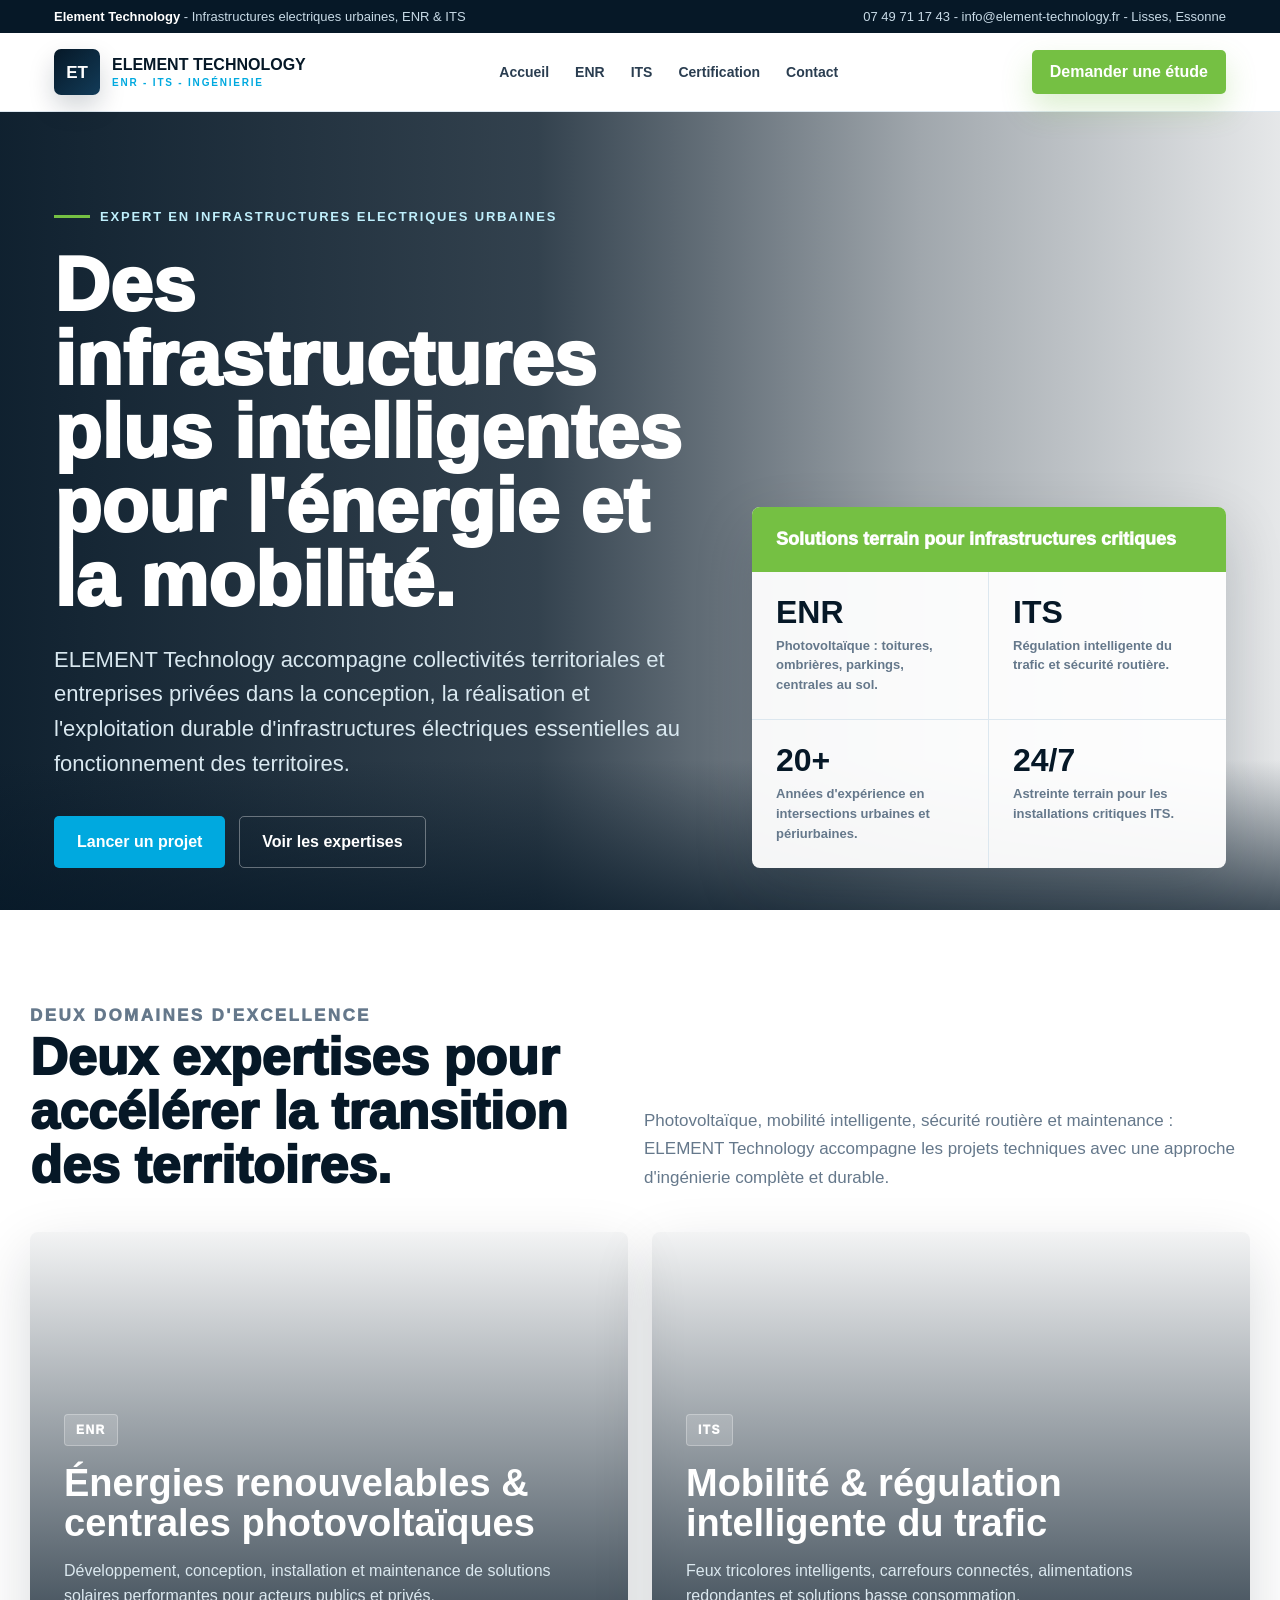
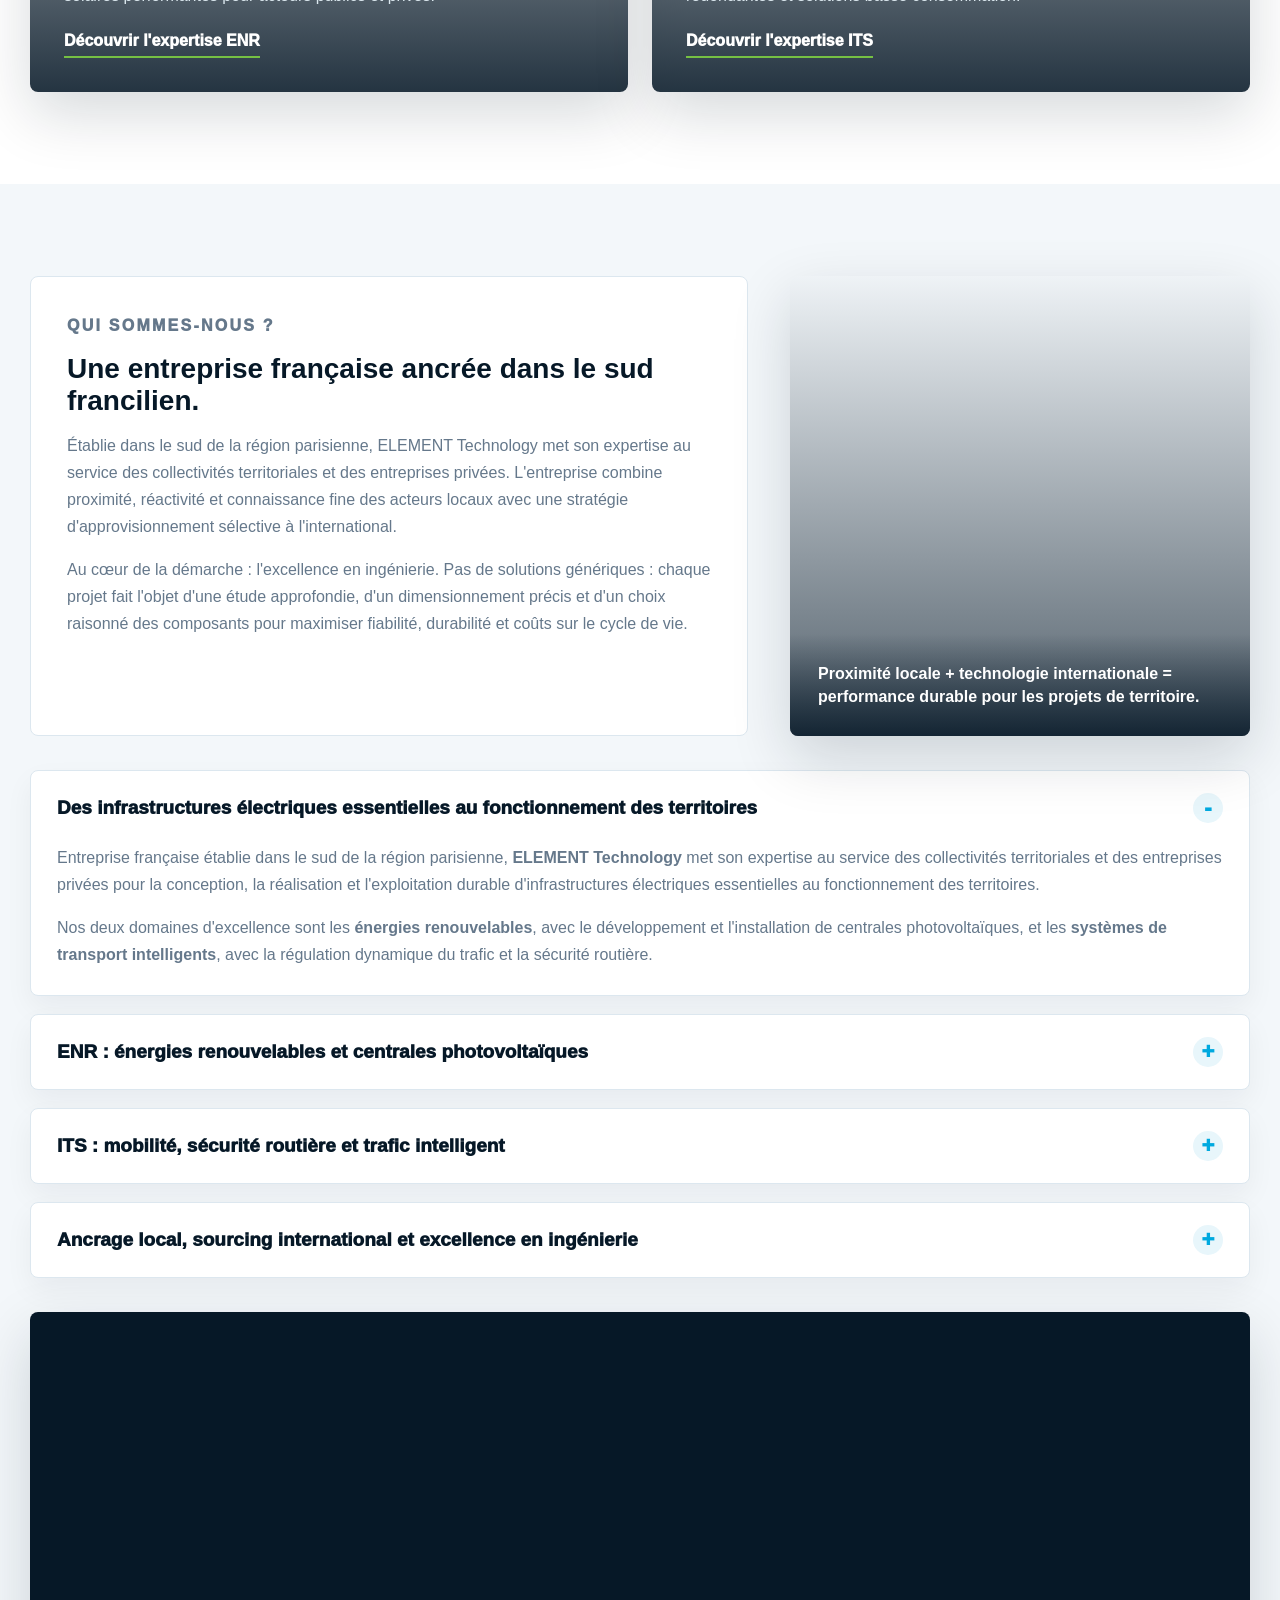
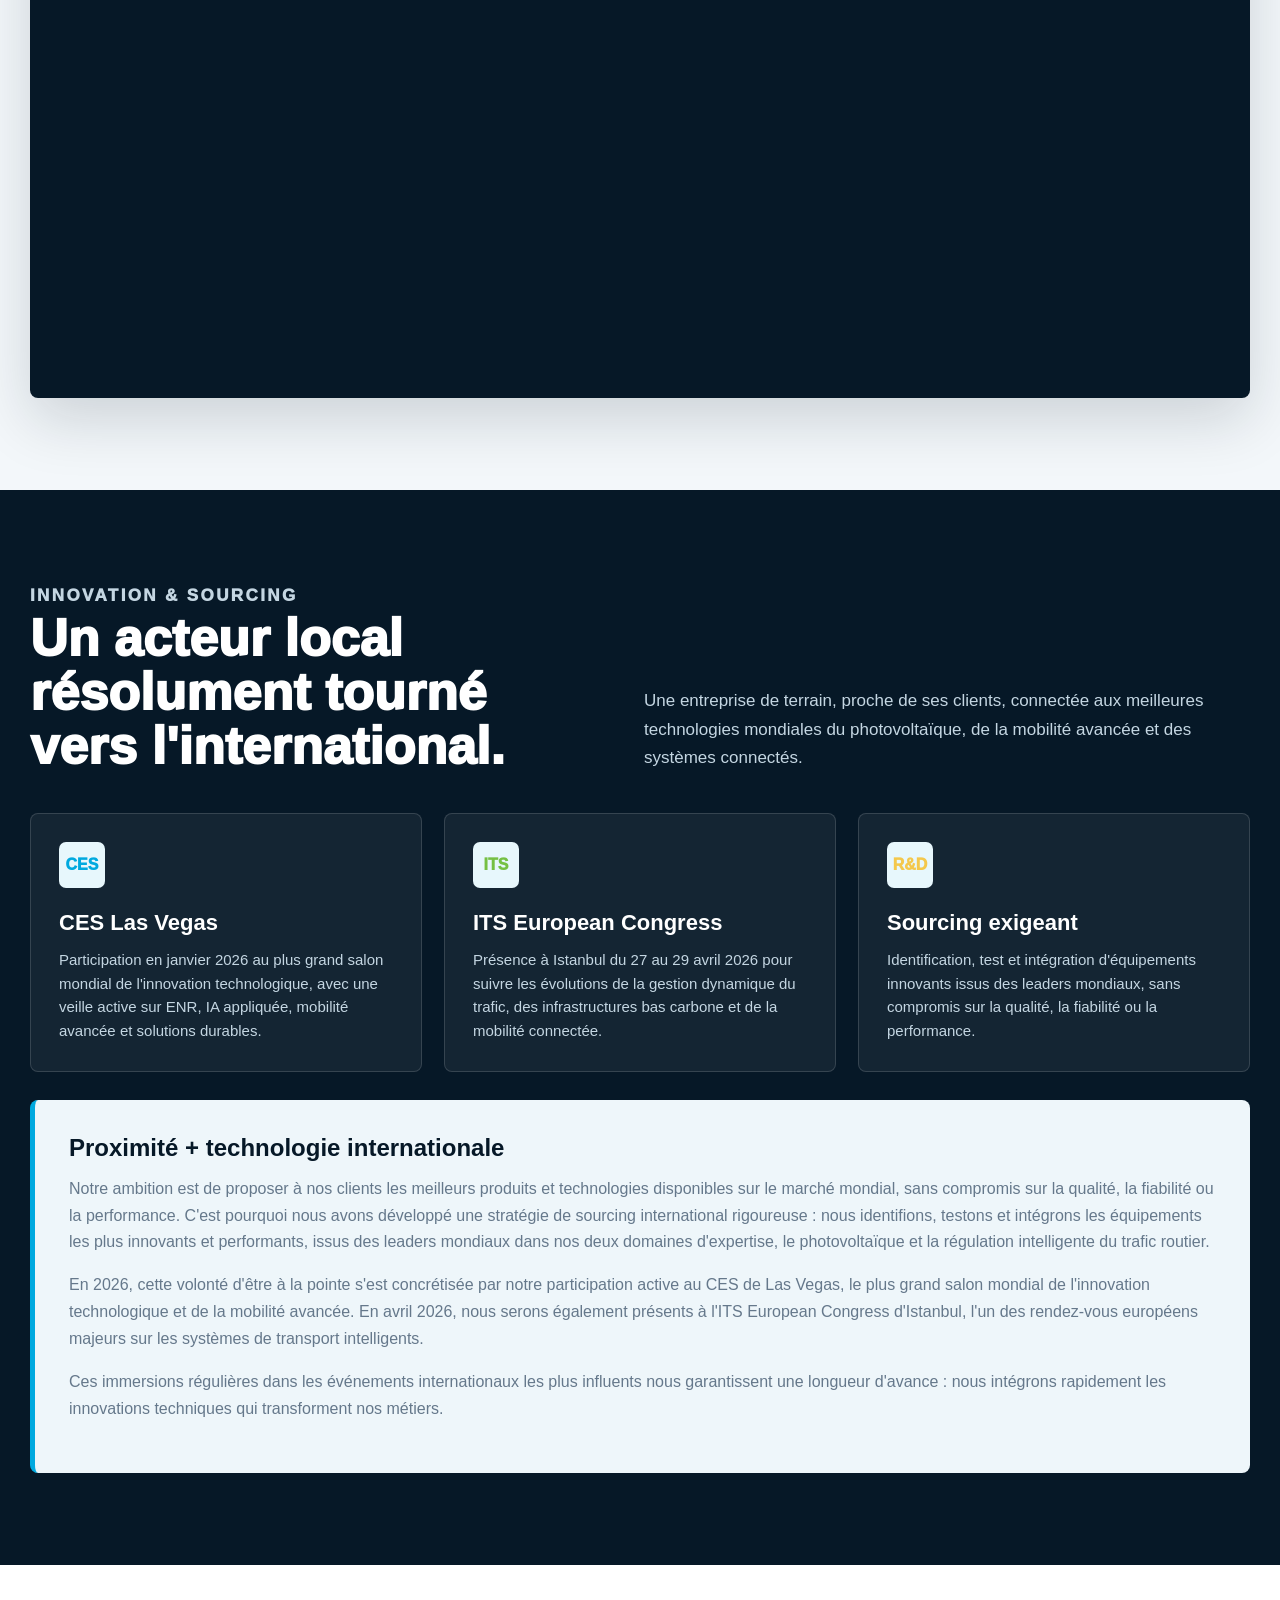
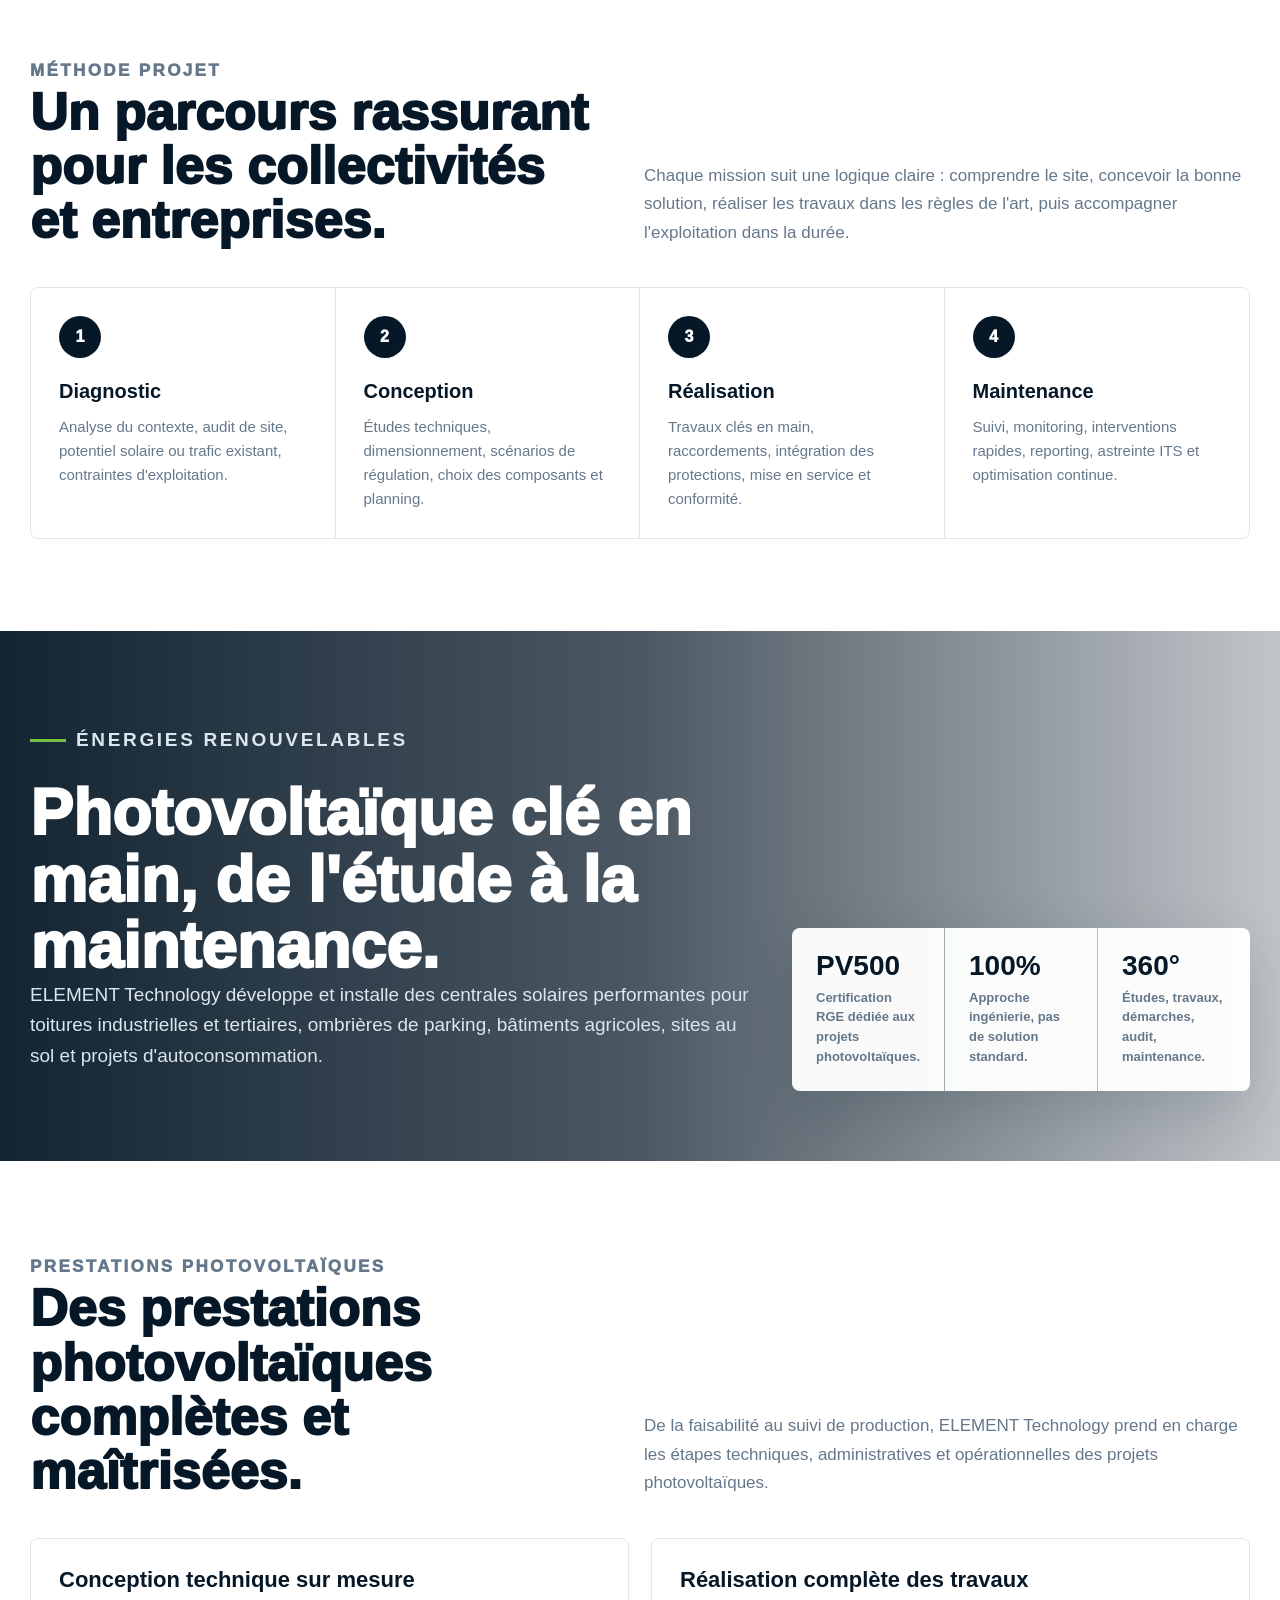
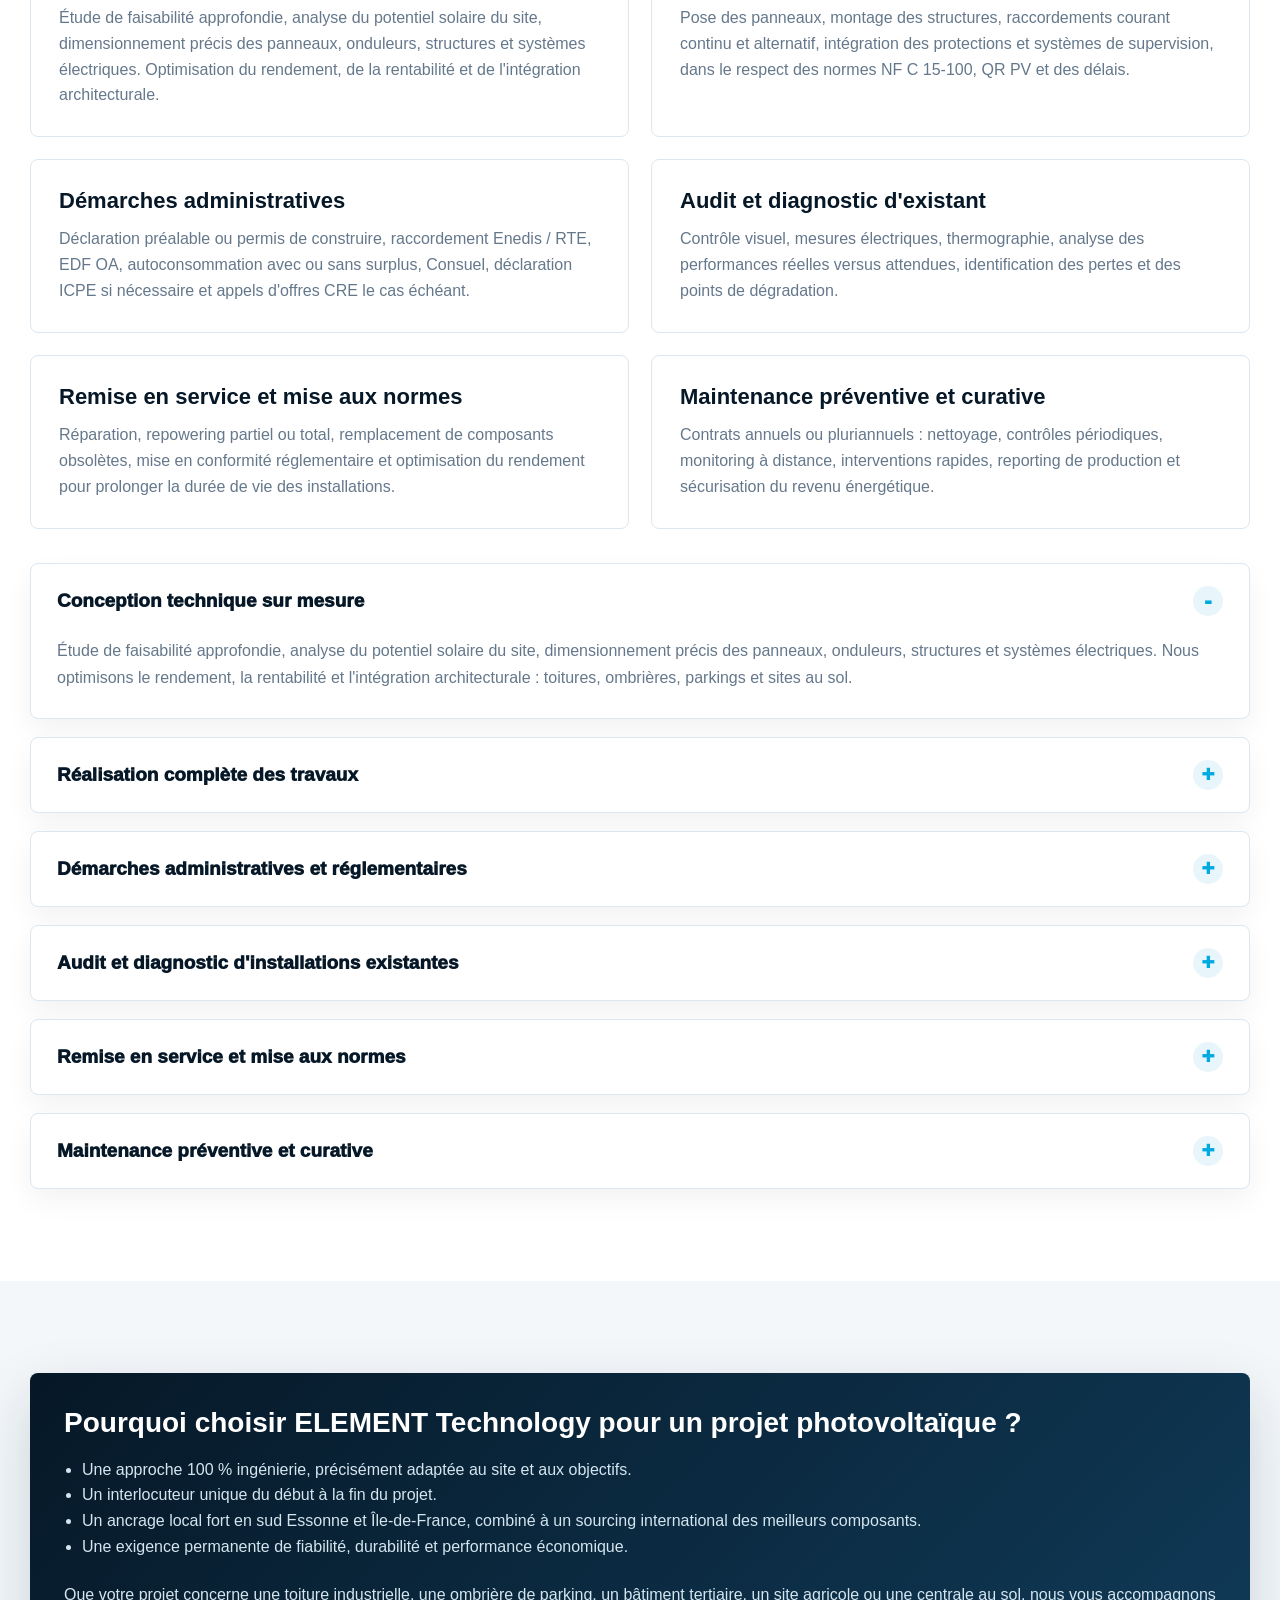
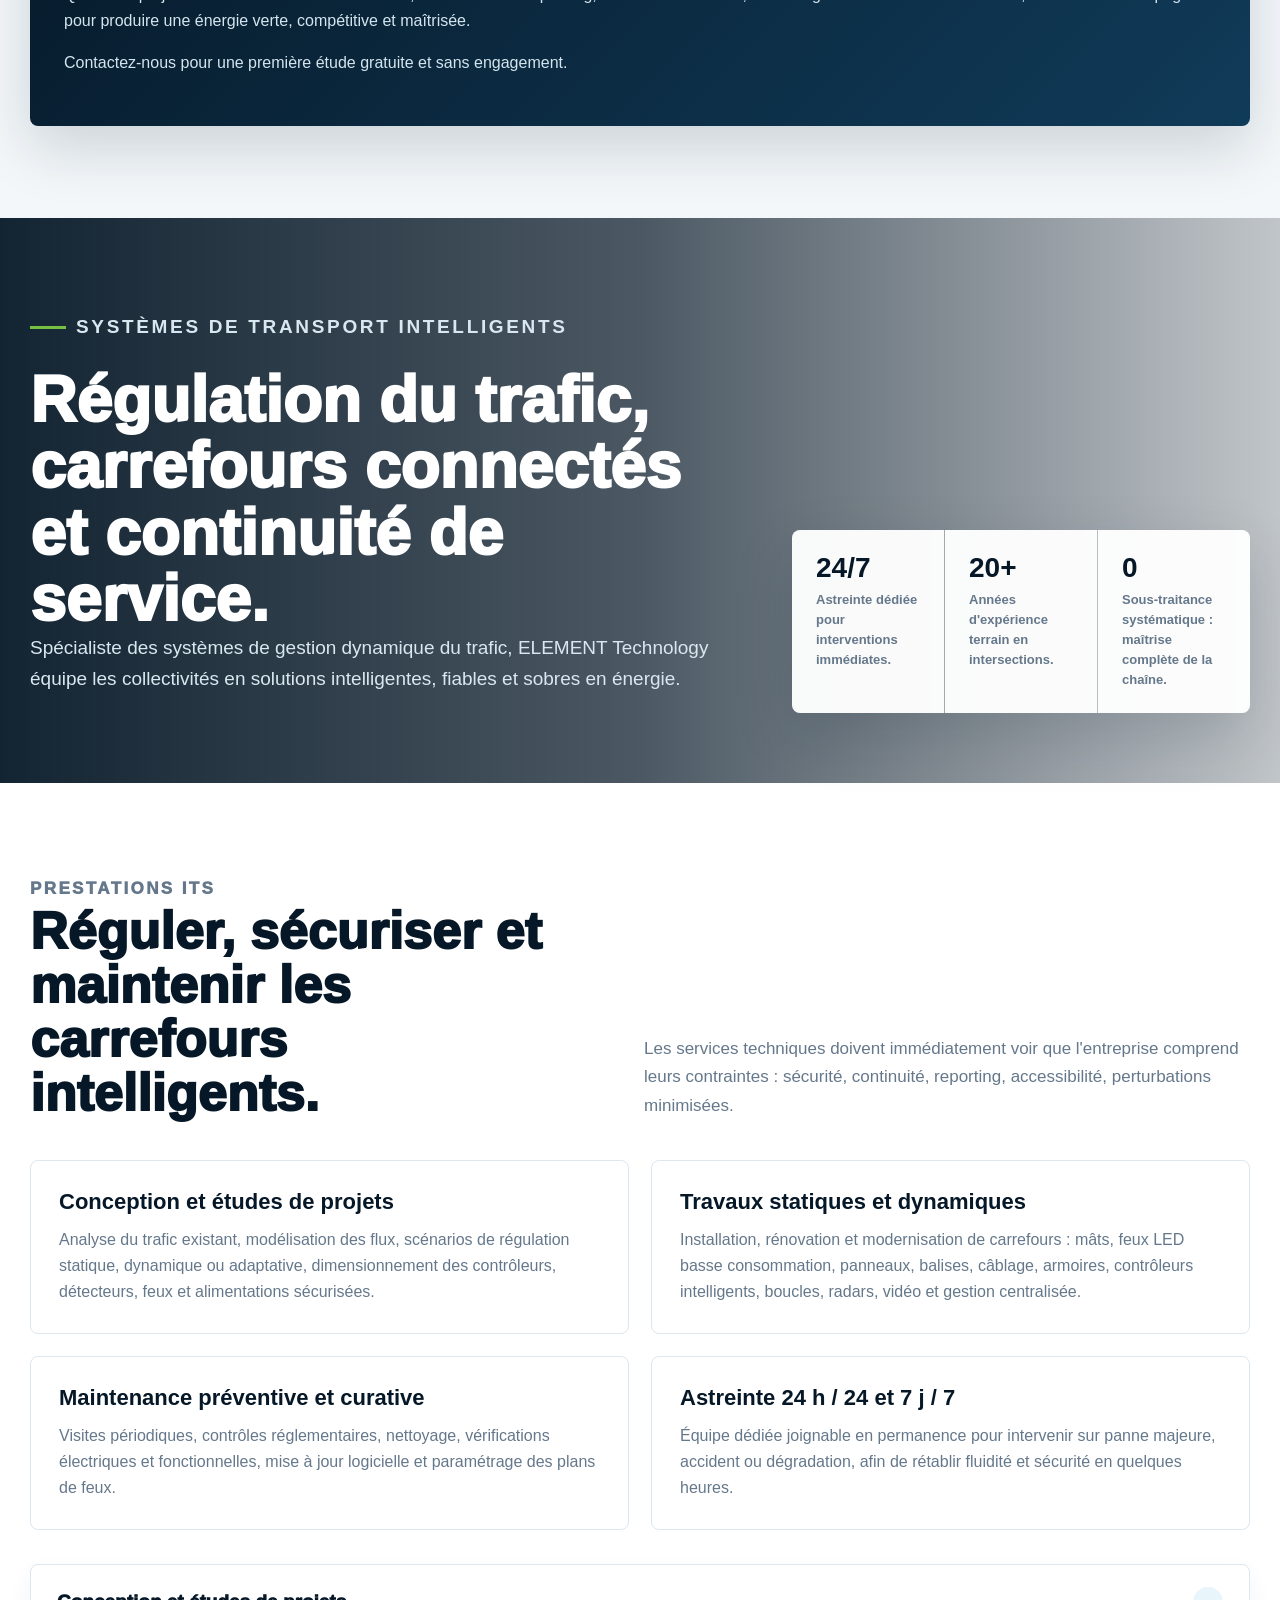
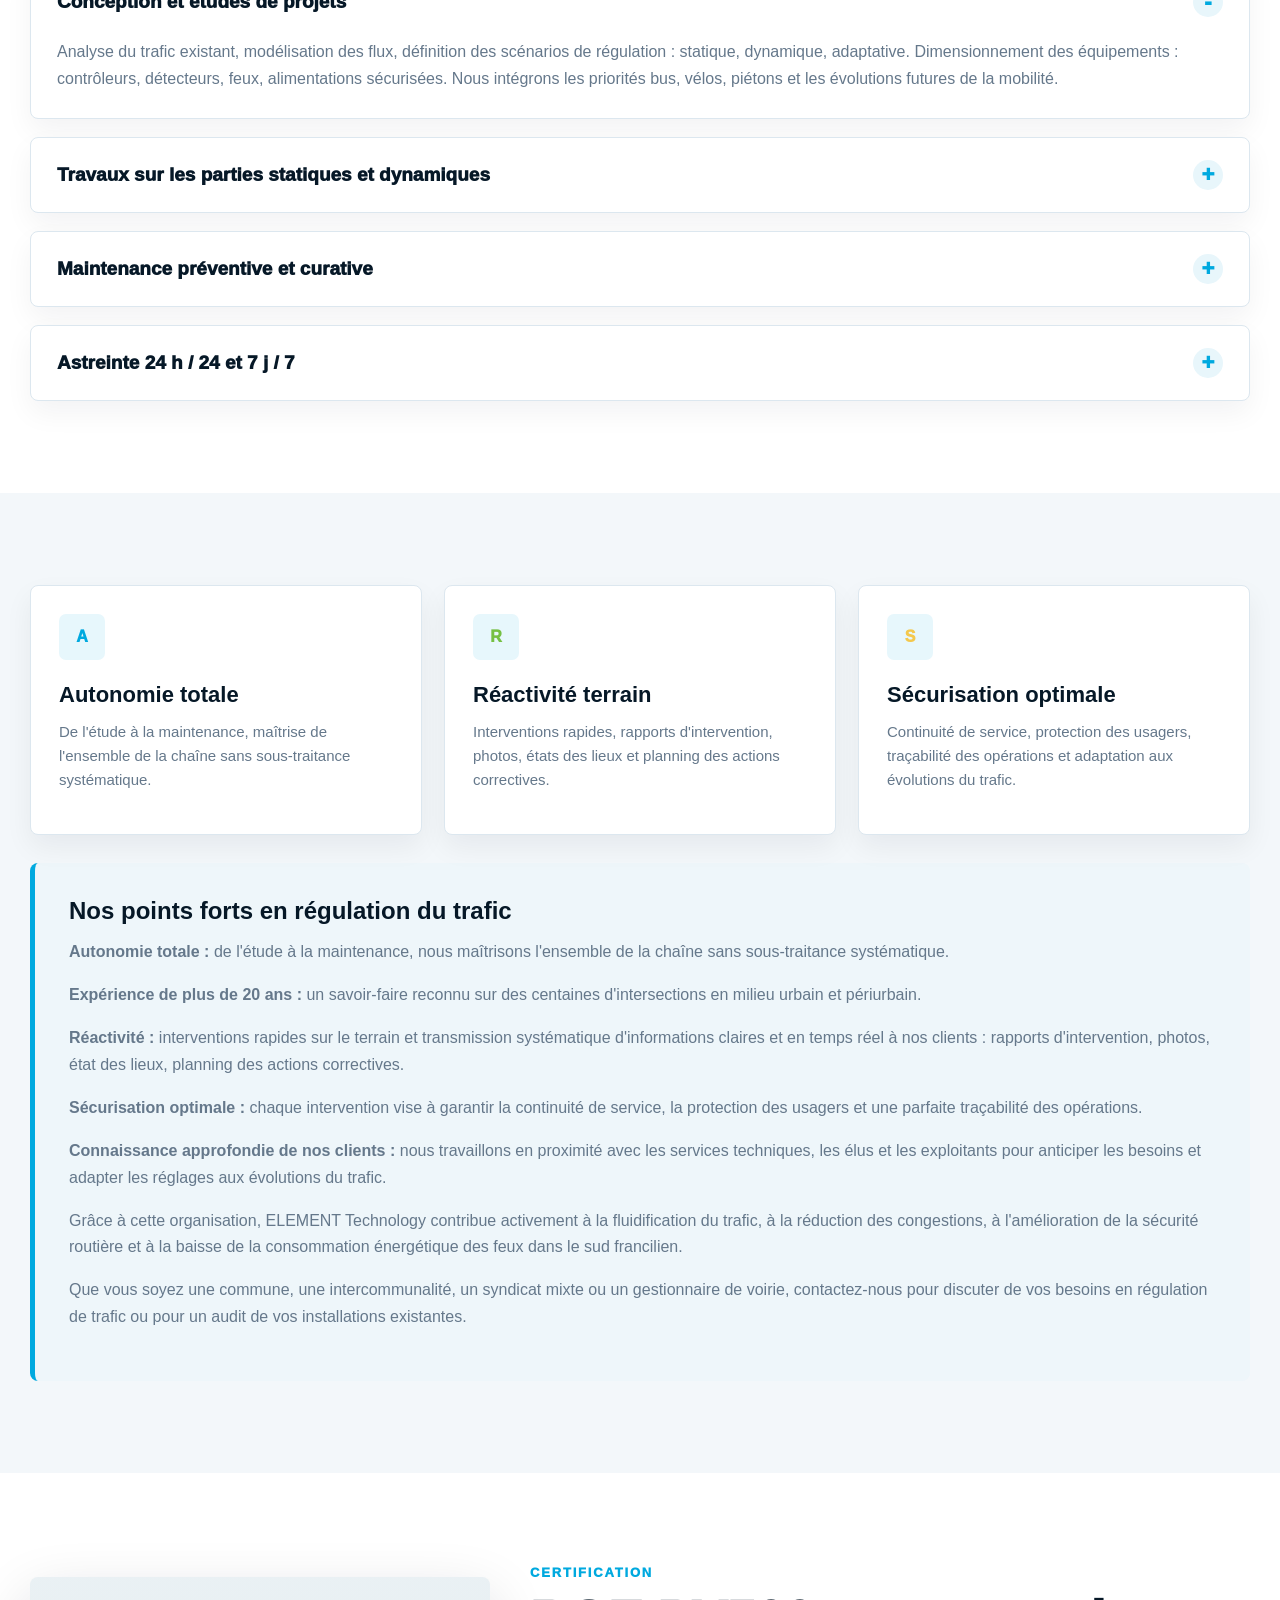
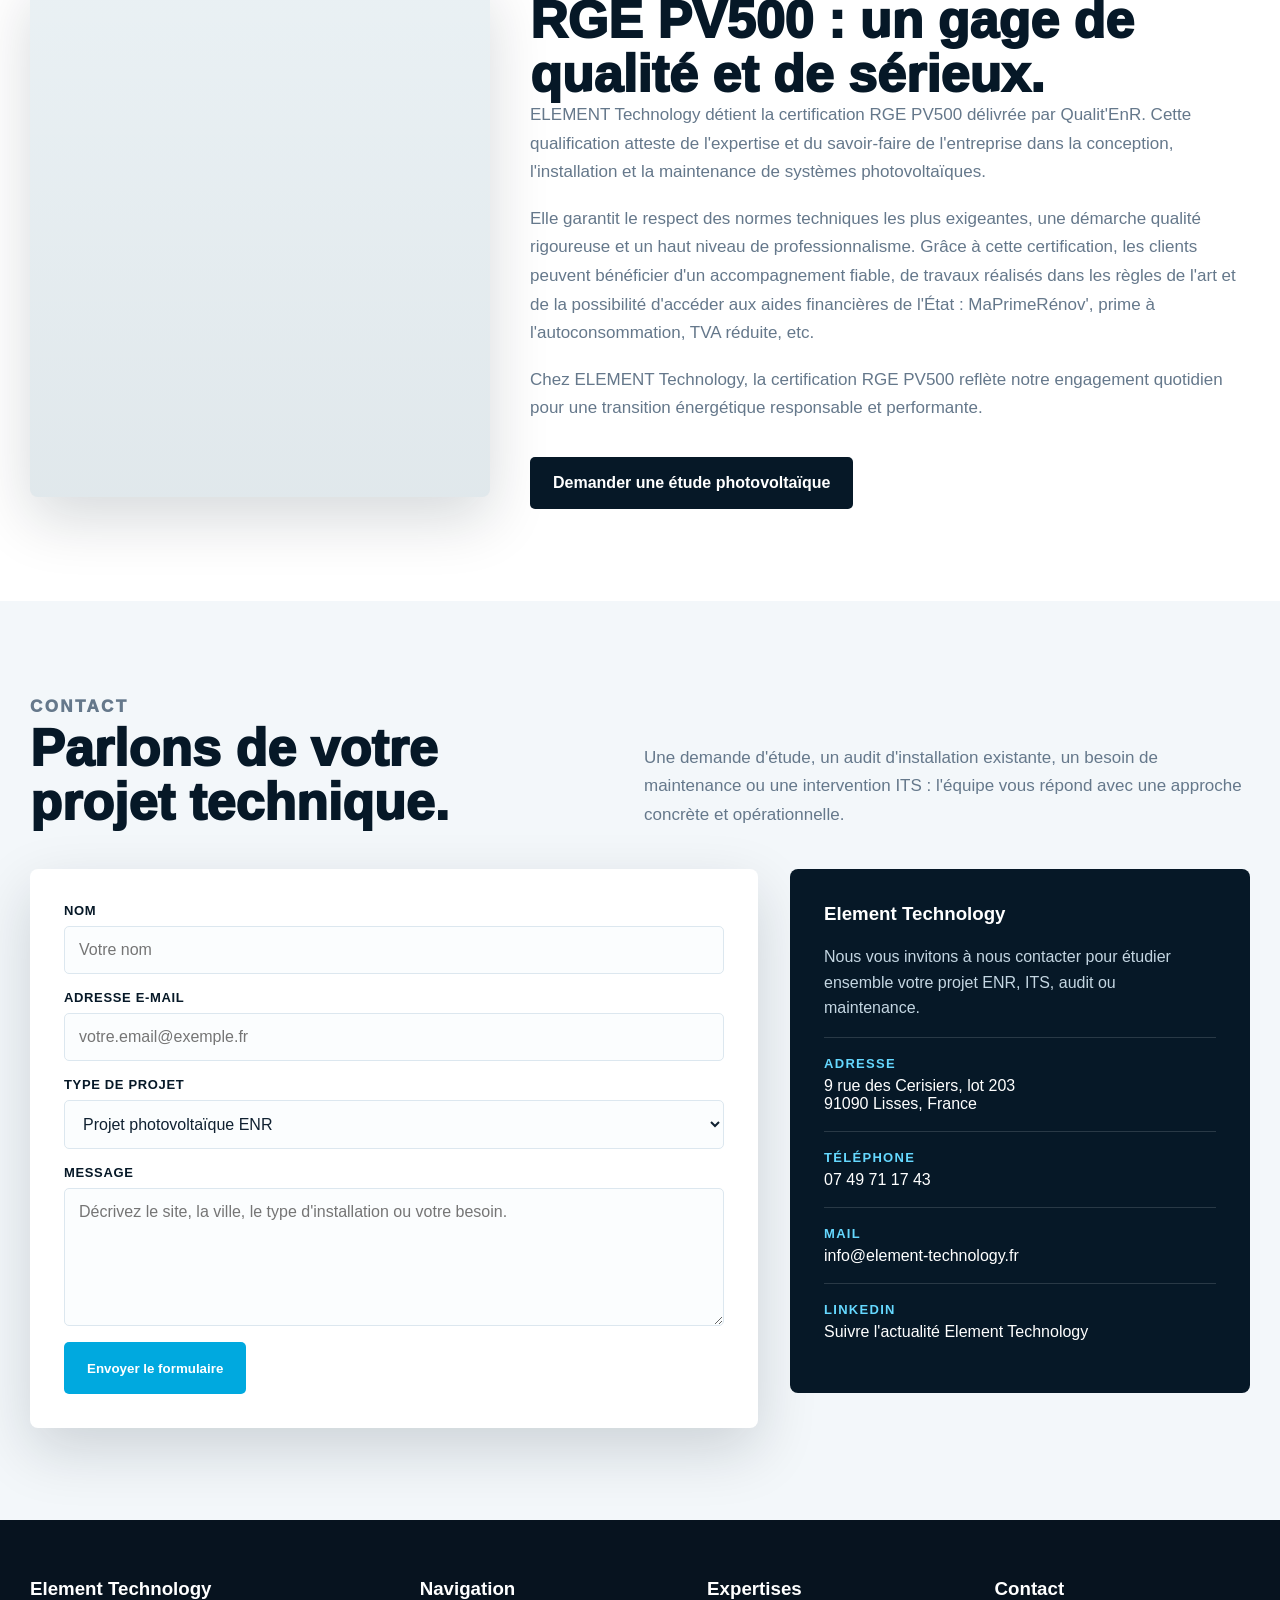
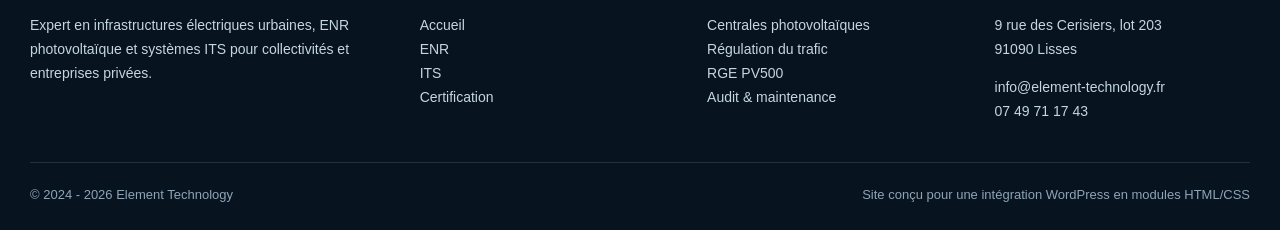
==== index.html @ 2fbf9928 "Add files via upload" ====
<!doctype html>
<html lang="fr">
<head>
  <meta charset="utf-8">
  <meta name="viewport" content="width=device-width, initial-scale=1">
  <title>Element Technology - Proposition site complet</title>
  <style>
    :root {
      --navy: #061827;
      --navy-2: #092336;
      --ink: #102131;
      --muted: #65788b;
      --line: #dce7ef;
      --soft: #f3f7fa;
      --white: #ffffff;
      --cyan: #00a9df;
      --cyan-2: #65d8ff;
      --green: #75c043;
      --yellow: #f4c84c;
      --danger: #f05a43;
      --radius: 8px;
      --shadow: 0 22px 60px rgba(6, 24, 39, .16);
    }

    * { box-sizing: border-box; }

    body {
      margin: 0;
      color: var(--ink);
      background: var(--white);
      font-family: Inter, Arial, Helvetica, sans-serif;
      letter-spacing: 0;
    }

    a { color: inherit; text-decoration: none; }
    img { max-width: 100%; display: block; }

    .topbar {
      background: var(--navy);
      color: #c8dae6;
      font-size: 13px;
    }

    .topbar-inner {
      max-width: 1220px;
      margin: 0 auto;
      padding: 9px 24px;
      display: flex;
      align-items: center;
      justify-content: space-between;
      gap: 18px;
    }

    .topbar strong { color: var(--white); }

    .header {
      position: sticky;
      top: 0;
      z-index: 30;
      background: rgba(255,255,255,.95);
      border-bottom: 1px solid rgba(220,231,239,.92);
      backdrop-filter: blur(18px);
    }

    .nav {
      max-width: 1220px;
      height: 78px;
      margin: 0 auto;
      padding: 0 24px;
      display: flex;
      align-items: center;
      justify-content: space-between;
      gap: 24px;
    }

    .brand {
      display: flex;
      align-items: center;
      gap: 12px;
      min-width: 250px;
      color: var(--navy);
      font-weight: 900;
      text-transform: uppercase;
      line-height: 1;
    }

    .brand-mark {
      width: 46px;
      height: 46px;
      display: grid;
      place-items: center;
      border-radius: 7px;
      background: linear-gradient(135deg, var(--navy), #123b58);
      color: var(--white);
      font-size: 17px;
      box-shadow: 0 12px 26px rgba(6, 24, 39, .18);
    }

    .brand small {
      display: block;
      margin-top: 5px;
      color: var(--cyan);
      font-size: 10px;
      letter-spacing: .18em;
    }

    .menu {
      display: flex;
      align-items: center;
      gap: 6px;
      color: #2a3d50;
      font-size: 14px;
      font-weight: 800;
    }

    .menu a {
      padding: 12px 10px;
      border-radius: 5px;
    }

    .menu a:hover { background: #edf5f9; color: var(--navy); }

    .cta {
      min-height: 44px;
      display: inline-flex;
      align-items: center;
      justify-content: center;
      padding: 0 18px;
      border-radius: 5px;
      background: var(--green);
      color: var(--white);
      font-weight: 900;
      box-shadow: 0 14px 30px rgba(117, 192, 67, .25);
    }

    .hero {
      position: relative;
      min-height: 770px;
      color: var(--white);
      background:
        linear-gradient(90deg, rgba(6,24,39,.96) 0%, rgba(6,24,39,.82) 42%, rgba(6,24,39,.38) 72%, rgba(6,24,39,.1) 100%),
        url("https://primary.jwwb.nl/public/j/b/v/temp-urunlhipozzevqphbqnt/dji_20260421093853_0143_d-standard.jpg?enable-io=true&enable=upscale&fit=bounds&width=1920") center / cover;
      overflow: hidden;
    }

    .hero::after {
      content: "";
      position: absolute;
      inset: auto 0 0 0;
      height: 150px;
      background: linear-gradient(0deg, rgba(6,24,39,.74), transparent);
      pointer-events: none;
    }

    .hero-inner {
      position: relative;
      z-index: 2;
      max-width: 1220px;
      min-height: 770px;
      margin: 0 auto;
      padding: 92px 24px 42px;
      display: grid;
      grid-template-columns: minmax(0, 650px) minmax(320px, 1fr);
      gap: 48px;
      align-items: end;
    }

    .eyebrow {
      display: inline-flex;
      align-items: center;
      gap: 10px;
      margin: 0 0 24px;
      color: #bfeffc;
      font-size: 13px;
      font-weight: 900;
      letter-spacing: .14em;
      text-transform: uppercase;
    }

    .eyebrow::before {
      content: "";
      width: 36px;
      height: 3px;
      background: var(--green);
    }

    h1, h2, h3, p { margin-top: 0; }

    h1 {
      margin-bottom: 26px;
      max-width: 780px;
      font-size: clamp(44px, 6vw, 80px);
      line-height: .96;
      font-weight: 950;
    }

    .hero-lead {
      max-width: 630px;
      color: #d9e8f0;
      font-size: clamp(18px, 2vw, 22px);
      line-height: 1.58;
    }

    .hero-actions {
      display: flex;
      flex-wrap: wrap;
      gap: 14px;
      margin-top: 34px;
    }

    .btn {
      min-height: 52px;
      display: inline-flex;
      align-items: center;
      justify-content: center;
      padding: 0 22px;
      border: 1px solid transparent;
      border-radius: 5px;
      font-weight: 900;
      cursor: pointer;
    }

    .btn-primary { background: var(--cyan); color: var(--white); }
    .btn-light { background: var(--white); color: var(--navy); }
    .btn-outline { border-color: rgba(255,255,255,.35); color: var(--white); }
    .btn-dark { background: var(--navy); color: var(--white); }

    .hero-panel {
      align-self: end;
      background: rgba(255,255,255,.95);
      color: var(--ink);
      border-radius: var(--radius);
      box-shadow: var(--shadow);
      overflow: hidden;
    }

    .panel-head {
      padding: 22px 24px;
      background: var(--green);
      color: var(--white);
      font-size: 18px;
      font-weight: 950;
    }

    .metric-grid {
      display: grid;
      grid-template-columns: 1fr 1fr;
    }

    .metric {
      padding: 24px;
      min-height: 120px;
      border-right: 1px solid var(--line);
      border-bottom: 1px solid var(--line);
    }

    .metric:nth-child(2n) { border-right: 0; }
    .metric:nth-last-child(-n+2) { border-bottom: 0; }

    .metric strong {
      display: block;
      margin-bottom: 8px;
      color: var(--navy);
      font-size: 32px;
      line-height: 1;
    }

    .metric span {
      color: var(--muted);
      font-size: 13px;
      font-weight: 800;
      line-height: 1.45;
    }

    .section {
      padding: 92px 24px;
    }

    .section.alt { background: var(--soft); }
    .section.dark { background: var(--navy); color: var(--white); }

    .wrap {
      max-width: 1220px;
      margin: 0 auto;
    }

    .section-title {
      display: grid;
      grid-template-columns: minmax(0, 560px) minmax(300px, 1fr);
      gap: 54px;
      align-items: end;
      margin-bottom: 40px;
    }

    .kicker {
      margin: 0 0 13px;
      color: var(--cyan);
      font-size: 13px;
      font-weight: 950;
      letter-spacing: .14em;
      text-transform: uppercase;
    }

    h2 {
      margin-bottom: 0;
      color: var(--navy);
      font-size: clamp(32px, 4.2vw, 52px);
      line-height: 1.04;
      font-weight: 950;
    }

    .dark h2,
    .dark h3 { color: var(--white); }

    .section-title p,
    .text-lg {
      margin: 0;
      color: var(--muted);
      font-size: 17px;
      line-height: 1.68;
    }

    .dark .section-title p,
    .dark .text-lg { color: #c4d6e2; }

    .split {
      display: grid;
      grid-template-columns: minmax(0, 1fr) minmax(320px, 460px);
      gap: 42px;
      align-items: stretch;
    }

    .story {
      padding: 36px;
      border: 1px solid var(--line);
      border-radius: var(--radius);
      background: var(--white);
    }

    .story h3 {
      color: var(--navy);
      font-size: 28px;
      margin-bottom: 16px;
    }

    .story p {
      color: var(--muted);
      line-height: 1.68;
      font-size: 16px;
    }

    .image-stack {
      position: relative;
      min-height: 460px;
      overflow: hidden;
      border-radius: var(--radius);
      box-shadow: var(--shadow);
      background:
        linear-gradient(180deg, rgba(6,24,39,.02), rgba(6,24,39,.68)),
        url("https://primary.jwwb.nl/public/j/b/v/temp-urunlhipozzevqphbqnt/20260520_144708-standard.jpg?enable-io=true&enable=upscale&fit=bounds&width=1200") center / cover;
    }

    .image-caption {
      position: absolute;
      inset: auto 0 0 0;
      padding: 28px;
      color: var(--white);
      background: linear-gradient(0deg, rgba(6,24,39,.82), transparent);
      font-weight: 850;
      line-height: 1.45;
    }

    .cards {
      display: grid;
      grid-template-columns: repeat(3, 1fr);
      gap: 22px;
    }

    .card {
      min-height: 250px;
      padding: 28px;
      border: 1px solid var(--line);
      border-radius: var(--radius);
      background: var(--white);
      box-shadow: 0 12px 28px rgba(6,24,39,.06);
    }

    .dark .card {
      border-color: rgba(255,255,255,.14);
      background: rgba(255,255,255,.06);
      box-shadow: none;
    }

    .card-icon {
      width: 46px;
      height: 46px;
      display: grid;
      place-items: center;
      margin-bottom: 22px;
      border-radius: 7px;
      background: #e7f7fc;
      color: var(--cyan);
      font-weight: 950;
    }

    .green { color: var(--green); }
    .yellow { color: var(--yellow); }

    .card h3 {
      margin-bottom: 12px;
      color: var(--navy);
      font-size: 22px;
    }

    .dark .card h3 { color: var(--white); }

    .card p,
    .card li {
      margin: 0;
      color: var(--muted);
      line-height: 1.58;
      font-size: 15px;
    }

    .dark .card p,
    .dark .card li { color: #c4d6e2; }

    .card ul {
      margin: 0;
      padding-left: 18px;
    }

    .feature-grid {
      display: grid;
      grid-template-columns: repeat(2, 1fr);
      gap: 24px;
    }

    .feature {
      position: relative;
      min-height: 460px;
      overflow: hidden;
      border-radius: var(--radius);
      color: var(--white);
      background: var(--navy);
      box-shadow: var(--shadow);
    }

    .feature.enr {
      background:
        linear-gradient(180deg, rgba(6,24,39,.05), rgba(6,24,39,.88)),
        url("https://primary.jwwb.nl/public/j/b/v/temp-urunlhipozzevqphbqnt/conception-high.jpg?enable-io=true&enable=upscale&fit=bounds&width=1200") center / cover;
    }

    .feature.its {
      background:
        linear-gradient(180deg, rgba(6,24,39,.05), rgba(6,24,39,.88)),
        url("https://primary.jwwb.nl/public/j/b/v/temp-urunlhipozzevqphbqnt/20251013_220309-high-3vq6yb.jpg?enable-io=true&enable=upscale&fit=bounds&width=1200") center / cover;
    }

    .feature-content {
      position: absolute;
      inset: auto 0 0 0;
      padding: 34px;
    }

    .tag {
      display: inline-flex;
      align-items: center;
      min-height: 32px;
      margin-bottom: 18px;
      padding: 0 11px;
      border: 1px solid rgba(255,255,255,.28);
      border-radius: 4px;
      background: rgba(255,255,255,.16);
      font-size: 12px;
      font-weight: 950;
      letter-spacing: .12em;
      text-transform: uppercase;
    }

    .feature h3 {
      margin-bottom: 14px;
      color: var(--white);
      font-size: clamp(28px, 3vw, 38px);
      line-height: 1.05;
    }

    .feature p {
      max-width: 520px;
      margin-bottom: 24px;
      color: #dbe8ef;
      line-height: 1.58;
    }

    .link {
      display: inline-flex;
      align-items: center;
      gap: 10px;
      color: var(--white);
      font-weight: 950;
      border-bottom: 2px solid var(--green);
      padding-bottom: 6px;
    }

    .steps {
      display: grid;
      grid-template-columns: repeat(4, 1fr);
      border: 1px solid var(--line);
      border-radius: var(--radius);
      overflow: hidden;
      background: var(--white);
    }

    .step {
      min-height: 230px;
      padding: 28px;
      border-right: 1px solid var(--line);
    }

    .step:last-child { border-right: 0; }

    .num {
      width: 42px;
      height: 42px;
      display: grid;
      place-items: center;
      margin-bottom: 22px;
      border-radius: 50%;
      background: var(--navy);
      color: var(--white);
      font-weight: 950;
    }

    .step h3 {
      margin-bottom: 12px;
      color: var(--navy);
      font-size: 20px;
    }

    .step p {
      margin: 0;
      color: var(--muted);
      line-height: 1.58;
      font-size: 15px;
    }

    .page-hero {
      padding: 94px 24px 70px;
      color: var(--white);
      background:
        linear-gradient(90deg, rgba(6,24,39,.95), rgba(6,24,39,.72), rgba(6,24,39,.25)),
        var(--image) center / cover;
    }

    .page-hero .wrap {
      display: grid;
      grid-template-columns: minmax(0, 720px) minmax(280px, 1fr);
      gap: 42px;
      align-items: end;
    }

    .page-hero h2 {
      color: var(--white);
      font-size: clamp(42px, 5vw, 70px);
    }

    .page-hero p {
      color: #d9e8f0;
      font-size: 19px;
      line-height: 1.62;
    }

    .stat-strip {
      display: grid;
      grid-template-columns: repeat(3, 1fr);
      gap: 1px;
      overflow: hidden;
      border-radius: var(--radius);
      background: rgba(255,255,255,.25);
      box-shadow: var(--shadow);
    }

    .stat {
      padding: 24px;
      background: rgba(255,255,255,.95);
      color: var(--navy);
    }

    .stat strong {
      display: block;
      margin-bottom: 8px;
      font-size: 28px;
      line-height: 1;
    }

    .stat span {
      color: var(--muted);
      font-size: 13px;
      font-weight: 800;
      line-height: 1.45;
    }

    .service-list {
      display: grid;
      grid-template-columns: repeat(2, 1fr);
      gap: 22px;
    }

    .service-item {
      padding: 28px;
      border: 1px solid var(--line);
      border-radius: var(--radius);
      background: var(--white);
    }

    .service-item h3 {
      margin-bottom: 12px;
      color: var(--navy);
      font-size: 22px;
    }

    .service-item p {
      margin: 0;
      color: var(--muted);
      line-height: 1.62;
    }

    .highlight {
      padding: 34px;
      border-radius: var(--radius);
      background: linear-gradient(135deg, var(--navy), #103b59);
      color: var(--white);
      box-shadow: var(--shadow);
    }

    .highlight h3 {
      margin-bottom: 18px;
      color: var(--white);
      font-size: 28px;
    }

    .highlight p,
    .highlight li {
      color: #d4e5ef;
      line-height: 1.62;
    }

    .highlight ul {
      margin: 0;
      padding-left: 18px;
    }

    .client-copy {
      display: grid;
      gap: 18px;
      margin-top: 34px;
    }

    details.accordion {
      border: 1px solid var(--line);
      border-radius: var(--radius);
      background: var(--white);
      box-shadow: 0 12px 28px rgba(6,24,39,.05);
      overflow: hidden;
    }

    details.accordion summary {
      list-style: none;
      cursor: pointer;
      padding: 22px 26px;
      color: var(--navy);
      font-size: 19px;
      font-weight: 950;
      display: flex;
      align-items: center;
      justify-content: space-between;
      gap: 18px;
    }

    details.accordion summary::-webkit-details-marker { display: none; }

    details.accordion summary::after {
      content: "+";
      width: 30px;
      height: 30px;
      flex: 0 0 30px;
      display: grid;
      place-items: center;
      border-radius: 50%;
      background: #e8f6fb;
      color: var(--cyan);
      font-size: 22px;
      line-height: 1;
    }

    details.accordion[open] summary::after { content: "-"; }

    .accordion-body {
      padding: 0 26px 26px;
      color: var(--muted);
      line-height: 1.68;
      font-size: 16px;
    }

    .accordion-body p:last-child,
    .accordion-body ul:last-child { margin-bottom: 0; }

    .accordion-body ul { padding-left: 20px; }

    .copy-band {
      margin-top: 28px;
      padding: 34px;
      border-radius: var(--radius);
      background: #eef6fa;
      border-left: 5px solid var(--cyan);
    }

    .copy-band h3 {
      color: var(--navy);
      font-size: 24px;
      margin-bottom: 14px;
    }

    .copy-band p {
      color: var(--muted);
      line-height: 1.68;
    }

    .video-frame {
      margin-top: 34px;
      overflow: hidden;
      border-radius: var(--radius);
      background: var(--navy);
      box-shadow: var(--shadow);
      aspect-ratio: 16 / 9;
    }

    .video-frame iframe {
      width: 100%;
      height: 100%;
      border: 0;
      display: block;
    }

    .cert {
      display: grid;
      grid-template-columns: minmax(280px, 460px) minmax(0, 1fr);
      gap: 40px;
      align-items: center;
    }

    .cert-image {
      min-height: 520px;
      border-radius: var(--radius);
      background:
        linear-gradient(180deg, rgba(6,24,39,.02), rgba(6,24,39,.06)),
        url("https://primary.jwwb.nl/public/j/b/v/temp-urunlhipozzevqphbqnt/certif-pv500-rge-high.jpg?enable-io=true&width=900") center / contain no-repeat,
        #eef5f8;
      box-shadow: var(--shadow);
    }

    .contact-grid {
      display: grid;
      grid-template-columns: minmax(0, 1fr) minmax(320px, 460px);
      gap: 32px;
      align-items: start;
    }

    .form {
      padding: 34px;
      border-radius: var(--radius);
      background: var(--white);
      box-shadow: var(--shadow);
    }

    .field {
      display: grid;
      gap: 8px;
      margin-bottom: 16px;
    }

    label {
      color: var(--navy);
      font-size: 13px;
      font-weight: 900;
      letter-spacing: .05em;
      text-transform: uppercase;
    }

    input, textarea, select {
      width: 100%;
      border: 1px solid var(--line);
      border-radius: 5px;
      padding: 14px 14px;
      color: var(--ink);
      background: #fbfdfe;
      font: inherit;
    }

    textarea {
      min-height: 138px;
      resize: vertical;
    }

    .contact-panel {
      padding: 34px;
      border-radius: var(--radius);
      background: var(--navy);
      color: var(--white);
    }

    .contact-panel h3 { color: var(--white); }
    .contact-panel p { color: #c4d6e2; line-height: 1.6; }

    .contact-line {
      padding: 18px 0;
      border-top: 1px solid rgba(255,255,255,.14);
    }

    .contact-line strong {
      display: block;
      margin-bottom: 6px;
      color: var(--cyan-2);
      font-size: 13px;
      letter-spacing: .1em;
      text-transform: uppercase;
    }

    .footer {
      padding: 58px 24px 28px;
      background: #07131f;
      color: #c4d6e2;
    }

    .footer-grid {
      display: grid;
      grid-template-columns: 1.4fr 1fr 1fr 1fr;
      gap: 32px;
      padding-bottom: 38px;
      border-bottom: 1px solid rgba(255,255,255,.12);
    }

    .footer h3 {
      color: var(--white);
      margin-bottom: 14px;
    }

    .footer p,
    .footer a {
      color: #c4d6e2;
      line-height: 1.7;
      font-size: 14px;
    }

    .footer a { display: block; }

    .copyright {
      display: flex;
      justify-content: space-between;
      gap: 20px;
      padding-top: 24px;
      color: #8fa4b5;
      font-size: 13px;
    }

    @media (max-width: 980px) {
      .topbar { display: none; }
      .menu { display: none; }
      .brand { min-width: 0; }
      .hero-inner,
      .section-title,
      .split,
      .page-hero .wrap,
      .cert,
      .contact-grid {
        grid-template-columns: 1fr;
      }
      .hero-inner { min-height: auto; padding-top: 72px; }
      .hero { min-height: auto; }
      .hero-panel { max-width: 560px; }
      .cards,
      .steps,
      .stat-strip,
      .footer-grid {
        grid-template-columns: repeat(2, 1fr);
      }
      .feature-grid,
      .service-list {
        grid-template-columns: 1fr;
      }
      .step:nth-child(2) { border-right: 0; }
      .step:nth-child(-n+2) { border-bottom: 1px solid var(--line); }
    }

    @media (max-width: 640px) {
      .nav { height: 68px; padding: 0 16px; }
      .brand span:last-child { font-size: 14px; }
      h1 { font-size: 43px; }
      .hero-inner,
      .section,
      .page-hero {
        padding-left: 16px;
        padding-right: 16px;
      }
      .metric-grid,
      .cards,
      .steps,
      .stat-strip,
      .footer-grid {
        grid-template-columns: 1fr;
      }
      .metric,
      .step {
        border-right: 0;
        border-bottom: 1px solid var(--line);
      }
      .metric:last-child,
      .step:last-child {
        border-bottom: 0;
      }
      .section { padding-top: 64px; padding-bottom: 64px; }
      .feature { min-height: 420px; }
      .feature-content,
      .story,
      .highlight,
      .form,
      .contact-panel {
        padding: 24px;
      }
      .copyright { flex-direction: column; }
    }
  </style>
</head>
<body>
  <div class="topbar">
    <div class="topbar-inner">
      <span><strong>Element Technology</strong> - Infrastructures electriques urbaines, ENR & ITS</span>
      <span>07 49 71 17 43 - info@element-technology.fr - Lisses, Essonne</span>
    </div>
  </div>

  <header class="header">
    <nav class="nav" aria-label="Navigation principale">
      <a class="brand" href="#accueil">
        <span class="brand-mark">ET</span>
        <span>Element Technology<small>ENR - ITS - Ingénierie</small></span>
      </a>
      <div class="menu">
        <a href="#accueil">Accueil</a>
        <a href="#enr">ENR</a>
        <a href="#its">ITS</a>
        <a href="#certification">Certification</a>
        <a href="#contact">Contact</a>
      </div>
      <a class="cta" href="#contact">Demander une étude</a>
    </nav>
  </header>

  <main id="accueil">
    <section class="hero">
      <div class="hero-inner">
        <div>
          <p class="eyebrow">Expert en infrastructures electriques urbaines</p>
          <h1>Des infrastructures plus intelligentes pour l'énergie et la mobilité.</h1>
          <p class="hero-lead">ELEMENT Technology accompagne collectivités territoriales et entreprises privées dans la conception, la réalisation et l'exploitation durable d'infrastructures électriques essentielles au fonctionnement des territoires.</p>
          <div class="hero-actions">
            <a class="btn btn-primary" href="#contact">Lancer un projet</a>
            <a class="btn btn-outline" href="#expertises">Voir les expertises</a>
          </div>
        </div>

        <aside class="hero-panel" aria-label="Synthèse Element Technology">
          <div class="panel-head">Solutions terrain pour infrastructures critiques</div>
          <div class="metric-grid">
            <div class="metric"><strong>ENR</strong><span>Photovoltaïque : toitures, ombrières, parkings, centrales au sol.</span></div>
            <div class="metric"><strong>ITS</strong><span>Régulation intelligente du trafic et sécurité routière.</span></div>
            <div class="metric"><strong>20+</strong><span>Années d'expérience en intersections urbaines et périurbaines.</span></div>
            <div class="metric"><strong>24/7</strong><span>Astreinte terrain pour les installations critiques ITS.</span></div>
          </div>
        </aside>
      </div>
    </section>

    <section class="section" id="expertises">
      <div class="wrap">
        <div class="section-title">
          <div>
            <p class="kicker">Deux domaines d'excellence</p>
            <h2>Deux expertises pour accélérer la transition des territoires.</h2>
          </div>
          <p>Photovoltaïque, mobilité intelligente, sécurité routière et maintenance : ELEMENT Technology accompagne les projets techniques avec une approche d'ingénierie complète et durable.</p>
        </div>

        <div class="feature-grid">
          <article class="feature enr">
            <div class="feature-content">
              <span class="tag">ENR</span>
              <h3>Énergies renouvelables & centrales photovoltaïques</h3>
              <p>Développement, conception, installation et maintenance de solutions solaires performantes pour acteurs publics et privés.</p>
              <a class="link" href="#enr">Découvrir l'expertise ENR</a>
            </div>
          </article>
          <article class="feature its">
            <div class="feature-content">
              <span class="tag">ITS</span>
              <h3>Mobilité & régulation intelligente du trafic</h3>
              <p>Feux tricolores intelligents, carrefours connectés, alimentations redondantes et solutions basse consommation.</p>
              <a class="link" href="#its">Découvrir l'expertise ITS</a>
            </div>
          </article>
        </div>
      </div>
    </section>

    <section class="section alt">
      <div class="wrap">
        <div class="split">
          <div class="story">
            <p class="kicker">Qui sommes-nous ?</p>
            <h3>Une entreprise française ancrée dans le sud francilien.</h3>
            <p>Établie dans le sud de la région parisienne, ELEMENT Technology met son expertise au service des collectivités territoriales et des entreprises privées. L'entreprise combine proximité, réactivité et connaissance fine des acteurs locaux avec une stratégie d'approvisionnement sélective à l'international.</p>
            <p>Au cœur de la démarche : l'excellence en ingénierie. Pas de solutions génériques : chaque projet fait l'objet d'une étude approfondie, d'un dimensionnement précis et d'un choix raisonné des composants pour maximiser fiabilité, durabilité et coûts sur le cycle de vie.</p>
          </div>
          <div class="image-stack">
            <div class="image-caption">Proximité locale + technologie internationale = performance durable pour les projets de territoire.</div>
          </div>
        </div>

        <div class="client-copy">
          <details class="accordion" open>
            <summary>Des infrastructures électriques essentielles au fonctionnement des territoires</summary>
            <div class="accordion-body">
              <p>Entreprise française établie dans le sud de la région parisienne, <strong>ELEMENT Technology</strong> met son expertise au service des collectivités territoriales et des entreprises privées pour la conception, la réalisation et l'exploitation durable d'infrastructures électriques essentielles au fonctionnement des territoires.</p>
              <p>Nos deux domaines d'excellence sont les <strong>énergies renouvelables</strong>, avec le développement et l'installation de centrales photovoltaïques, et les <strong>systèmes de transport intelligents</strong>, avec la régulation dynamique du trafic et la sécurité routière.</p>
            </div>
          </details>
          <details class="accordion">
            <summary>ENR : énergies renouvelables et centrales photovoltaïques</summary>
            <div class="accordion-body">
              <p>Nous développons et installons des installations solaires performantes : toitures industrielles et tertiaires, ombrières de parking, centrales au sol, pour les acteurs publics et privés. De l'analyse de potentiel à la mise en service complète, en passant par les études technico-économiques, les démarches administratives et le raccordement réseau, nous garantissons des projets optimisés, rentables et conformes aux exigences réglementaires actuelles.</p>
            </div>
          </details>
          <details class="accordion">
            <summary>ITS : mobilité, sécurité routière et trafic intelligent</summary>
            <div class="accordion-body">
              <p>Spécialiste des systèmes de gestion dynamique du trafic, nous équipons les collectivités en feux tricolores intelligents, carrefours connectés, alimentations redondantes et solutions basse consommation. Nos installations contribuent à fluidifier les flux, renforcer la sécurité des usagers et réduire l'impact environnemental des infrastructures routières.</p>
            </div>
          </details>
          <details class="accordion">
            <summary>Ancrage local, sourcing international et excellence en ingénierie</summary>
            <div class="accordion-body">
              <p>Forts d'un ancrage territorial solide dans le sud francilien, nous combinons proximité, réactivité et connaissance fine des acteurs locaux avec une stratégie d'approvisionnement sélective à l'international. Cette double compétence nous permet de sélectionner et d'intégrer les technologies et matériels les plus performants et les plus fiables du marché.</p>
              <p>Au cœur de notre démarche : <strong>l'excellence en ingénierie</strong>. Nous refusons les solutions génériques. Chaque projet fait l'objet d'une étude approfondie, d'un dimensionnement précis et d'un choix raisonné des composants, afin d'assurer une fiabilité maximale, une durabilité prolongée et une optimisation des coûts sur l'ensemble du cycle de vie.</p>
              <p><strong>ELEMENT Technology</strong> s'engage aux côtés de ses clients pour concevoir et réaliser des infrastructures électriques modernes, performantes et alignées sur les défis de la transition énergétique et de la mobilité durable.</p>
            </div>
          </details>
        </div>

        <div class="video-frame" aria-label="Vidéo de présentation Element Technology">
          <iframe src="https://player.vimeo.com/video/1180954702" title="Présentation Element Technology" allow="autoplay; fullscreen; picture-in-picture" allowfullscreen></iframe>
        </div>
      </div>
    </section>

    <section class="section dark">
      <div class="wrap">
        <div class="section-title">
          <div>
            <p class="kicker">Innovation & sourcing</p>
            <h2>Un acteur local résolument tourné vers l'international.</h2>
          </div>
          <p>Une entreprise de terrain, proche de ses clients, connectée aux meilleures technologies mondiales du photovoltaïque, de la mobilité avancée et des systèmes connectés.</p>
        </div>

        <div class="cards">
          <article class="card">
            <div class="card-icon">CES</div>
            <h3>CES Las Vegas</h3>
            <p>Participation en janvier 2026 au plus grand salon mondial de l'innovation technologique, avec une veille active sur ENR, IA appliquée, mobilité avancée et solutions durables.</p>
          </article>
          <article class="card">
            <div class="card-icon green">ITS</div>
            <h3>ITS European Congress</h3>
            <p>Présence à Istanbul du 27 au 29 avril 2026 pour suivre les évolutions de la gestion dynamique du trafic, des infrastructures bas carbone et de la mobilité connectée.</p>
          </article>
          <article class="card">
            <div class="card-icon yellow">R&D</div>
            <h3>Sourcing exigeant</h3>
            <p>Identification, test et intégration d'équipements innovants issus des leaders mondiaux, sans compromis sur la qualité, la fiabilité ou la performance.</p>
          </article>
        </div>

        <div class="copy-band">
          <h3>Proximité + technologie internationale</h3>
          <p>Notre ambition est de proposer à nos clients les meilleurs produits et technologies disponibles sur le marché mondial, sans compromis sur la qualité, la fiabilité ou la performance. C'est pourquoi nous avons développé une stratégie de sourcing international rigoureuse : nous identifions, testons et intégrons les équipements les plus innovants et performants, issus des leaders mondiaux dans nos deux domaines d'expertise, le photovoltaïque et la régulation intelligente du trafic routier.</p>
          <p>En 2026, cette volonté d'être à la pointe s'est concrétisée par notre participation active au CES de Las Vegas, le plus grand salon mondial de l'innovation technologique et de la mobilité avancée. En avril 2026, nous serons également présents à l'ITS European Congress d'Istanbul, l'un des rendez-vous européens majeurs sur les systèmes de transport intelligents.</p>
          <p>Ces immersions régulières dans les événements internationaux les plus influents nous garantissent une longueur d'avance : nous intégrons rapidement les innovations techniques qui transforment nos métiers.</p>
        </div>
      </div>
    </section>

    <section class="section">
      <div class="wrap">
        <div class="section-title">
          <div>
            <p class="kicker">Méthode projet</p>
            <h2>Un parcours rassurant pour les collectivités et entreprises.</h2>
          </div>
          <p>Chaque mission suit une logique claire : comprendre le site, concevoir la bonne solution, réaliser les travaux dans les règles de l'art, puis accompagner l'exploitation dans la durée.</p>
        </div>
        <div class="steps">
          <div class="step">
            <div class="num">1</div>
            <h3>Diagnostic</h3>
            <p>Analyse du contexte, audit de site, potentiel solaire ou trafic existant, contraintes d'exploitation.</p>
          </div>
          <div class="step">
            <div class="num">2</div>
            <h3>Conception</h3>
            <p>Études techniques, dimensionnement, scénarios de régulation, choix des composants et planning.</p>
          </div>
          <div class="step">
            <div class="num">3</div>
            <h3>Réalisation</h3>
            <p>Travaux clés en main, raccordements, intégration des protections, mise en service et conformité.</p>
          </div>
          <div class="step">
            <div class="num">4</div>
            <h3>Maintenance</h3>
            <p>Suivi, monitoring, interventions rapides, reporting, astreinte ITS et optimisation continue.</p>
          </div>
        </div>
      </div>
    </section>

    <section class="page-hero" id="enr" style="--image:url('https://primary.jwwb.nl/public/j/b/v/temp-urunlhipozzevqphbqnt/20260219_135713-high-viba9b.jpg?enable-io=true&enable=upscale&fit=bounds&width=1600')">
      <div class="wrap">
        <div>
          <p class="eyebrow">Énergies renouvelables</p>
          <h2>Photovoltaïque clé en main, de l'étude à la maintenance.</h2>
          <p>ELEMENT Technology développe et installe des centrales solaires performantes pour toitures industrielles et tertiaires, ombrières de parking, bâtiments agricoles, sites au sol et projets d'autoconsommation.</p>
        </div>
        <div class="stat-strip">
          <div class="stat"><strong>PV500</strong><span>Certification RGE dédiée aux projets photovoltaïques.</span></div>
          <div class="stat"><strong>100%</strong><span>Approche ingénierie, pas de solution standard.</span></div>
          <div class="stat"><strong>360°</strong><span>Études, travaux, démarches, audit, maintenance.</span></div>
        </div>
      </div>
    </section>

    <section class="section">
      <div class="wrap">
        <div class="section-title">
          <div>
            <p class="kicker">Prestations photovoltaïques</p>
            <h2>Des prestations photovoltaïques complètes et maîtrisées.</h2>
          </div>
          <p>De la faisabilité au suivi de production, ELEMENT Technology prend en charge les étapes techniques, administratives et opérationnelles des projets photovoltaïques.</p>
        </div>
        <div class="service-list">
          <article class="service-item">
            <h3>Conception technique sur mesure</h3>
            <p>Étude de faisabilité approfondie, analyse du potentiel solaire du site, dimensionnement précis des panneaux, onduleurs, structures et systèmes électriques. Optimisation du rendement, de la rentabilité et de l'intégration architecturale.</p>
          </article>
          <article class="service-item">
            <h3>Réalisation complète des travaux</h3>
            <p>Pose des panneaux, montage des structures, raccordements courant continu et alternatif, intégration des protections et systèmes de supervision, dans le respect des normes NF C 15-100, QR PV et des délais.</p>
          </article>
          <article class="service-item">
            <h3>Démarches administratives</h3>
            <p>Déclaration préalable ou permis de construire, raccordement Enedis / RTE, EDF OA, autoconsommation avec ou sans surplus, Consuel, déclaration ICPE si nécessaire et appels d'offres CRE le cas échéant.</p>
          </article>
          <article class="service-item">
            <h3>Audit et diagnostic d'existant</h3>
            <p>Contrôle visuel, mesures électriques, thermographie, analyse des performances réelles versus attendues, identification des pertes et des points de dégradation.</p>
          </article>
          <article class="service-item">
            <h3>Remise en service et mise aux normes</h3>
            <p>Réparation, repowering partiel ou total, remplacement de composants obsolètes, mise en conformité réglementaire et optimisation du rendement pour prolonger la durée de vie des installations.</p>
          </article>
          <article class="service-item">
            <h3>Maintenance préventive et curative</h3>
            <p>Contrats annuels ou pluriannuels : nettoyage, contrôles périodiques, monitoring à distance, interventions rapides, reporting de production et sécurisation du revenu énergétique.</p>
          </article>
        </div>

        <div class="client-copy">
          <details class="accordion" open>
            <summary>Conception technique sur mesure</summary>
            <div class="accordion-body">
              <p>Étude de faisabilité approfondie, analyse du potentiel solaire du site, dimensionnement précis des panneaux, onduleurs, structures et systèmes électriques. Nous optimisons le rendement, la rentabilité et l'intégration architecturale : toitures, ombrières, parkings et sites au sol.</p>
            </div>
          </details>
          <details class="accordion">
            <summary>Réalisation complète des travaux</summary>
            <div class="accordion-body">
              <p>Exécution des installations clés en main : pose des panneaux, montage des structures, raccordements électriques en courant continu et alternatif, intégration des protections et des systèmes de supervision. Nos équipes qualifiées garantissent une mise en œuvre conforme aux normes en vigueur, notamment NF C 15-100 et QR PV, dans le respect des délais.</p>
            </div>
          </details>
          <details class="accordion">
            <summary>Démarches administratives et réglementaires</summary>
            <div class="accordion-body">
              <p>Nous prenons en charge l'ensemble des formalités pour libérer nos clients de cette charge : déclaration préalable ou permis de construire, demande de raccordement Enedis / RTE, demande de raccordement à EDF OA ou autoconsommation avec ou sans surplus, obtention du Consuel, déclaration ICPE si nécessaire, participation aux appels d'offres CRE le cas échéant.</p>
            </div>
          </details>
          <details class="accordion">
            <summary>Audit et diagnostic d'installations existantes</summary>
            <div class="accordion-body">
              <p>Évaluation technique et économique des centrales en exploitation : contrôle visuel, mesures électriques, thermographie, analyse des performances réelles par rapport aux performances attendues, identification des pertes et des points de dégradation.</p>
            </div>
          </details>
          <details class="accordion">
            <summary>Remise en service et mise aux normes</summary>
            <div class="accordion-body">
              <p>Réparation, repowering partiel ou total, remplacement de composants obsolètes : onduleurs, câbles, panneaux. Mise en conformité avec les évolutions réglementaires et normatives actuelles, optimisation pour améliorer le rendement et prolonger la durée de vie.</p>
            </div>
          </details>
          <details class="accordion">
            <summary>Maintenance préventive et curative</summary>
            <div class="accordion-body">
              <p>Contrats de maintenance annuels ou pluriannuels adaptés : nettoyage des panneaux, contrôles périodiques, monitoring à distance, interventions rapides en cas de panne, garanties prolongées, reporting de production et d'incidents. Objectif : maximiser la disponibilité et sécuriser votre revenu énergétique sur le long terme.</p>
            </div>
          </details>
        </div>
      </div>
    </section>

    <section class="section alt">
      <div class="wrap">
        <div class="highlight">
          <h3>Pourquoi choisir ELEMENT Technology pour un projet photovoltaïque ?</h3>
          <ul>
            <li>Une approche 100 % ingénierie, précisément adaptée au site et aux objectifs.</li>
            <li>Un interlocuteur unique du début à la fin du projet.</li>
            <li>Un ancrage local fort en sud Essonne et Île-de-France, combiné à un sourcing international des meilleurs composants.</li>
            <li>Une exigence permanente de fiabilité, durabilité et performance économique.</li>
          </ul>
          <p style="margin-top:22px;">Que votre projet concerne une toiture industrielle, une ombrière de parking, un bâtiment tertiaire, un site agricole ou une centrale au sol, nous vous accompagnons pour produire une énergie verte, compétitive et maîtrisée.</p>
          <p>Contactez-nous pour une première étude gratuite et sans engagement.</p>
        </div>
      </div>
    </section>

    <section class="page-hero" id="its" style="--image:url('https://primary.jwwb.nl/public/j/b/v/temp-urunlhipozzevqphbqnt/20260114_204621-high-vrc0d3.jpg?enable-io=true&enable=upscale&fit=bounds&width=1600')">
      <div class="wrap">
        <div>
          <p class="eyebrow">Systèmes de transport intelligents</p>
          <h2>Régulation du trafic, carrefours connectés et continuité de service.</h2>
          <p>Spécialiste des systèmes de gestion dynamique du trafic, ELEMENT Technology équipe les collectivités en solutions intelligentes, fiables et sobres en énergie.</p>
        </div>
        <div class="stat-strip">
          <div class="stat"><strong>24/7</strong><span>Astreinte dédiée pour interventions immédiates.</span></div>
          <div class="stat"><strong>20+</strong><span>Années d'expérience terrain en intersections.</span></div>
          <div class="stat"><strong>0</strong><span>Sous-traitance systématique : maîtrise complète de la chaîne.</span></div>
        </div>
      </div>
    </section>

    <section class="section">
      <div class="wrap">
        <div class="section-title">
          <div>
            <p class="kicker">Prestations ITS</p>
            <h2>Réguler, sécuriser et maintenir les carrefours intelligents.</h2>
          </div>
          <p>Les services techniques doivent immédiatement voir que l'entreprise comprend leurs contraintes : sécurité, continuité, reporting, accessibilité, perturbations minimisées.</p>
        </div>
        <div class="service-list">
          <article class="service-item">
            <h3>Conception et études de projets</h3>
            <p>Analyse du trafic existant, modélisation des flux, scénarios de régulation statique, dynamique ou adaptative, dimensionnement des contrôleurs, détecteurs, feux et alimentations sécurisées.</p>
          </article>
          <article class="service-item">
            <h3>Travaux statiques et dynamiques</h3>
            <p>Installation, rénovation et modernisation de carrefours : mâts, feux LED basse consommation, panneaux, balises, câblage, armoires, contrôleurs intelligents, boucles, radars, vidéo et gestion centralisée.</p>
          </article>
          <article class="service-item">
            <h3>Maintenance préventive et curative</h3>
            <p>Visites périodiques, contrôles réglementaires, nettoyage, vérifications électriques et fonctionnelles, mise à jour logicielle et paramétrage des plans de feux.</p>
          </article>
          <article class="service-item">
            <h3>Astreinte 24 h / 24 et 7 j / 7</h3>
            <p>Équipe dédiée joignable en permanence pour intervenir sur panne majeure, accident ou dégradation, afin de rétablir fluidité et sécurité en quelques heures.</p>
          </article>
        </div>

        <div class="client-copy">
          <details class="accordion" open>
            <summary>Conception et études de projets</summary>
            <div class="accordion-body">
              <p>Analyse du trafic existant, modélisation des flux, définition des scénarios de régulation : statique, dynamique, adaptative. Dimensionnement des équipements : contrôleurs, détecteurs, feux, alimentations sécurisées. Nous intégrons les priorités bus, vélos, piétons et les évolutions futures de la mobilité.</p>
            </div>
          </details>
          <details class="accordion">
            <summary>Travaux sur les parties statiques et dynamiques</summary>
            <div class="accordion-body">
              <p>Installation, rénovation et modernisation complète des carrefours.</p>
              <ul>
                <li>Équipements statiques : mâts, feux LED basse consommation, panneaux, balises, câblage, armoires de commande.</li>
                <li>Équipements dynamiques : contrôleurs intelligents, détecteurs par boucles, radar ou vidéo, systèmes de gestion centralisée, synchronisation multi-carrefours, priorisation TC.</li>
              </ul>
              <p>Nous réalisons les travaux dans le respect des normes IISR, NF et accessibilité PMR, avec une minimisation maximale des perturbations.</p>
            </div>
          </details>
          <details class="accordion">
            <summary>Maintenance préventive et curative</summary>
            <div class="accordion-body">
              <p>Contrats d'entretien annuels ou pluriannuels incluant les visites périodiques, les contrôles réglementaires, le nettoyage, les vérifications électriques et fonctionnelles, les interventions rapides en cas de panne ou dysfonctionnement, la mise à jour logicielle et le paramétrage des plans de feux.</p>
            </div>
          </details>
          <details class="accordion">
            <summary>Astreinte 24 h / 24 et 7 j / 7</summary>
            <div class="accordion-body">
              <p>Une équipe dédiée est joignable en permanence pour une intervention immédiate sur alerte : panne majeure, accident, dégradation. Notre réactivité terrain permet de rétablir la fluidité et la sécurité en quelques heures.</p>
            </div>
          </details>
        </div>
      </div>
    </section>

    <section class="section alt">
      <div class="wrap">
        <div class="cards">
          <article class="card">
            <div class="card-icon">A</div>
            <h3>Autonomie totale</h3>
            <p>De l'étude à la maintenance, maîtrise de l'ensemble de la chaîne sans sous-traitance systématique.</p>
          </article>
          <article class="card">
            <div class="card-icon green">R</div>
            <h3>Réactivité terrain</h3>
            <p>Interventions rapides, rapports d'intervention, photos, états des lieux et planning des actions correctives.</p>
          </article>
          <article class="card">
            <div class="card-icon yellow">S</div>
            <h3>Sécurisation optimale</h3>
            <p>Continuité de service, protection des usagers, traçabilité des opérations et adaptation aux évolutions du trafic.</p>
          </article>
        </div>

        <div class="copy-band">
          <h3>Nos points forts en régulation du trafic</h3>
          <p><strong>Autonomie totale :</strong> de l'étude à la maintenance, nous maîtrisons l'ensemble de la chaîne sans sous-traitance systématique.</p>
          <p><strong>Expérience de plus de 20 ans :</strong> un savoir-faire reconnu sur des centaines d'intersections en milieu urbain et périurbain.</p>
          <p><strong>Réactivité :</strong> interventions rapides sur le terrain et transmission systématique d'informations claires et en temps réel à nos clients : rapports d'intervention, photos, état des lieux, planning des actions correctives.</p>
          <p><strong>Sécurisation optimale :</strong> chaque intervention vise à garantir la continuité de service, la protection des usagers et une parfaite traçabilité des opérations.</p>
          <p><strong>Connaissance approfondie de nos clients :</strong> nous travaillons en proximité avec les services techniques, les élus et les exploitants pour anticiper les besoins et adapter les réglages aux évolutions du trafic.</p>
          <p>Grâce à cette organisation, ELEMENT Technology contribue activement à la fluidification du trafic, à la réduction des congestions, à l'amélioration de la sécurité routière et à la baisse de la consommation énergétique des feux dans le sud francilien.</p>
          <p>Que vous soyez une commune, une intercommunalité, un syndicat mixte ou un gestionnaire de voirie, contactez-nous pour discuter de vos besoins en régulation de trafic ou pour un audit de vos installations existantes.</p>
        </div>
      </div>
    </section>

    <section class="section" id="certification">
      <div class="wrap">
        <div class="cert">
          <div class="cert-image" aria-label="Certification RGE PV500"></div>
          <div>
            <p class="kicker">Certification</p>
            <h2>RGE PV500 : un gage de qualité et de sérieux.</h2>
            <p class="text-lg">ELEMENT Technology détient la certification RGE PV500 délivrée par Qualit'EnR. Cette qualification atteste de l'expertise et du savoir-faire de l'entreprise dans la conception, l'installation et la maintenance de systèmes photovoltaïques.</p>
            <p class="text-lg" style="margin-top:18px;">Elle garantit le respect des normes techniques les plus exigeantes, une démarche qualité rigoureuse et un haut niveau de professionnalisme. Grâce à cette certification, les clients peuvent bénéficier d'un accompagnement fiable, de travaux réalisés dans les règles de l'art et de la possibilité d'accéder aux aides financières de l'État : MaPrimeRénov', prime à l'autoconsommation, TVA réduite, etc.</p>
            <p class="text-lg" style="margin-top:18px;">Chez ELEMENT Technology, la certification RGE PV500 reflète notre engagement quotidien pour une transition énergétique responsable et performante.</p>
            <div class="hero-actions">
              <a class="btn btn-dark" href="#contact">Demander une étude photovoltaïque</a>
            </div>
          </div>
        </div>
      </div>
    </section>

    <section class="section alt" id="contact">
      <div class="wrap">
        <div class="section-title">
          <div>
            <p class="kicker">Contact</p>
            <h2>Parlons de votre projet technique.</h2>
          </div>
          <p>Une demande d'étude, un audit d'installation existante, un besoin de maintenance ou une intervention ITS : l'équipe vous répond avec une approche concrète et opérationnelle.</p>
        </div>
        <div class="contact-grid">
          <form class="form">
            <div class="field">
              <label for="name">Nom</label>
              <input id="name" type="text" placeholder="Votre nom">
            </div>
            <div class="field">
              <label for="email">Adresse e-mail</label>
              <input id="email" type="email" placeholder="votre.email@exemple.fr">
            </div>
            <div class="field">
              <label for="project">Type de projet</label>
              <select id="project">
                <option>Projet photovoltaïque ENR</option>
                <option>Projet ITS / régulation trafic</option>
                <option>Maintenance ou audit existant</option>
                <option>Autre demande</option>
              </select>
            </div>
            <div class="field">
              <label for="message">Message</label>
              <textarea id="message" placeholder="Décrivez le site, la ville, le type d'installation ou votre besoin."></textarea>
            </div>
            <button class="btn btn-primary" type="button">Envoyer le formulaire</button>
          </form>

          <aside class="contact-panel">
            <h3>Element Technology</h3>
            <p>Nous vous invitons à nous contacter pour étudier ensemble votre projet ENR, ITS, audit ou maintenance.</p>
            <div class="contact-line">
              <strong>Adresse</strong>
              <span>9 rue des Cerisiers, lot 203<br>91090 Lisses, France</span>
            </div>
            <div class="contact-line">
              <strong>Téléphone</strong>
              <a href="tel:+33749711743">07 49 71 17 43</a>
            </div>
            <div class="contact-line">
              <strong>Mail</strong>
              <a href="mailto:info@element-technology.fr">info@element-technology.fr</a>
            </div>
            <div class="contact-line">
              <strong>LinkedIn</strong>
              <a href="https://linkedin.com/in/c%C3%A9dric-mercier-743018381/" target="_blank" rel="noopener">Suivre l'actualité Element Technology</a>
            </div>
          </aside>
        </div>
      </div>
    </section>
  </main>

  <footer class="footer">
    <div class="wrap">
      <div class="footer-grid">
        <div>
          <h3>Element Technology</h3>
          <p>Expert en infrastructures électriques urbaines, ENR photovoltaïque et systèmes ITS pour collectivités et entreprises privées.</p>
        </div>
        <div>
          <h3>Navigation</h3>
          <a href="#accueil">Accueil</a>
          <a href="#enr">ENR</a>
          <a href="#its">ITS</a>
          <a href="#certification">Certification</a>
        </div>
        <div>
          <h3>Expertises</h3>
          <a href="#enr">Centrales photovoltaïques</a>
          <a href="#its">Régulation du trafic</a>
          <a href="#certification">RGE PV500</a>
          <a href="#contact">Audit & maintenance</a>
        </div>
        <div>
          <h3>Contact</h3>
          <p>9 rue des Cerisiers, lot 203<br>91090 Lisses</p>
          <a href="mailto:info@element-technology.fr">info@element-technology.fr</a>
          <a href="tel:+33749711743">07 49 71 17 43</a>
        </div>
      </div>
      <div class="copyright">
        <span>© 2024 - 2026 Element Technology</span>
        <span>Site conçu pour une intégration WordPress en modules HTML/CSS</span>
      </div>
    </div>
  </footer>
</body>
</html>
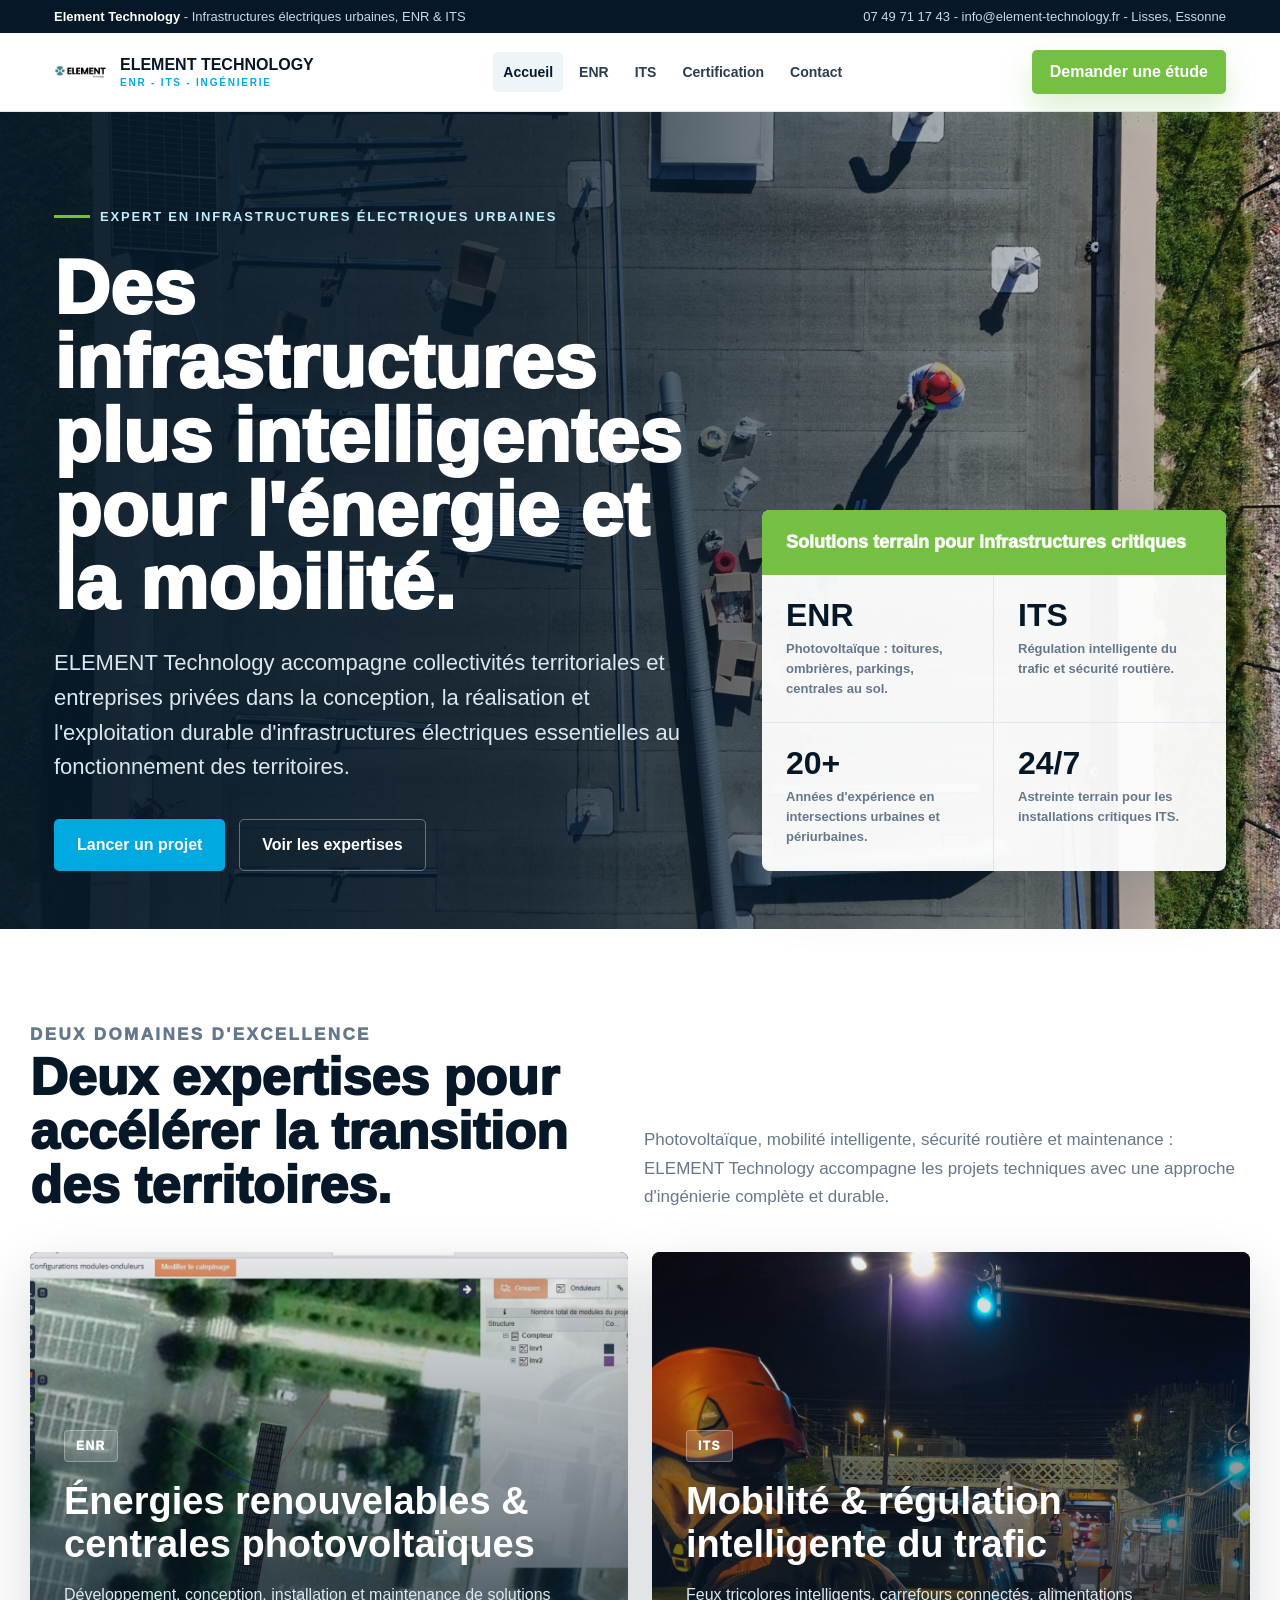
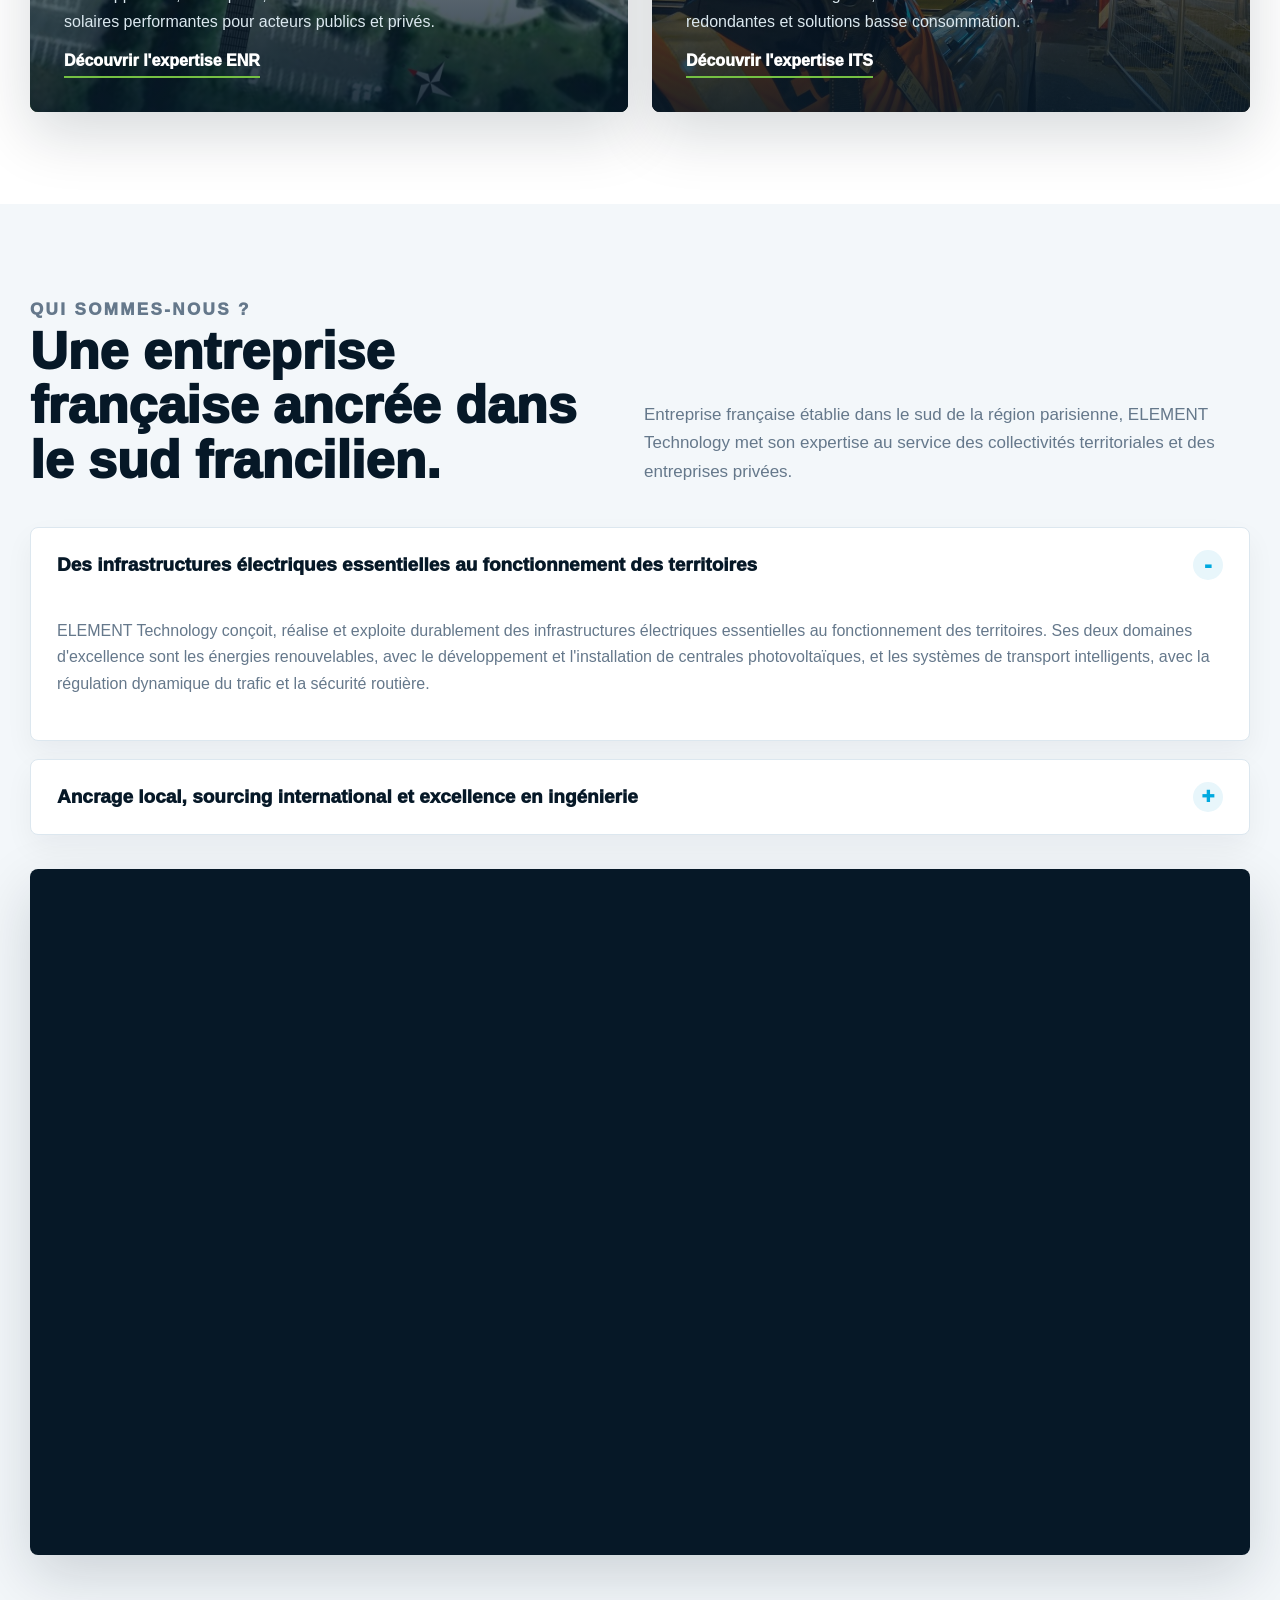
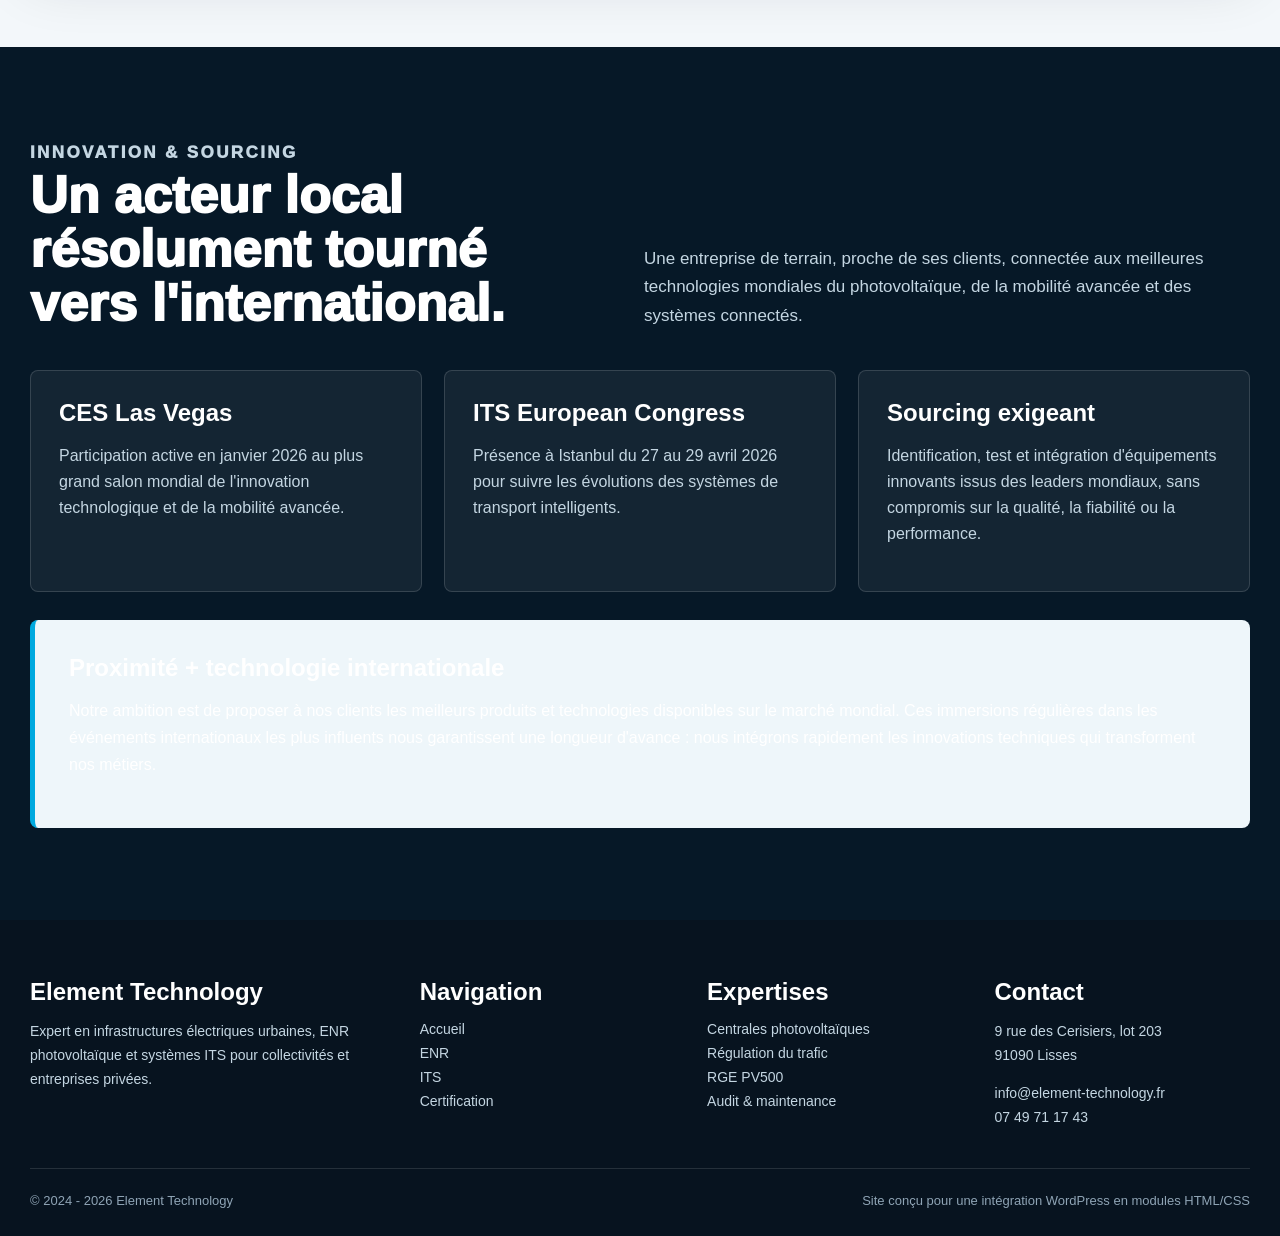
==== commit b13c2998: "Add files via upload" ====
--- a/index.html
+++ b/index.html
@@ -3,974 +3,44 @@
 <head>
   <meta charset="utf-8">
   <meta name="viewport" content="width=device-width, initial-scale=1">
-  <title>Element Technology - Proposition site complet</title>
-  <style>
-    :root {
-      --navy: #061827;
-      --navy-2: #092336;
-      --ink: #102131;
-      --muted: #65788b;
-      --line: #dce7ef;
-      --soft: #f3f7fa;
-      --white: #ffffff;
-      --cyan: #00a9df;
-      --cyan-2: #65d8ff;
-      --green: #75c043;
-      --yellow: #f4c84c;
-      --danger: #f05a43;
-      --radius: 8px;
-      --shadow: 0 22px 60px rgba(6, 24, 39, .16);
-    }
-
-    * { box-sizing: border-box; }
-
-    body {
-      margin: 0;
-      color: var(--ink);
-      background: var(--white);
-      font-family: Inter, Arial, Helvetica, sans-serif;
-      letter-spacing: 0;
-    }
-
-    a { color: inherit; text-decoration: none; }
-    img { max-width: 100%; display: block; }
-
-    .topbar {
-      background: var(--navy);
-      color: #c8dae6;
-      font-size: 13px;
-    }
-
-    .topbar-inner {
-      max-width: 1220px;
-      margin: 0 auto;
-      padding: 9px 24px;
-      display: flex;
-      align-items: center;
-      justify-content: space-between;
-      gap: 18px;
-    }
-
-    .topbar strong { color: var(--white); }
-
-    .header {
-      position: sticky;
-      top: 0;
-      z-index: 30;
-      background: rgba(255,255,255,.95);
-      border-bottom: 1px solid rgba(220,231,239,.92);
-      backdrop-filter: blur(18px);
-    }
-
-    .nav {
-      max-width: 1220px;
-      height: 78px;
-      margin: 0 auto;
-      padding: 0 24px;
-      display: flex;
-      align-items: center;
-      justify-content: space-between;
-      gap: 24px;
-    }
-
-    .brand {
-      display: flex;
-      align-items: center;
-      gap: 12px;
-      min-width: 250px;
-      color: var(--navy);
-      font-weight: 900;
-      text-transform: uppercase;
-      line-height: 1;
-    }
-
-    .brand-mark {
-      width: 46px;
-      height: 46px;
-      display: grid;
-      place-items: center;
-      border-radius: 7px;
-      background: linear-gradient(135deg, var(--navy), #123b58);
-      color: var(--white);
-      font-size: 17px;
-      box-shadow: 0 12px 26px rgba(6, 24, 39, .18);
-    }
-
-    .brand small {
-      display: block;
-      margin-top: 5px;
-      color: var(--cyan);
-      font-size: 10px;
-      letter-spacing: .18em;
-    }
-
-    .menu {
-      display: flex;
-      align-items: center;
-      gap: 6px;
-      color: #2a3d50;
-      font-size: 14px;
-      font-weight: 800;
-    }
-
-    .menu a {
-      padding: 12px 10px;
-      border-radius: 5px;
-    }
-
-    .menu a:hover { background: #edf5f9; color: var(--navy); }
-
-    .cta {
-      min-height: 44px;
-      display: inline-flex;
-      align-items: center;
-      justify-content: center;
-      padding: 0 18px;
-      border-radius: 5px;
-      background: var(--green);
-      color: var(--white);
-      font-weight: 900;
-      box-shadow: 0 14px 30px rgba(117, 192, 67, .25);
-    }
-
-    .hero {
-      position: relative;
-      min-height: 770px;
-      color: var(--white);
-      background:
-        linear-gradient(90deg, rgba(6,24,39,.96) 0%, rgba(6,24,39,.82) 42%, rgba(6,24,39,.38) 72%, rgba(6,24,39,.1) 100%),
-        url("https://primary.jwwb.nl/public/j/b/v/temp-urunlhipozzevqphbqnt/dji_20260421093853_0143_d-standard.jpg?enable-io=true&enable=upscale&fit=bounds&width=1920") center / cover;
-      overflow: hidden;
-    }
-
-    .hero::after {
-      content: "";
-      position: absolute;
-      inset: auto 0 0 0;
-      height: 150px;
-      background: linear-gradient(0deg, rgba(6,24,39,.74), transparent);
-      pointer-events: none;
-    }
-
-    .hero-inner {
-      position: relative;
-      z-index: 2;
-      max-width: 1220px;
-      min-height: 770px;
-      margin: 0 auto;
-      padding: 92px 24px 42px;
-      display: grid;
-      grid-template-columns: minmax(0, 650px) minmax(320px, 1fr);
-      gap: 48px;
-      align-items: end;
-    }
-
-    .eyebrow {
-      display: inline-flex;
-      align-items: center;
-      gap: 10px;
-      margin: 0 0 24px;
-      color: #bfeffc;
-      font-size: 13px;
-      font-weight: 900;
-      letter-spacing: .14em;
-      text-transform: uppercase;
-    }
-
-    .eyebrow::before {
-      content: "";
-      width: 36px;
-      height: 3px;
-      background: var(--green);
-    }
-
-    h1, h2, h3, p { margin-top: 0; }
-
-    h1 {
-      margin-bottom: 26px;
-      max-width: 780px;
-      font-size: clamp(44px, 6vw, 80px);
-      line-height: .96;
-      font-weight: 950;
-    }
-
-    .hero-lead {
-      max-width: 630px;
-      color: #d9e8f0;
-      font-size: clamp(18px, 2vw, 22px);
-      line-height: 1.58;
-    }
-
-    .hero-actions {
-      display: flex;
-      flex-wrap: wrap;
-      gap: 14px;
-      margin-top: 34px;
-    }
-
-    .btn {
-      min-height: 52px;
-      display: inline-flex;
-      align-items: center;
-      justify-content: center;
-      padding: 0 22px;
-      border: 1px solid transparent;
-      border-radius: 5px;
-      font-weight: 900;
-      cursor: pointer;
-    }
-
-    .btn-primary { background: var(--cyan); color: var(--white); }
-    .btn-light { background: var(--white); color: var(--navy); }
-    .btn-outline { border-color: rgba(255,255,255,.35); color: var(--white); }
-    .btn-dark { background: var(--navy); color: var(--white); }
-
-    .hero-panel {
-      align-self: end;
-      background: rgba(255,255,255,.95);
-      color: var(--ink);
-      border-radius: var(--radius);
-      box-shadow: var(--shadow);
-      overflow: hidden;
-    }
-
-    .panel-head {
-      padding: 22px 24px;
-      background: var(--green);
-      color: var(--white);
-      font-size: 18px;
-      font-weight: 950;
-    }
-
-    .metric-grid {
-      display: grid;
-      grid-template-columns: 1fr 1fr;
-    }
-
-    .metric {
-      padding: 24px;
-      min-height: 120px;
-      border-right: 1px solid var(--line);
-      border-bottom: 1px solid var(--line);
-    }
-
-    .metric:nth-child(2n) { border-right: 0; }
-    .metric:nth-last-child(-n+2) { border-bottom: 0; }
-
-    .metric strong {
-      display: block;
-      margin-bottom: 8px;
-      color: var(--navy);
-      font-size: 32px;
-      line-height: 1;
-    }
-
-    .metric span {
-      color: var(--muted);
-      font-size: 13px;
-      font-weight: 800;
-      line-height: 1.45;
-    }
-
-    .section {
-      padding: 92px 24px;
-    }
-
-    .section.alt { background: var(--soft); }
-    .section.dark { background: var(--navy); color: var(--white); }
-
-    .wrap {
-      max-width: 1220px;
-      margin: 0 auto;
-    }
-
-    .section-title {
-      display: grid;
-      grid-template-columns: minmax(0, 560px) minmax(300px, 1fr);
-      gap: 54px;
-      align-items: end;
-      margin-bottom: 40px;
-    }
-
-    .kicker {
-      margin: 0 0 13px;
-      color: var(--cyan);
-      font-size: 13px;
-      font-weight: 950;
-      letter-spacing: .14em;
-      text-transform: uppercase;
-    }
-
-    h2 {
-      margin-bottom: 0;
-      color: var(--navy);
-      font-size: clamp(32px, 4.2vw, 52px);
-      line-height: 1.04;
-      font-weight: 950;
-    }
-
-    .dark h2,
-    .dark h3 { color: var(--white); }
-
-    .section-title p,
-    .text-lg {
-      margin: 0;
-      color: var(--muted);
-      font-size: 17px;
-      line-height: 1.68;
-    }
-
-    .dark .section-title p,
-    .dark .text-lg { color: #c4d6e2; }
-
-    .split {
-      display: grid;
-      grid-template-columns: minmax(0, 1fr) minmax(320px, 460px);
-      gap: 42px;
-      align-items: stretch;
-    }
-
-    .story {
-      padding: 36px;
-      border: 1px solid var(--line);
-      border-radius: var(--radius);
-      background: var(--white);
-    }
-
-    .story h3 {
-      color: var(--navy);
-      font-size: 28px;
-      margin-bottom: 16px;
-    }
-
-    .story p {
-      color: var(--muted);
-      line-height: 1.68;
-      font-size: 16px;
-    }
-
-    .image-stack {
-      position: relative;
-      min-height: 460px;
-      overflow: hidden;
-      border-radius: var(--radius);
-      box-shadow: var(--shadow);
-      background:
-        linear-gradient(180deg, rgba(6,24,39,.02), rgba(6,24,39,.68)),
-        url("https://primary.jwwb.nl/public/j/b/v/temp-urunlhipozzevqphbqnt/20260520_144708-standard.jpg?enable-io=true&enable=upscale&fit=bounds&width=1200") center / cover;
-    }
-
-    .image-caption {
-      position: absolute;
-      inset: auto 0 0 0;
-      padding: 28px;
-      color: var(--white);
-      background: linear-gradient(0deg, rgba(6,24,39,.82), transparent);
-      font-weight: 850;
-      line-height: 1.45;
-    }
-
-    .cards {
-      display: grid;
-      grid-template-columns: repeat(3, 1fr);
-      gap: 22px;
-    }
-
-    .card {
-      min-height: 250px;
-      padding: 28px;
-      border: 1px solid var(--line);
-      border-radius: var(--radius);
-      background: var(--white);
-      box-shadow: 0 12px 28px rgba(6,24,39,.06);
-    }
-
-    .dark .card {
-      border-color: rgba(255,255,255,.14);
-      background: rgba(255,255,255,.06);
-      box-shadow: none;
-    }
-
-    .card-icon {
-      width: 46px;
-      height: 46px;
-      display: grid;
-      place-items: center;
-      margin-bottom: 22px;
-      border-radius: 7px;
-      background: #e7f7fc;
-      color: var(--cyan);
-      font-weight: 950;
-    }
-
-    .green { color: var(--green); }
-    .yellow { color: var(--yellow); }
-
-    .card h3 {
-      margin-bottom: 12px;
-      color: var(--navy);
-      font-size: 22px;
-    }
-
-    .dark .card h3 { color: var(--white); }
-
-    .card p,
-    .card li {
-      margin: 0;
-      color: var(--muted);
-      line-height: 1.58;
-      font-size: 15px;
-    }
-
-    .dark .card p,
-    .dark .card li { color: #c4d6e2; }
-
-    .card ul {
-      margin: 0;
-      padding-left: 18px;
-    }
-
-    .feature-grid {
-      display: grid;
-      grid-template-columns: repeat(2, 1fr);
-      gap: 24px;
-    }
-
-    .feature {
-      position: relative;
-      min-height: 460px;
-      overflow: hidden;
-      border-radius: var(--radius);
-      color: var(--white);
-      background: var(--navy);
-      box-shadow: var(--shadow);
-    }
-
-    .feature.enr {
-      background:
-        linear-gradient(180deg, rgba(6,24,39,.05), rgba(6,24,39,.88)),
-        url("https://primary.jwwb.nl/public/j/b/v/temp-urunlhipozzevqphbqnt/conception-high.jpg?enable-io=true&enable=upscale&fit=bounds&width=1200") center / cover;
-    }
-
-    .feature.its {
-      background:
-        linear-gradient(180deg, rgba(6,24,39,.05), rgba(6,24,39,.88)),
-        url("https://primary.jwwb.nl/public/j/b/v/temp-urunlhipozzevqphbqnt/20251013_220309-high-3vq6yb.jpg?enable-io=true&enable=upscale&fit=bounds&width=1200") center / cover;
-    }
-
-    .feature-content {
-      position: absolute;
-      inset: auto 0 0 0;
-      padding: 34px;
-    }
-
-    .tag {
-      display: inline-flex;
-      align-items: center;
-      min-height: 32px;
-      margin-bottom: 18px;
-      padding: 0 11px;
-      border: 1px solid rgba(255,255,255,.28);
-      border-radius: 4px;
-      background: rgba(255,255,255,.16);
-      font-size: 12px;
-      font-weight: 950;
-      letter-spacing: .12em;
-      text-transform: uppercase;
-    }
-
-    .feature h3 {
-      margin-bottom: 14px;
-      color: var(--white);
-      font-size: clamp(28px, 3vw, 38px);
-      line-height: 1.05;
-    }
-
-    .feature p {
-      max-width: 520px;
-      margin-bottom: 24px;
-      color: #dbe8ef;
-      line-height: 1.58;
-    }
-
-    .link {
-      display: inline-flex;
-      align-items: center;
-      gap: 10px;
-      color: var(--white);
-      font-weight: 950;
-      border-bottom: 2px solid var(--green);
-      padding-bottom: 6px;
-    }
-
-    .steps {
-      display: grid;
-      grid-template-columns: repeat(4, 1fr);
-      border: 1px solid var(--line);
-      border-radius: var(--radius);
-      overflow: hidden;
-      background: var(--white);
-    }
-
-    .step {
-      min-height: 230px;
-      padding: 28px;
-      border-right: 1px solid var(--line);
-    }
-
-    .step:last-child { border-right: 0; }
-
-    .num {
-      width: 42px;
-      height: 42px;
-      display: grid;
-      place-items: center;
-      margin-bottom: 22px;
-      border-radius: 50%;
-      background: var(--navy);
-      color: var(--white);
-      font-weight: 950;
-    }
-
-    .step h3 {
-      margin-bottom: 12px;
-      color: var(--navy);
-      font-size: 20px;
-    }
-
-    .step p {
-      margin: 0;
-      color: var(--muted);
-      line-height: 1.58;
-      font-size: 15px;
-    }
-
-    .page-hero {
-      padding: 94px 24px 70px;
-      color: var(--white);
-      background:
-        linear-gradient(90deg, rgba(6,24,39,.95), rgba(6,24,39,.72), rgba(6,24,39,.25)),
-        var(--image) center / cover;
-    }
-
-    .page-hero .wrap {
-      display: grid;
-      grid-template-columns: minmax(0, 720px) minmax(280px, 1fr);
-      gap: 42px;
-      align-items: end;
-    }
-
-    .page-hero h2 {
-      color: var(--white);
-      font-size: clamp(42px, 5vw, 70px);
-    }
-
-    .page-hero p {
-      color: #d9e8f0;
-      font-size: 19px;
-      line-height: 1.62;
-    }
-
-    .stat-strip {
-      display: grid;
-      grid-template-columns: repeat(3, 1fr);
-      gap: 1px;
-      overflow: hidden;
-      border-radius: var(--radius);
-      background: rgba(255,255,255,.25);
-      box-shadow: var(--shadow);
-    }
-
-    .stat {
-      padding: 24px;
-      background: rgba(255,255,255,.95);
-      color: var(--navy);
-    }
-
-    .stat strong {
-      display: block;
-      margin-bottom: 8px;
-      font-size: 28px;
-      line-height: 1;
-    }
-
-    .stat span {
-      color: var(--muted);
-      font-size: 13px;
-      font-weight: 800;
-      line-height: 1.45;
-    }
-
-    .service-list {
-      display: grid;
-      grid-template-columns: repeat(2, 1fr);
-      gap: 22px;
-    }
-
-    .service-item {
-      padding: 28px;
-      border: 1px solid var(--line);
-      border-radius: var(--radius);
-      background: var(--white);
-    }
-
-    .service-item h3 {
-      margin-bottom: 12px;
-      color: var(--navy);
-      font-size: 22px;
-    }
-
-    .service-item p {
-      margin: 0;
-      color: var(--muted);
-      line-height: 1.62;
-    }
-
-    .highlight {
-      padding: 34px;
-      border-radius: var(--radius);
-      background: linear-gradient(135deg, var(--navy), #103b59);
-      color: var(--white);
-      box-shadow: var(--shadow);
-    }
-
-    .highlight h3 {
-      margin-bottom: 18px;
-      color: var(--white);
-      font-size: 28px;
-    }
-
-    .highlight p,
-    .highlight li {
-      color: #d4e5ef;
-      line-height: 1.62;
-    }
-
-    .highlight ul {
-      margin: 0;
-      padding-left: 18px;
-    }
-
-    .client-copy {
-      display: grid;
-      gap: 18px;
-      margin-top: 34px;
-    }
-
-    details.accordion {
-      border: 1px solid var(--line);
-      border-radius: var(--radius);
-      background: var(--white);
-      box-shadow: 0 12px 28px rgba(6,24,39,.05);
-      overflow: hidden;
-    }
-
-    details.accordion summary {
-      list-style: none;
-      cursor: pointer;
-      padding: 22px 26px;
-      color: var(--navy);
-      font-size: 19px;
-      font-weight: 950;
-      display: flex;
-      align-items: center;
-      justify-content: space-between;
-      gap: 18px;
-    }
-
-    details.accordion summary::-webkit-details-marker { display: none; }
-
-    details.accordion summary::after {
-      content: "+";
-      width: 30px;
-      height: 30px;
-      flex: 0 0 30px;
-      display: grid;
-      place-items: center;
-      border-radius: 50%;
-      background: #e8f6fb;
-      color: var(--cyan);
-      font-size: 22px;
-      line-height: 1;
-    }
-
-    details.accordion[open] summary::after { content: "-"; }
-
-    .accordion-body {
-      padding: 0 26px 26px;
-      color: var(--muted);
-      line-height: 1.68;
-      font-size: 16px;
-    }
-
-    .accordion-body p:last-child,
-    .accordion-body ul:last-child { margin-bottom: 0; }
-
-    .accordion-body ul { padding-left: 20px; }
-
-    .copy-band {
-      margin-top: 28px;
-      padding: 34px;
-      border-radius: var(--radius);
-      background: #eef6fa;
-      border-left: 5px solid var(--cyan);
-    }
-
-    .copy-band h3 {
-      color: var(--navy);
-      font-size: 24px;
-      margin-bottom: 14px;
-    }
-
-    .copy-band p {
-      color: var(--muted);
-      line-height: 1.68;
-    }
-
-    .video-frame {
-      margin-top: 34px;
-      overflow: hidden;
-      border-radius: var(--radius);
-      background: var(--navy);
-      box-shadow: var(--shadow);
-      aspect-ratio: 16 / 9;
-    }
-
-    .video-frame iframe {
-      width: 100%;
-      height: 100%;
-      border: 0;
-      display: block;
-    }
-
-    .cert {
-      display: grid;
-      grid-template-columns: minmax(280px, 460px) minmax(0, 1fr);
-      gap: 40px;
-      align-items: center;
-    }
-
-    .cert-image {
-      min-height: 520px;
-      border-radius: var(--radius);
-      background:
-        linear-gradient(180deg, rgba(6,24,39,.02), rgba(6,24,39,.06)),
-        url("https://primary.jwwb.nl/public/j/b/v/temp-urunlhipozzevqphbqnt/certif-pv500-rge-high.jpg?enable-io=true&width=900") center / contain no-repeat,
-        #eef5f8;
-      box-shadow: var(--shadow);
-    }
-
-    .contact-grid {
-      display: grid;
-      grid-template-columns: minmax(0, 1fr) minmax(320px, 460px);
-      gap: 32px;
-      align-items: start;
-    }
-
-    .form {
-      padding: 34px;
-      border-radius: var(--radius);
-      background: var(--white);
-      box-shadow: var(--shadow);
-    }
-
-    .field {
-      display: grid;
-      gap: 8px;
-      margin-bottom: 16px;
-    }
-
-    label {
-      color: var(--navy);
-      font-size: 13px;
-      font-weight: 900;
-      letter-spacing: .05em;
-      text-transform: uppercase;
-    }
-
-    input, textarea, select {
-      width: 100%;
-      border: 1px solid var(--line);
-      border-radius: 5px;
-      padding: 14px 14px;
-      color: var(--ink);
-      background: #fbfdfe;
-      font: inherit;
-    }
-
-    textarea {
-      min-height: 138px;
-      resize: vertical;
-    }
-
-    .contact-panel {
-      padding: 34px;
-      border-radius: var(--radius);
-      background: var(--navy);
-      color: var(--white);
-    }
-
-    .contact-panel h3 { color: var(--white); }
-    .contact-panel p { color: #c4d6e2; line-height: 1.6; }
-
-    .contact-line {
-      padding: 18px 0;
-      border-top: 1px solid rgba(255,255,255,.14);
-    }
-
-    .contact-line strong {
-      display: block;
-      margin-bottom: 6px;
-      color: var(--cyan-2);
-      font-size: 13px;
-      letter-spacing: .1em;
-      text-transform: uppercase;
-    }
-
-    .footer {
-      padding: 58px 24px 28px;
-      background: #07131f;
-      color: #c4d6e2;
-    }
-
-    .footer-grid {
-      display: grid;
-      grid-template-columns: 1.4fr 1fr 1fr 1fr;
-      gap: 32px;
-      padding-bottom: 38px;
-      border-bottom: 1px solid rgba(255,255,255,.12);
-    }
-
-    .footer h3 {
-      color: var(--white);
-      margin-bottom: 14px;
-    }
-
-    .footer p,
-    .footer a {
-      color: #c4d6e2;
-      line-height: 1.7;
-      font-size: 14px;
-    }
-
-    .footer a { display: block; }
-
-    .copyright {
-      display: flex;
-      justify-content: space-between;
-      gap: 20px;
-      padding-top: 24px;
-      color: #8fa4b5;
-      font-size: 13px;
-    }
-
-    @media (max-width: 980px) {
-      .topbar { display: none; }
-      .menu { display: none; }
-      .brand { min-width: 0; }
-      .hero-inner,
-      .section-title,
-      .split,
-      .page-hero .wrap,
-      .cert,
-      .contact-grid {
-        grid-template-columns: 1fr;
-      }
-      .hero-inner { min-height: auto; padding-top: 72px; }
-      .hero { min-height: auto; }
-      .hero-panel { max-width: 560px; }
-      .cards,
-      .steps,
-      .stat-strip,
-      .footer-grid {
-        grid-template-columns: repeat(2, 1fr);
-      }
-      .feature-grid,
-      .service-list {
-        grid-template-columns: 1fr;
-      }
-      .step:nth-child(2) { border-right: 0; }
-      .step:nth-child(-n+2) { border-bottom: 1px solid var(--line); }
-    }
-
-    @media (max-width: 640px) {
-      .nav { height: 68px; padding: 0 16px; }
-      .brand span:last-child { font-size: 14px; }
-      h1 { font-size: 43px; }
-      .hero-inner,
-      .section,
-      .page-hero {
-        padding-left: 16px;
-        padding-right: 16px;
-      }
-      .metric-grid,
-      .cards,
-      .steps,
-      .stat-strip,
-      .footer-grid {
-        grid-template-columns: 1fr;
-      }
-      .metric,
-      .step {
-        border-right: 0;
-        border-bottom: 1px solid var(--line);
-      }
-      .metric:last-child,
-      .step:last-child {
-        border-bottom: 0;
-      }
-      .section { padding-top: 64px; padding-bottom: 64px; }
-      .feature { min-height: 420px; }
-      .feature-content,
-      .story,
-      .highlight,
-      .form,
-      .contact-panel {
-        padding: 24px;
-      }
-      .copyright { flex-direction: column; }
-    }
-  </style>
+  <title>Element Technology - Infrastructures électriques urbaines</title>
+  <link rel="icon" href="assets/favicon.png">
+  <link rel="stylesheet" href="styles.css">
 </head>
 <body>
   <div class="topbar">
     <div class="topbar-inner">
-      <span><strong>Element Technology</strong> - Infrastructures electriques urbaines, ENR & ITS</span>
+      <span><strong>Element Technology</strong> - Infrastructures électriques urbaines, ENR & ITS</span>
       <span>07 49 71 17 43 - info@element-technology.fr - Lisses, Essonne</span>
     </div>
   </div>
-
   <header class="header">
     <nav class="nav" aria-label="Navigation principale">
-      <a class="brand" href="#accueil">
-        <span class="brand-mark">ET</span>
-        <span>Element Technology<small>ENR - ITS - Ingénierie</small></span>
-      </a>
+      <a class="brand" href="index.html"><img src="assets/logo-element-technology.png" alt="Element Technology"><span>Element Technology<small>ENR - ITS - Ingénierie</small></span></a>
       <div class="menu">
-        <a href="#accueil">Accueil</a>
-        <a href="#enr">ENR</a>
-        <a href="#its">ITS</a>
-        <a href="#certification">Certification</a>
-        <a href="#contact">Contact</a>
+        <a class="active" href="index.html">Accueil</a>
+        <a href="enr.html">ENR</a>
+        <a href="its.html">ITS</a>
+        <a href="certification.html">Certification</a>
+        <a href="contact.html">Contact</a>
       </div>
-      <a class="cta" href="#contact">Demander une étude</a>
+      <a class="cta" href="contact.html">Demander une étude</a>
     </nav>
   </header>
 
-  <main id="accueil">
-    <section class="hero">
+  <main>
+    <section class="hero" style="--hero:url('assets/hero-drone.jpg')">
       <div class="hero-inner">
         <div>
-          <p class="eyebrow">Expert en infrastructures electriques urbaines</p>
+          <p class="eyebrow">Expert en infrastructures électriques urbaines</p>
           <h1>Des infrastructures plus intelligentes pour l'énergie et la mobilité.</h1>
           <p class="hero-lead">ELEMENT Technology accompagne collectivités territoriales et entreprises privées dans la conception, la réalisation et l'exploitation durable d'infrastructures électriques essentielles au fonctionnement des territoires.</p>
           <div class="hero-actions">
-            <a class="btn btn-primary" href="#contact">Lancer un projet</a>
-            <a class="btn btn-outline" href="#expertises">Voir les expertises</a>
+            <a class="btn btn-primary" href="contact.html">Lancer un projet</a>
+            <a class="btn btn-outline" href="enr.html">Voir les expertises</a>
           </div>
         </div>
-
-        <aside class="hero-panel" aria-label="Synthèse Element Technology">
+        <aside class="panel">
           <div class="panel-head">Solutions terrain pour infrastructures critiques</div>
           <div class="metric-grid">
             <div class="metric"><strong>ENR</strong><span>Photovoltaïque : toitures, ombrières, parkings, centrales au sol.</span></div>
@@ -982,7 +52,7 @@
       </div>
     </section>
 
-    <section class="section" id="expertises">
+    <section class="section">
       <div class="wrap">
         <div class="section-title">
           <div>
@@ -991,22 +61,23 @@
           </div>
           <p>Photovoltaïque, mobilité intelligente, sécurité routière et maintenance : ELEMENT Technology accompagne les projets techniques avec une approche d'ingénierie complète et durable.</p>
         </div>
-
         <div class="feature-grid">
-          <article class="feature enr">
+          <article class="feature">
+            <img src="assets/enr-conception.jpg" alt="Installation photovoltaïque">
             <div class="feature-content">
               <span class="tag">ENR</span>
               <h3>Énergies renouvelables & centrales photovoltaïques</h3>
               <p>Développement, conception, installation et maintenance de solutions solaires performantes pour acteurs publics et privés.</p>
-              <a class="link" href="#enr">Découvrir l'expertise ENR</a>
+              <a class="link" href="enr.html">Découvrir l'expertise ENR</a>
             </div>
           </article>
-          <article class="feature its">
+          <article class="feature">
+            <img src="assets/its-travaux.jpg" alt="Équipement de régulation du trafic">
             <div class="feature-content">
               <span class="tag">ITS</span>
               <h3>Mobilité & régulation intelligente du trafic</h3>
               <p>Feux tricolores intelligents, carrefours connectés, alimentations redondantes et solutions basse consommation.</p>
-              <a class="link" href="#its">Découvrir l'expertise ITS</a>
+              <a class="link" href="its.html">Découvrir l'expertise ITS</a>
             </div>
           </article>
         </div>
@@ -1015,49 +86,29 @@
 
     <section class="section alt">
       <div class="wrap">
-        <div class="split">
-          <div class="story">
+        <div class="section-title">
+          <div>
             <p class="kicker">Qui sommes-nous ?</p>
-            <h3>Une entreprise française ancrée dans le sud francilien.</h3>
-            <p>Établie dans le sud de la région parisienne, ELEMENT Technology met son expertise au service des collectivités territoriales et des entreprises privées. L'entreprise combine proximité, réactivité et connaissance fine des acteurs locaux avec une stratégie d'approvisionnement sélective à l'international.</p>
-            <p>Au cœur de la démarche : l'excellence en ingénierie. Pas de solutions génériques : chaque projet fait l'objet d'une étude approfondie, d'un dimensionnement précis et d'un choix raisonné des composants pour maximiser fiabilité, durabilité et coûts sur le cycle de vie.</p>
+            <h2>Une entreprise française ancrée dans le sud francilien.</h2>
           </div>
-          <div class="image-stack">
-            <div class="image-caption">Proximité locale + technologie internationale = performance durable pour les projets de territoire.</div>
-          </div>
+          <p>Entreprise française établie dans le sud de la région parisienne, ELEMENT Technology met son expertise au service des collectivités territoriales et des entreprises privées.</p>
         </div>
-
         <div class="client-copy">
           <details class="accordion" open>
             <summary>Des infrastructures électriques essentielles au fonctionnement des territoires</summary>
             <div class="accordion-body">
-              <p>Entreprise française établie dans le sud de la région parisienne, <strong>ELEMENT Technology</strong> met son expertise au service des collectivités territoriales et des entreprises privées pour la conception, la réalisation et l'exploitation durable d'infrastructures électriques essentielles au fonctionnement des territoires.</p>
-              <p>Nos deux domaines d'excellence sont les <strong>énergies renouvelables</strong>, avec le développement et l'installation de centrales photovoltaïques, et les <strong>systèmes de transport intelligents</strong>, avec la régulation dynamique du trafic et la sécurité routière.</p>
-            </div>
-          </details>
-          <details class="accordion">
-            <summary>ENR : énergies renouvelables et centrales photovoltaïques</summary>
-            <div class="accordion-body">
-              <p>Nous développons et installons des installations solaires performantes : toitures industrielles et tertiaires, ombrières de parking, centrales au sol, pour les acteurs publics et privés. De l'analyse de potentiel à la mise en service complète, en passant par les études technico-économiques, les démarches administratives et le raccordement réseau, nous garantissons des projets optimisés, rentables et conformes aux exigences réglementaires actuelles.</p>
-            </div>
-          </details>
-          <details class="accordion">
-            <summary>ITS : mobilité, sécurité routière et trafic intelligent</summary>
-            <div class="accordion-body">
-              <p>Spécialiste des systèmes de gestion dynamique du trafic, nous équipons les collectivités en feux tricolores intelligents, carrefours connectés, alimentations redondantes et solutions basse consommation. Nos installations contribuent à fluidifier les flux, renforcer la sécurité des usagers et réduire l'impact environnemental des infrastructures routières.</p>
+              <p>ELEMENT Technology conçoit, réalise et exploite durablement des infrastructures électriques essentielles au fonctionnement des territoires. Ses deux domaines d'excellence sont les énergies renouvelables, avec le développement et l'installation de centrales photovoltaïques, et les systèmes de transport intelligents, avec la régulation dynamique du trafic et la sécurité routière.</p>
             </div>
           </details>
           <details class="accordion">
             <summary>Ancrage local, sourcing international et excellence en ingénierie</summary>
             <div class="accordion-body">
               <p>Forts d'un ancrage territorial solide dans le sud francilien, nous combinons proximité, réactivité et connaissance fine des acteurs locaux avec une stratégie d'approvisionnement sélective à l'international. Cette double compétence nous permet de sélectionner et d'intégrer les technologies et matériels les plus performants et les plus fiables du marché.</p>
-              <p>Au cœur de notre démarche : <strong>l'excellence en ingénierie</strong>. Nous refusons les solutions génériques. Chaque projet fait l'objet d'une étude approfondie, d'un dimensionnement précis et d'un choix raisonné des composants, afin d'assurer une fiabilité maximale, une durabilité prolongée et une optimisation des coûts sur l'ensemble du cycle de vie.</p>
-              <p><strong>ELEMENT Technology</strong> s'engage aux côtés de ses clients pour concevoir et réaliser des infrastructures électriques modernes, performantes et alignées sur les défis de la transition énergétique et de la mobilité durable.</p>
+              <p>Au cœur de notre démarche : l'excellence en ingénierie. Nous refusons les solutions génériques. Chaque projet fait l'objet d'une étude approfondie, d'un dimensionnement précis et d'un choix raisonné des composants, afin d'assurer une fiabilité maximale, une durabilité prolongée et une optimisation des coûts sur l'ensemble du cycle de vie.</p>
             </div>
           </details>
         </div>
-
-        <div class="video-frame" aria-label="Vidéo de présentation Element Technology">
+        <div class="video-frame">
           <iframe src="https://player.vimeo.com/video/1180954702" title="Présentation Element Technology" allow="autoplay; fullscreen; picture-in-picture" allowfullscreen></iframe>
         </div>
       </div>
@@ -1072,359 +123,14 @@
           </div>
           <p>Une entreprise de terrain, proche de ses clients, connectée aux meilleures technologies mondiales du photovoltaïque, de la mobilité avancée et des systèmes connectés.</p>
         </div>
-
         <div class="cards">
-          <article class="card">
-            <div class="card-icon">CES</div>
-            <h3>CES Las Vegas</h3>
-            <p>Participation en janvier 2026 au plus grand salon mondial de l'innovation technologique, avec une veille active sur ENR, IA appliquée, mobilité avancée et solutions durables.</p>
-          </article>
-          <article class="card">
-            <div class="card-icon green">ITS</div>
-            <h3>ITS European Congress</h3>
-            <p>Présence à Istanbul du 27 au 29 avril 2026 pour suivre les évolutions de la gestion dynamique du trafic, des infrastructures bas carbone et de la mobilité connectée.</p>
-          </article>
-          <article class="card">
-            <div class="card-icon yellow">R&D</div>
-            <h3>Sourcing exigeant</h3>
-            <p>Identification, test et intégration d'équipements innovants issus des leaders mondiaux, sans compromis sur la qualité, la fiabilité ou la performance.</p>
-          </article>
+          <article class="card"><h3>CES Las Vegas</h3><p>Participation active en janvier 2026 au plus grand salon mondial de l'innovation technologique et de la mobilité avancée.</p></article>
+          <article class="card"><h3>ITS European Congress</h3><p>Présence à Istanbul du 27 au 29 avril 2026 pour suivre les évolutions des systèmes de transport intelligents.</p></article>
+          <article class="card"><h3>Sourcing exigeant</h3><p>Identification, test et intégration d'équipements innovants issus des leaders mondiaux, sans compromis sur la qualité, la fiabilité ou la performance.</p></article>
         </div>
-
         <div class="copy-band">
           <h3>Proximité + technologie internationale</h3>
-          <p>Notre ambition est de proposer à nos clients les meilleurs produits et technologies disponibles sur le marché mondial, sans compromis sur la qualité, la fiabilité ou la performance. C'est pourquoi nous avons développé une stratégie de sourcing international rigoureuse : nous identifions, testons et intégrons les équipements les plus innovants et performants, issus des leaders mondiaux dans nos deux domaines d'expertise, le photovoltaïque et la régulation intelligente du trafic routier.</p>
-          <p>En 2026, cette volonté d'être à la pointe s'est concrétisée par notre participation active au CES de Las Vegas, le plus grand salon mondial de l'innovation technologique et de la mobilité avancée. En avril 2026, nous serons également présents à l'ITS European Congress d'Istanbul, l'un des rendez-vous européens majeurs sur les systèmes de transport intelligents.</p>
-          <p>Ces immersions régulières dans les événements internationaux les plus influents nous garantissent une longueur d'avance : nous intégrons rapidement les innovations techniques qui transforment nos métiers.</p>
-        </div>
-      </div>
-    </section>
-
-    <section class="section">
-      <div class="wrap">
-        <div class="section-title">
-          <div>
-            <p class="kicker">Méthode projet</p>
-            <h2>Un parcours rassurant pour les collectivités et entreprises.</h2>
-          </div>
-          <p>Chaque mission suit une logique claire : comprendre le site, concevoir la bonne solution, réaliser les travaux dans les règles de l'art, puis accompagner l'exploitation dans la durée.</p>
-        </div>
-        <div class="steps">
-          <div class="step">
-            <div class="num">1</div>
-            <h3>Diagnostic</h3>
-            <p>Analyse du contexte, audit de site, potentiel solaire ou trafic existant, contraintes d'exploitation.</p>
-          </div>
-          <div class="step">
-            <div class="num">2</div>
-            <h3>Conception</h3>
-            <p>Études techniques, dimensionnement, scénarios de régulation, choix des composants et planning.</p>
-          </div>
-          <div class="step">
-            <div class="num">3</div>
-            <h3>Réalisation</h3>
-            <p>Travaux clés en main, raccordements, intégration des protections, mise en service et conformité.</p>
-          </div>
-          <div class="step">
-            <div class="num">4</div>
-            <h3>Maintenance</h3>
-            <p>Suivi, monitoring, interventions rapides, reporting, astreinte ITS et optimisation continue.</p>
-          </div>
-        </div>
-      </div>
-    </section>
-
-    <section class="page-hero" id="enr" style="--image:url('https://primary.jwwb.nl/public/j/b/v/temp-urunlhipozzevqphbqnt/20260219_135713-high-viba9b.jpg?enable-io=true&enable=upscale&fit=bounds&width=1600')">
-      <div class="wrap">
-        <div>
-          <p class="eyebrow">Énergies renouvelables</p>
-          <h2>Photovoltaïque clé en main, de l'étude à la maintenance.</h2>
-          <p>ELEMENT Technology développe et installe des centrales solaires performantes pour toitures industrielles et tertiaires, ombrières de parking, bâtiments agricoles, sites au sol et projets d'autoconsommation.</p>
-        </div>
-        <div class="stat-strip">
-          <div class="stat"><strong>PV500</strong><span>Certification RGE dédiée aux projets photovoltaïques.</span></div>
-          <div class="stat"><strong>100%</strong><span>Approche ingénierie, pas de solution standard.</span></div>
-          <div class="stat"><strong>360°</strong><span>Études, travaux, démarches, audit, maintenance.</span></div>
-        </div>
-      </div>
-    </section>
-
-    <section class="section">
-      <div class="wrap">
-        <div class="section-title">
-          <div>
-            <p class="kicker">Prestations photovoltaïques</p>
-            <h2>Des prestations photovoltaïques complètes et maîtrisées.</h2>
-          </div>
-          <p>De la faisabilité au suivi de production, ELEMENT Technology prend en charge les étapes techniques, administratives et opérationnelles des projets photovoltaïques.</p>
-        </div>
-        <div class="service-list">
-          <article class="service-item">
-            <h3>Conception technique sur mesure</h3>
-            <p>Étude de faisabilité approfondie, analyse du potentiel solaire du site, dimensionnement précis des panneaux, onduleurs, structures et systèmes électriques. Optimisation du rendement, de la rentabilité et de l'intégration architecturale.</p>
-          </article>
-          <article class="service-item">
-            <h3>Réalisation complète des travaux</h3>
-            <p>Pose des panneaux, montage des structures, raccordements courant continu et alternatif, intégration des protections et systèmes de supervision, dans le respect des normes NF C 15-100, QR PV et des délais.</p>
-          </article>
-          <article class="service-item">
-            <h3>Démarches administratives</h3>
-            <p>Déclaration préalable ou permis de construire, raccordement Enedis / RTE, EDF OA, autoconsommation avec ou sans surplus, Consuel, déclaration ICPE si nécessaire et appels d'offres CRE le cas échéant.</p>
-          </article>
-          <article class="service-item">
-            <h3>Audit et diagnostic d'existant</h3>
-            <p>Contrôle visuel, mesures électriques, thermographie, analyse des performances réelles versus attendues, identification des pertes et des points de dégradation.</p>
-          </article>
-          <article class="service-item">
-            <h3>Remise en service et mise aux normes</h3>
-            <p>Réparation, repowering partiel ou total, remplacement de composants obsolètes, mise en conformité réglementaire et optimisation du rendement pour prolonger la durée de vie des installations.</p>
-          </article>
-          <article class="service-item">
-            <h3>Maintenance préventive et curative</h3>
-            <p>Contrats annuels ou pluriannuels : nettoyage, contrôles périodiques, monitoring à distance, interventions rapides, reporting de production et sécurisation du revenu énergétique.</p>
-          </article>
-        </div>
-
-        <div class="client-copy">
-          <details class="accordion" open>
-            <summary>Conception technique sur mesure</summary>
-            <div class="accordion-body">
-              <p>Étude de faisabilité approfondie, analyse du potentiel solaire du site, dimensionnement précis des panneaux, onduleurs, structures et systèmes électriques. Nous optimisons le rendement, la rentabilité et l'intégration architecturale : toitures, ombrières, parkings et sites au sol.</p>
-            </div>
-          </details>
-          <details class="accordion">
-            <summary>Réalisation complète des travaux</summary>
-            <div class="accordion-body">
-              <p>Exécution des installations clés en main : pose des panneaux, montage des structures, raccordements électriques en courant continu et alternatif, intégration des protections et des systèmes de supervision. Nos équipes qualifiées garantissent une mise en œuvre conforme aux normes en vigueur, notamment NF C 15-100 et QR PV, dans le respect des délais.</p>
-            </div>
-          </details>
-          <details class="accordion">
-            <summary>Démarches administratives et réglementaires</summary>
-            <div class="accordion-body">
-              <p>Nous prenons en charge l'ensemble des formalités pour libérer nos clients de cette charge : déclaration préalable ou permis de construire, demande de raccordement Enedis / RTE, demande de raccordement à EDF OA ou autoconsommation avec ou sans surplus, obtention du Consuel, déclaration ICPE si nécessaire, participation aux appels d'offres CRE le cas échéant.</p>
-            </div>
-          </details>
-          <details class="accordion">
-            <summary>Audit et diagnostic d'installations existantes</summary>
-            <div class="accordion-body">
-              <p>Évaluation technique et économique des centrales en exploitation : contrôle visuel, mesures électriques, thermographie, analyse des performances réelles par rapport aux performances attendues, identification des pertes et des points de dégradation.</p>
-            </div>
-          </details>
-          <details class="accordion">
-            <summary>Remise en service et mise aux normes</summary>
-            <div class="accordion-body">
-              <p>Réparation, repowering partiel ou total, remplacement de composants obsolètes : onduleurs, câbles, panneaux. Mise en conformité avec les évolutions réglementaires et normatives actuelles, optimisation pour améliorer le rendement et prolonger la durée de vie.</p>
-            </div>
-          </details>
-          <details class="accordion">
-            <summary>Maintenance préventive et curative</summary>
-            <div class="accordion-body">
-              <p>Contrats de maintenance annuels ou pluriannuels adaptés : nettoyage des panneaux, contrôles périodiques, monitoring à distance, interventions rapides en cas de panne, garanties prolongées, reporting de production et d'incidents. Objectif : maximiser la disponibilité et sécuriser votre revenu énergétique sur le long terme.</p>
-            </div>
-          </details>
-        </div>
-      </div>
-    </section>
-
-    <section class="section alt">
-      <div class="wrap">
-        <div class="highlight">
-          <h3>Pourquoi choisir ELEMENT Technology pour un projet photovoltaïque ?</h3>
-          <ul>
-            <li>Une approche 100 % ingénierie, précisément adaptée au site et aux objectifs.</li>
-            <li>Un interlocuteur unique du début à la fin du projet.</li>
-            <li>Un ancrage local fort en sud Essonne et Île-de-France, combiné à un sourcing international des meilleurs composants.</li>
-            <li>Une exigence permanente de fiabilité, durabilité et performance économique.</li>
-          </ul>
-          <p style="margin-top:22px;">Que votre projet concerne une toiture industrielle, une ombrière de parking, un bâtiment tertiaire, un site agricole ou une centrale au sol, nous vous accompagnons pour produire une énergie verte, compétitive et maîtrisée.</p>
-          <p>Contactez-nous pour une première étude gratuite et sans engagement.</p>
-        </div>
-      </div>
-    </section>
-
-    <section class="page-hero" id="its" style="--image:url('https://primary.jwwb.nl/public/j/b/v/temp-urunlhipozzevqphbqnt/20260114_204621-high-vrc0d3.jpg?enable-io=true&enable=upscale&fit=bounds&width=1600')">
-      <div class="wrap">
-        <div>
-          <p class="eyebrow">Systèmes de transport intelligents</p>
-          <h2>Régulation du trafic, carrefours connectés et continuité de service.</h2>
-          <p>Spécialiste des systèmes de gestion dynamique du trafic, ELEMENT Technology équipe les collectivités en solutions intelligentes, fiables et sobres en énergie.</p>
-        </div>
-        <div class="stat-strip">
-          <div class="stat"><strong>24/7</strong><span>Astreinte dédiée pour interventions immédiates.</span></div>
-          <div class="stat"><strong>20+</strong><span>Années d'expérience terrain en intersections.</span></div>
-          <div class="stat"><strong>0</strong><span>Sous-traitance systématique : maîtrise complète de la chaîne.</span></div>
-        </div>
-      </div>
-    </section>
-
-    <section class="section">
-      <div class="wrap">
-        <div class="section-title">
-          <div>
-            <p class="kicker">Prestations ITS</p>
-            <h2>Réguler, sécuriser et maintenir les carrefours intelligents.</h2>
-          </div>
-          <p>Les services techniques doivent immédiatement voir que l'entreprise comprend leurs contraintes : sécurité, continuité, reporting, accessibilité, perturbations minimisées.</p>
-        </div>
-        <div class="service-list">
-          <article class="service-item">
-            <h3>Conception et études de projets</h3>
-            <p>Analyse du trafic existant, modélisation des flux, scénarios de régulation statique, dynamique ou adaptative, dimensionnement des contrôleurs, détecteurs, feux et alimentations sécurisées.</p>
-          </article>
-          <article class="service-item">
-            <h3>Travaux statiques et dynamiques</h3>
-            <p>Installation, rénovation et modernisation de carrefours : mâts, feux LED basse consommation, panneaux, balises, câblage, armoires, contrôleurs intelligents, boucles, radars, vidéo et gestion centralisée.</p>
-          </article>
-          <article class="service-item">
-            <h3>Maintenance préventive et curative</h3>
-            <p>Visites périodiques, contrôles réglementaires, nettoyage, vérifications électriques et fonctionnelles, mise à jour logicielle et paramétrage des plans de feux.</p>
-          </article>
-          <article class="service-item">
-            <h3>Astreinte 24 h / 24 et 7 j / 7</h3>
-            <p>Équipe dédiée joignable en permanence pour intervenir sur panne majeure, accident ou dégradation, afin de rétablir fluidité et sécurité en quelques heures.</p>
-          </article>
-        </div>
-
-        <div class="client-copy">
-          <details class="accordion" open>
-            <summary>Conception et études de projets</summary>
-            <div class="accordion-body">
-              <p>Analyse du trafic existant, modélisation des flux, définition des scénarios de régulation : statique, dynamique, adaptative. Dimensionnement des équipements : contrôleurs, détecteurs, feux, alimentations sécurisées. Nous intégrons les priorités bus, vélos, piétons et les évolutions futures de la mobilité.</p>
-            </div>
-          </details>
-          <details class="accordion">
-            <summary>Travaux sur les parties statiques et dynamiques</summary>
-            <div class="accordion-body">
-              <p>Installation, rénovation et modernisation complète des carrefours.</p>
-              <ul>
-                <li>Équipements statiques : mâts, feux LED basse consommation, panneaux, balises, câblage, armoires de commande.</li>
-                <li>Équipements dynamiques : contrôleurs intelligents, détecteurs par boucles, radar ou vidéo, systèmes de gestion centralisée, synchronisation multi-carrefours, priorisation TC.</li>
-              </ul>
-              <p>Nous réalisons les travaux dans le respect des normes IISR, NF et accessibilité PMR, avec une minimisation maximale des perturbations.</p>
-            </div>
-          </details>
-          <details class="accordion">
-            <summary>Maintenance préventive et curative</summary>
-            <div class="accordion-body">
-              <p>Contrats d'entretien annuels ou pluriannuels incluant les visites périodiques, les contrôles réglementaires, le nettoyage, les vérifications électriques et fonctionnelles, les interventions rapides en cas de panne ou dysfonctionnement, la mise à jour logicielle et le paramétrage des plans de feux.</p>
-            </div>
-          </details>
-          <details class="accordion">
-            <summary>Astreinte 24 h / 24 et 7 j / 7</summary>
-            <div class="accordion-body">
-              <p>Une équipe dédiée est joignable en permanence pour une intervention immédiate sur alerte : panne majeure, accident, dégradation. Notre réactivité terrain permet de rétablir la fluidité et la sécurité en quelques heures.</p>
-            </div>
-          </details>
-        </div>
-      </div>
-    </section>
-
-    <section class="section alt">
-      <div class="wrap">
-        <div class="cards">
-          <article class="card">
-            <div class="card-icon">A</div>
-            <h3>Autonomie totale</h3>
-            <p>De l'étude à la maintenance, maîtrise de l'ensemble de la chaîne sans sous-traitance systématique.</p>
-          </article>
-          <article class="card">
-            <div class="card-icon green">R</div>
-            <h3>Réactivité terrain</h3>
-            <p>Interventions rapides, rapports d'intervention, photos, états des lieux et planning des actions correctives.</p>
-          </article>
-          <article class="card">
-            <div class="card-icon yellow">S</div>
-            <h3>Sécurisation optimale</h3>
-            <p>Continuité de service, protection des usagers, traçabilité des opérations et adaptation aux évolutions du trafic.</p>
-          </article>
-        </div>
-
-        <div class="copy-band">
-          <h3>Nos points forts en régulation du trafic</h3>
-          <p><strong>Autonomie totale :</strong> de l'étude à la maintenance, nous maîtrisons l'ensemble de la chaîne sans sous-traitance systématique.</p>
-          <p><strong>Expérience de plus de 20 ans :</strong> un savoir-faire reconnu sur des centaines d'intersections en milieu urbain et périurbain.</p>
-          <p><strong>Réactivité :</strong> interventions rapides sur le terrain et transmission systématique d'informations claires et en temps réel à nos clients : rapports d'intervention, photos, état des lieux, planning des actions correctives.</p>
-          <p><strong>Sécurisation optimale :</strong> chaque intervention vise à garantir la continuité de service, la protection des usagers et une parfaite traçabilité des opérations.</p>
-          <p><strong>Connaissance approfondie de nos clients :</strong> nous travaillons en proximité avec les services techniques, les élus et les exploitants pour anticiper les besoins et adapter les réglages aux évolutions du trafic.</p>
-          <p>Grâce à cette organisation, ELEMENT Technology contribue activement à la fluidification du trafic, à la réduction des congestions, à l'amélioration de la sécurité routière et à la baisse de la consommation énergétique des feux dans le sud francilien.</p>
-          <p>Que vous soyez une commune, une intercommunalité, un syndicat mixte ou un gestionnaire de voirie, contactez-nous pour discuter de vos besoins en régulation de trafic ou pour un audit de vos installations existantes.</p>
-        </div>
-      </div>
-    </section>
-
-    <section class="section" id="certification">
-      <div class="wrap">
-        <div class="cert">
-          <div class="cert-image" aria-label="Certification RGE PV500"></div>
-          <div>
-            <p class="kicker">Certification</p>
-            <h2>RGE PV500 : un gage de qualité et de sérieux.</h2>
-            <p class="text-lg">ELEMENT Technology détient la certification RGE PV500 délivrée par Qualit'EnR. Cette qualification atteste de l'expertise et du savoir-faire de l'entreprise dans la conception, l'installation et la maintenance de systèmes photovoltaïques.</p>
-            <p class="text-lg" style="margin-top:18px;">Elle garantit le respect des normes techniques les plus exigeantes, une démarche qualité rigoureuse et un haut niveau de professionnalisme. Grâce à cette certification, les clients peuvent bénéficier d'un accompagnement fiable, de travaux réalisés dans les règles de l'art et de la possibilité d'accéder aux aides financières de l'État : MaPrimeRénov', prime à l'autoconsommation, TVA réduite, etc.</p>
-            <p class="text-lg" style="margin-top:18px;">Chez ELEMENT Technology, la certification RGE PV500 reflète notre engagement quotidien pour une transition énergétique responsable et performante.</p>
-            <div class="hero-actions">
-              <a class="btn btn-dark" href="#contact">Demander une étude photovoltaïque</a>
-            </div>
-          </div>
-        </div>
-      </div>
-    </section>
-
-    <section class="section alt" id="contact">
-      <div class="wrap">
-        <div class="section-title">
-          <div>
-            <p class="kicker">Contact</p>
-            <h2>Parlons de votre projet technique.</h2>
-          </div>
-          <p>Une demande d'étude, un audit d'installation existante, un besoin de maintenance ou une intervention ITS : l'équipe vous répond avec une approche concrète et opérationnelle.</p>
-        </div>
-        <div class="contact-grid">
-          <form class="form">
-            <div class="field">
-              <label for="name">Nom</label>
-              <input id="name" type="text" placeholder="Votre nom">
-            </div>
-            <div class="field">
-              <label for="email">Adresse e-mail</label>
-              <input id="email" type="email" placeholder="votre.email@exemple.fr">
-            </div>
-            <div class="field">
-              <label for="project">Type de projet</label>
-              <select id="project">
-                <option>Projet photovoltaïque ENR</option>
-                <option>Projet ITS / régulation trafic</option>
-                <option>Maintenance ou audit existant</option>
-                <option>Autre demande</option>
-              </select>
-            </div>
-            <div class="field">
-              <label for="message">Message</label>
-              <textarea id="message" placeholder="Décrivez le site, la ville, le type d'installation ou votre besoin."></textarea>
-            </div>
-            <button class="btn btn-primary" type="button">Envoyer le formulaire</button>
-          </form>
-
-          <aside class="contact-panel">
-            <h3>Element Technology</h3>
-            <p>Nous vous invitons à nous contacter pour étudier ensemble votre projet ENR, ITS, audit ou maintenance.</p>
-            <div class="contact-line">
-              <strong>Adresse</strong>
-              <span>9 rue des Cerisiers, lot 203<br>91090 Lisses, France</span>
-            </div>
-            <div class="contact-line">
-              <strong>Téléphone</strong>
-              <a href="tel:+33749711743">07 49 71 17 43</a>
-            </div>
-            <div class="contact-line">
-              <strong>Mail</strong>
-              <a href="mailto:info@element-technology.fr">info@element-technology.fr</a>
-            </div>
-            <div class="contact-line">
-              <strong>LinkedIn</strong>
-              <a href="https://linkedin.com/in/c%C3%A9dric-mercier-743018381/" target="_blank" rel="noopener">Suivre l'actualité Element Technology</a>
-            </div>
-          </aside>
+          <p>Notre ambition est de proposer à nos clients les meilleurs produits et technologies disponibles sur le marché mondial. Ces immersions régulières dans les événements internationaux les plus influents nous garantissent une longueur d'avance : nous intégrons rapidement les innovations techniques qui transforment nos métiers.</p>
         </div>
       </div>
     </section>
@@ -1433,35 +139,12 @@
   <footer class="footer">
     <div class="wrap">
       <div class="footer-grid">
-        <div>
-          <h3>Element Technology</h3>
-          <p>Expert en infrastructures électriques urbaines, ENR photovoltaïque et systèmes ITS pour collectivités et entreprises privées.</p>
-        </div>
-        <div>
-          <h3>Navigation</h3>
-          <a href="#accueil">Accueil</a>
-          <a href="#enr">ENR</a>
-          <a href="#its">ITS</a>
-          <a href="#certification">Certification</a>
-        </div>
-        <div>
-          <h3>Expertises</h3>
-          <a href="#enr">Centrales photovoltaïques</a>
-          <a href="#its">Régulation du trafic</a>
-          <a href="#certification">RGE PV500</a>
-          <a href="#contact">Audit & maintenance</a>
-        </div>
-        <div>
-          <h3>Contact</h3>
-          <p>9 rue des Cerisiers, lot 203<br>91090 Lisses</p>
-          <a href="mailto:info@element-technology.fr">info@element-technology.fr</a>
-          <a href="tel:+33749711743">07 49 71 17 43</a>
-        </div>
+        <div><h3>Element Technology</h3><p>Expert en infrastructures électriques urbaines, ENR photovoltaïque et systèmes ITS pour collectivités et entreprises privées.</p></div>
+        <div><h3>Navigation</h3><a href="index.html">Accueil</a><a href="enr.html">ENR</a><a href="its.html">ITS</a><a href="certification.html">Certification</a></div>
+        <div><h3>Expertises</h3><a href="enr.html">Centrales photovoltaïques</a><a href="its.html">Régulation du trafic</a><a href="certification.html">RGE PV500</a><a href="contact.html">Audit & maintenance</a></div>
+        <div><h3>Contact</h3><p>9 rue des Cerisiers, lot 203<br>91090 Lisses</p><a href="mailto:info@element-technology.fr">info@element-technology.fr</a><a href="tel:+33749711743">07 49 71 17 43</a></div>
       </div>
-      <div class="copyright">
-        <span>© 2024 - 2026 Element Technology</span>
-        <span>Site conçu pour une intégration WordPress en modules HTML/CSS</span>
-      </div>
+      <div class="copyright"><span>© 2024 - 2026 Element Technology</span><span>Site conçu pour une intégration WordPress en modules HTML/CSS</span></div>
     </div>
   </footer>
 </body>
--- a/styles.css
+++ b/styles.css
@@ -0,0 +1,669 @@
+:root {
+  --navy: #061827;
+  --navy-2: #092336;
+  --ink: #102131;
+  --muted: #65788b;
+  --line: #dce7ef;
+  --soft: #f3f7fa;
+  --white: #ffffff;
+  --cyan: #00a9df;
+  --cyan-2: #65d8ff;
+  --green: #75c043;
+  --yellow: #f4c84c;
+  --radius: 8px;
+  --shadow: 0 22px 60px rgba(6, 24, 39, .16);
+}
+
+* { box-sizing: border-box; }
+
+body {
+  margin: 0;
+  color: var(--ink);
+  background: var(--white);
+  font-family: Inter, Arial, Helvetica, sans-serif;
+  letter-spacing: 0;
+}
+
+a { color: inherit; text-decoration: none; }
+img { max-width: 100%; display: block; }
+p { line-height: 1.68; }
+
+.topbar {
+  background: var(--navy);
+  color: #c8dae6;
+  font-size: 13px;
+}
+
+.topbar-inner {
+  max-width: 1220px;
+  margin: 0 auto;
+  padding: 9px 24px;
+  display: flex;
+  align-items: center;
+  justify-content: space-between;
+  gap: 18px;
+}
+
+.topbar strong { color: var(--white); }
+
+.header {
+  position: sticky;
+  top: 0;
+  z-index: 30;
+  background: rgba(255,255,255,.95);
+  border-bottom: 1px solid rgba(220,231,239,.92);
+  backdrop-filter: blur(18px);
+}
+
+.nav {
+  max-width: 1220px;
+  min-height: 78px;
+  margin: 0 auto;
+  padding: 0 24px;
+  display: flex;
+  align-items: center;
+  justify-content: space-between;
+  gap: 24px;
+}
+
+.brand {
+  display: flex;
+  align-items: center;
+  gap: 12px;
+  min-width: 250px;
+  color: var(--navy);
+  font-weight: 900;
+  text-transform: uppercase;
+  line-height: 1;
+}
+
+.brand img {
+  width: 54px;
+  height: 54px;
+  object-fit: contain;
+}
+
+.brand small {
+  display: block;
+  margin-top: 5px;
+  color: var(--cyan);
+  font-size: 10px;
+  letter-spacing: .18em;
+}
+
+.menu {
+  display: flex;
+  align-items: center;
+  gap: 6px;
+  color: #2a3d50;
+  font-size: 14px;
+  font-weight: 800;
+}
+
+.menu a {
+  padding: 12px 10px;
+  border-radius: 5px;
+}
+
+.menu a:hover,
+.menu a.active {
+  background: #edf5f9;
+  color: var(--navy);
+}
+
+.cta {
+  min-height: 44px;
+  display: inline-flex;
+  align-items: center;
+  justify-content: center;
+  padding: 0 18px;
+  border-radius: 5px;
+  background: var(--green);
+  color: var(--white);
+  font-weight: 900;
+  box-shadow: 0 14px 30px rgba(117, 192, 67, .25);
+}
+
+.hero {
+  min-height: 720px;
+  color: var(--white);
+  background:
+    linear-gradient(90deg, rgba(6,24,39,.96) 0%, rgba(6,24,39,.82) 42%, rgba(6,24,39,.38) 72%, rgba(6,24,39,.1) 100%),
+    var(--hero) center / cover;
+}
+
+.hero-inner,
+.page-hero-inner {
+  max-width: 1220px;
+  margin: 0 auto;
+  padding: 92px 24px 58px;
+  display: grid;
+  grid-template-columns: minmax(0, 660px) minmax(320px, 1fr);
+  gap: 48px;
+  align-items: end;
+}
+
+.hero-inner { min-height: 720px; }
+
+.eyebrow {
+  display: inline-flex;
+  align-items: center;
+  gap: 10px;
+  margin: 0 0 24px;
+  color: #bfeffc;
+  font-size: 13px;
+  font-weight: 900;
+  letter-spacing: .14em;
+  text-transform: uppercase;
+}
+
+.eyebrow::before {
+  content: "";
+  width: 36px;
+  height: 3px;
+  background: var(--green);
+}
+
+h1, h2, h3 { margin-top: 0; color: var(--navy); }
+
+h1 {
+  margin-bottom: 26px;
+  max-width: 780px;
+  color: var(--white);
+  font-size: clamp(44px, 6vw, 80px);
+  line-height: .96;
+  font-weight: 950;
+}
+
+h2 {
+  margin-bottom: 0;
+  font-size: clamp(32px, 4.2vw, 52px);
+  line-height: 1.04;
+  font-weight: 950;
+}
+
+h3 {
+  margin-bottom: 12px;
+  font-size: 24px;
+}
+
+.hero-lead,
+.page-lead {
+  max-width: 660px;
+  color: #d9e8f0;
+  font-size: clamp(18px, 2vw, 22px);
+  line-height: 1.58;
+}
+
+.hero-actions {
+  display: flex;
+  flex-wrap: wrap;
+  gap: 14px;
+  margin-top: 34px;
+}
+
+.btn {
+  min-height: 52px;
+  display: inline-flex;
+  align-items: center;
+  justify-content: center;
+  padding: 0 22px;
+  border: 1px solid transparent;
+  border-radius: 5px;
+  font-weight: 900;
+}
+
+.btn-primary { background: var(--cyan); color: var(--white); }
+.btn-outline { border-color: rgba(255,255,255,.35); color: var(--white); }
+.btn-dark { background: var(--navy); color: var(--white); }
+
+.panel {
+  background: rgba(255,255,255,.95);
+  color: var(--ink);
+  border-radius: var(--radius);
+  box-shadow: var(--shadow);
+  overflow: hidden;
+}
+
+.panel-head {
+  padding: 22px 24px;
+  background: var(--green);
+  color: var(--white);
+  font-size: 18px;
+  font-weight: 950;
+}
+
+.metric-grid {
+  display: grid;
+  grid-template-columns: 1fr 1fr;
+}
+
+.metric {
+  padding: 24px;
+  min-height: 120px;
+  border-right: 1px solid var(--line);
+  border-bottom: 1px solid var(--line);
+}
+
+.metric:nth-child(2n) { border-right: 0; }
+.metric:nth-last-child(-n+2) { border-bottom: 0; }
+
+.metric strong {
+  display: block;
+  margin-bottom: 8px;
+  color: var(--navy);
+  font-size: 32px;
+  line-height: 1;
+}
+
+.metric span {
+  color: var(--muted);
+  font-size: 13px;
+  font-weight: 800;
+  line-height: 1.45;
+}
+
+.section {
+  padding: 92px 24px;
+}
+
+.section.alt { background: var(--soft); }
+.section.dark { background: var(--navy); color: var(--white); }
+.dark h2, .dark h3 { color: var(--white); }
+
+.wrap {
+  max-width: 1220px;
+  margin: 0 auto;
+}
+
+.section-title {
+  display: grid;
+  grid-template-columns: minmax(0, 560px) minmax(300px, 1fr);
+  gap: 54px;
+  align-items: end;
+  margin-bottom: 40px;
+}
+
+.kicker {
+  margin: 0 0 13px;
+  color: var(--cyan);
+  font-size: 13px;
+  font-weight: 950;
+  letter-spacing: .14em;
+  text-transform: uppercase;
+}
+
+.section-title p,
+.text-lg {
+  margin: 0;
+  color: var(--muted);
+  font-size: 17px;
+  line-height: 1.68;
+}
+
+.dark .section-title p,
+.dark .text-lg { color: #c4d6e2; }
+
+.cards,
+.service-list {
+  display: grid;
+  grid-template-columns: repeat(3, 1fr);
+  gap: 22px;
+}
+
+.service-list.two { grid-template-columns: repeat(2, 1fr); }
+
+.card,
+.service-item {
+  padding: 28px;
+  border: 1px solid var(--line);
+  border-radius: var(--radius);
+  background: var(--white);
+  box-shadow: 0 12px 28px rgba(6,24,39,.06);
+}
+
+.dark .card {
+  border-color: rgba(255,255,255,.14);
+  background: rgba(255,255,255,.06);
+  box-shadow: none;
+}
+
+.card p,
+.service-item p,
+.card li,
+.service-item li {
+  color: var(--muted);
+  line-height: 1.62;
+}
+
+.dark .card p,
+.dark .card li { color: #c4d6e2; }
+
+.image-card {
+  min-height: 330px;
+  overflow: hidden;
+  border-radius: var(--radius);
+  background: var(--navy);
+  box-shadow: var(--shadow);
+}
+
+.image-card img {
+  width: 100%;
+  height: 220px;
+  object-fit: cover;
+}
+
+.image-card div { padding: 24px; }
+
+.feature-grid {
+  display: grid;
+  grid-template-columns: repeat(2, 1fr);
+  gap: 24px;
+}
+
+.feature {
+  min-height: 460px;
+  position: relative;
+  overflow: hidden;
+  border-radius: var(--radius);
+  color: var(--white);
+  background: var(--navy);
+  box-shadow: var(--shadow);
+}
+
+.feature::before {
+  content: "";
+  position: absolute;
+  inset: 0;
+  background: linear-gradient(180deg, rgba(6,24,39,.05), rgba(6,24,39,.88));
+}
+
+.feature img {
+  width: 100%;
+  height: 100%;
+  object-fit: cover;
+}
+
+.feature-content {
+  position: absolute;
+  inset: auto 0 0 0;
+  z-index: 2;
+  padding: 34px;
+}
+
+.feature h3 { color: var(--white); font-size: clamp(28px, 3vw, 38px); }
+.feature p { color: #dbe8ef; }
+
+.tag {
+  display: inline-flex;
+  align-items: center;
+  min-height: 32px;
+  margin-bottom: 18px;
+  padding: 0 11px;
+  border: 1px solid rgba(255,255,255,.28);
+  border-radius: 4px;
+  background: rgba(255,255,255,.16);
+  font-size: 12px;
+  font-weight: 950;
+  letter-spacing: .12em;
+  text-transform: uppercase;
+}
+
+.link {
+  display: inline-flex;
+  color: var(--white);
+  font-weight: 950;
+  border-bottom: 2px solid var(--green);
+  padding-bottom: 6px;
+}
+
+.client-copy {
+  display: grid;
+  gap: 18px;
+  margin-top: 34px;
+}
+
+details.accordion {
+  border: 1px solid var(--line);
+  border-radius: var(--radius);
+  background: var(--white);
+  box-shadow: 0 12px 28px rgba(6,24,39,.05);
+  overflow: hidden;
+}
+
+details.accordion summary {
+  list-style: none;
+  cursor: pointer;
+  padding: 22px 26px;
+  color: var(--navy);
+  font-size: 19px;
+  font-weight: 950;
+  display: flex;
+  align-items: center;
+  justify-content: space-between;
+  gap: 18px;
+}
+
+details.accordion summary::-webkit-details-marker { display: none; }
+
+details.accordion summary::after {
+  content: "+";
+  width: 30px;
+  height: 30px;
+  flex: 0 0 30px;
+  display: grid;
+  place-items: center;
+  border-radius: 50%;
+  background: #e8f6fb;
+  color: var(--cyan);
+  font-size: 22px;
+}
+
+details.accordion[open] summary::after { content: "-"; }
+
+.accordion-body {
+  padding: 0 26px 26px;
+  color: var(--muted);
+  line-height: 1.68;
+  font-size: 16px;
+}
+
+.copy-band,
+.highlight {
+  margin-top: 28px;
+  padding: 34px;
+  border-radius: var(--radius);
+  background: #eef6fa;
+  border-left: 5px solid var(--cyan);
+}
+
+.highlight {
+  background: linear-gradient(135deg, var(--navy), #103b59);
+  color: var(--white);
+  border-left-color: var(--green);
+  box-shadow: var(--shadow);
+}
+
+.highlight h3,
+.highlight p,
+.highlight li { color: var(--white); }
+
+.video-frame {
+  margin-top: 34px;
+  overflow: hidden;
+  border-radius: var(--radius);
+  background: var(--navy);
+  box-shadow: var(--shadow);
+  aspect-ratio: 16 / 9;
+}
+
+.video-frame iframe {
+  width: 100%;
+  height: 100%;
+  border: 0;
+  display: block;
+}
+
+.page-hero {
+  color: var(--white);
+  background:
+    linear-gradient(90deg, rgba(6,24,39,.95), rgba(6,24,39,.72), rgba(6,24,39,.25)),
+    var(--hero) center / cover;
+}
+
+.page-hero h1 { font-size: clamp(42px, 5vw, 70px); }
+
+.cert {
+  display: grid;
+  grid-template-columns: minmax(280px, 460px) minmax(0, 1fr);
+  gap: 40px;
+  align-items: center;
+}
+
+.cert-image {
+  min-height: 520px;
+  border-radius: var(--radius);
+  background: #eef5f8;
+  object-fit: contain;
+  box-shadow: var(--shadow);
+}
+
+.contact-grid {
+  display: grid;
+  grid-template-columns: minmax(0, 1fr) minmax(320px, 460px);
+  gap: 32px;
+  align-items: start;
+}
+
+.form {
+  padding: 34px;
+  border-radius: var(--radius);
+  background: var(--white);
+  box-shadow: var(--shadow);
+}
+
+.field {
+  display: grid;
+  gap: 8px;
+  margin-bottom: 16px;
+}
+
+label {
+  color: var(--navy);
+  font-size: 13px;
+  font-weight: 900;
+  letter-spacing: .05em;
+  text-transform: uppercase;
+}
+
+input, textarea, select {
+  width: 100%;
+  border: 1px solid var(--line);
+  border-radius: 5px;
+  padding: 14px;
+  color: var(--ink);
+  background: #fbfdfe;
+  font: inherit;
+}
+
+textarea {
+  min-height: 138px;
+  resize: vertical;
+}
+
+.contact-panel {
+  padding: 34px;
+  border-radius: var(--radius);
+  background: var(--navy);
+  color: var(--white);
+}
+
+.contact-panel h3 { color: var(--white); }
+.contact-panel p { color: #c4d6e2; }
+
+.contact-line {
+  padding: 18px 0;
+  border-top: 1px solid rgba(255,255,255,.14);
+}
+
+.contact-line strong {
+  display: block;
+  margin-bottom: 6px;
+  color: var(--cyan-2);
+  font-size: 13px;
+  letter-spacing: .1em;
+  text-transform: uppercase;
+}
+
+.footer {
+  padding: 58px 24px 28px;
+  background: #07131f;
+  color: #c4d6e2;
+}
+
+.footer-grid {
+  display: grid;
+  grid-template-columns: 1.4fr 1fr 1fr 1fr;
+  gap: 32px;
+  padding-bottom: 38px;
+  border-bottom: 1px solid rgba(255,255,255,.12);
+}
+
+.footer h3 { color: var(--white); }
+.footer p, .footer a { color: #c4d6e2; line-height: 1.7; font-size: 14px; }
+.footer a { display: block; }
+
+.copyright {
+  display: flex;
+  justify-content: space-between;
+  gap: 20px;
+  padding-top: 24px;
+  color: #8fa4b5;
+  font-size: 13px;
+}
+
+@media (max-width: 980px) {
+  .topbar { display: none; }
+  .menu { display: none; }
+  .hero-inner,
+  .page-hero-inner,
+  .section-title,
+  .cert,
+  .contact-grid {
+    grid-template-columns: 1fr;
+  }
+  .cards,
+  .service-list,
+  .service-list.two,
+  .footer-grid {
+    grid-template-columns: repeat(2, 1fr);
+  }
+  .feature-grid { grid-template-columns: 1fr; }
+}
+
+@media (max-width: 640px) {
+  .nav { min-height: 68px; padding: 0 16px; }
+  .brand { min-width: 0; }
+  .brand span:last-child { font-size: 14px; }
+  h1 { font-size: 43px; }
+  .hero-inner,
+  .page-hero-inner,
+  .section { padding-left: 16px; padding-right: 16px; }
+  .metric-grid,
+  .cards,
+  .service-list,
+  .service-list.two,
+  .footer-grid {
+    grid-template-columns: 1fr;
+  }
+  .section { padding-top: 64px; padding-bottom: 64px; }
+  .feature { min-height: 420px; }
+  .feature-content,
+  .form,
+  .contact-panel,
+  .highlight,
+  .copy-band {
+    padding: 24px;
+  }
+  .copyright { flex-direction: column; }
+}
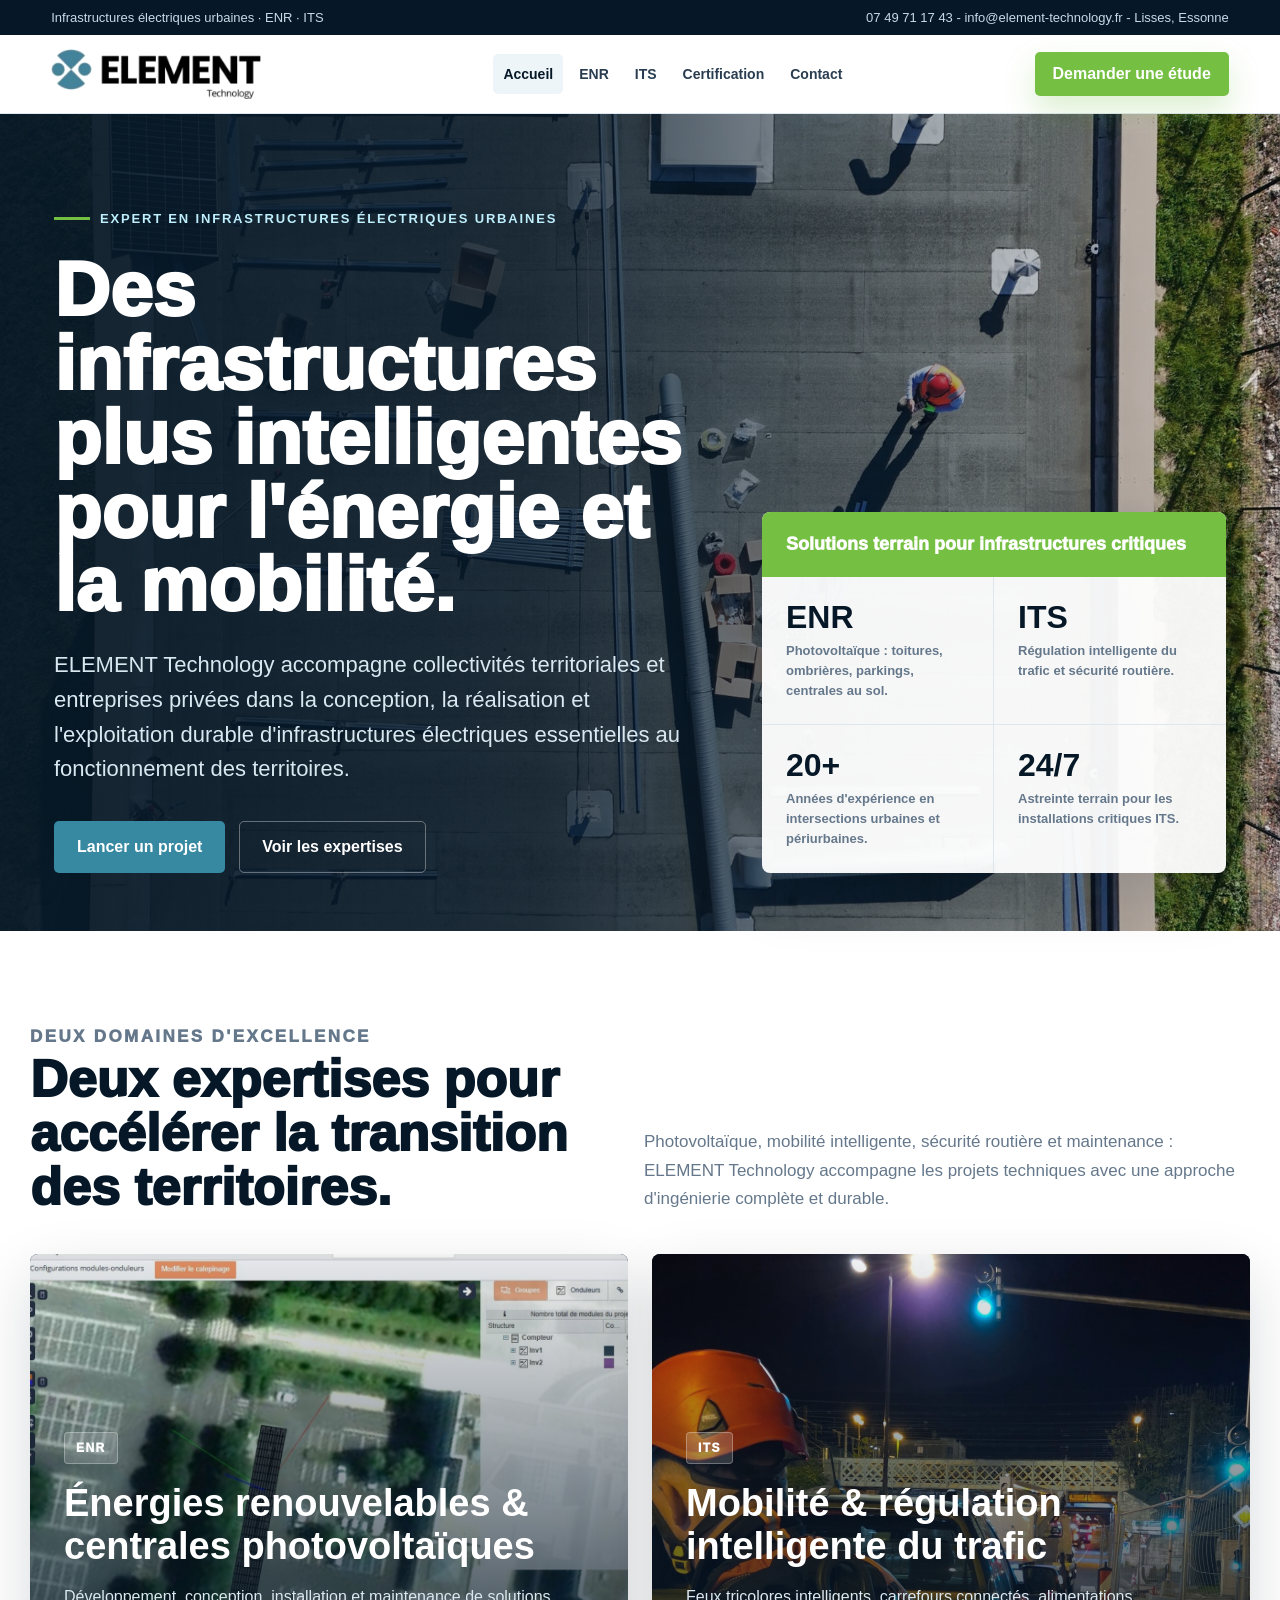
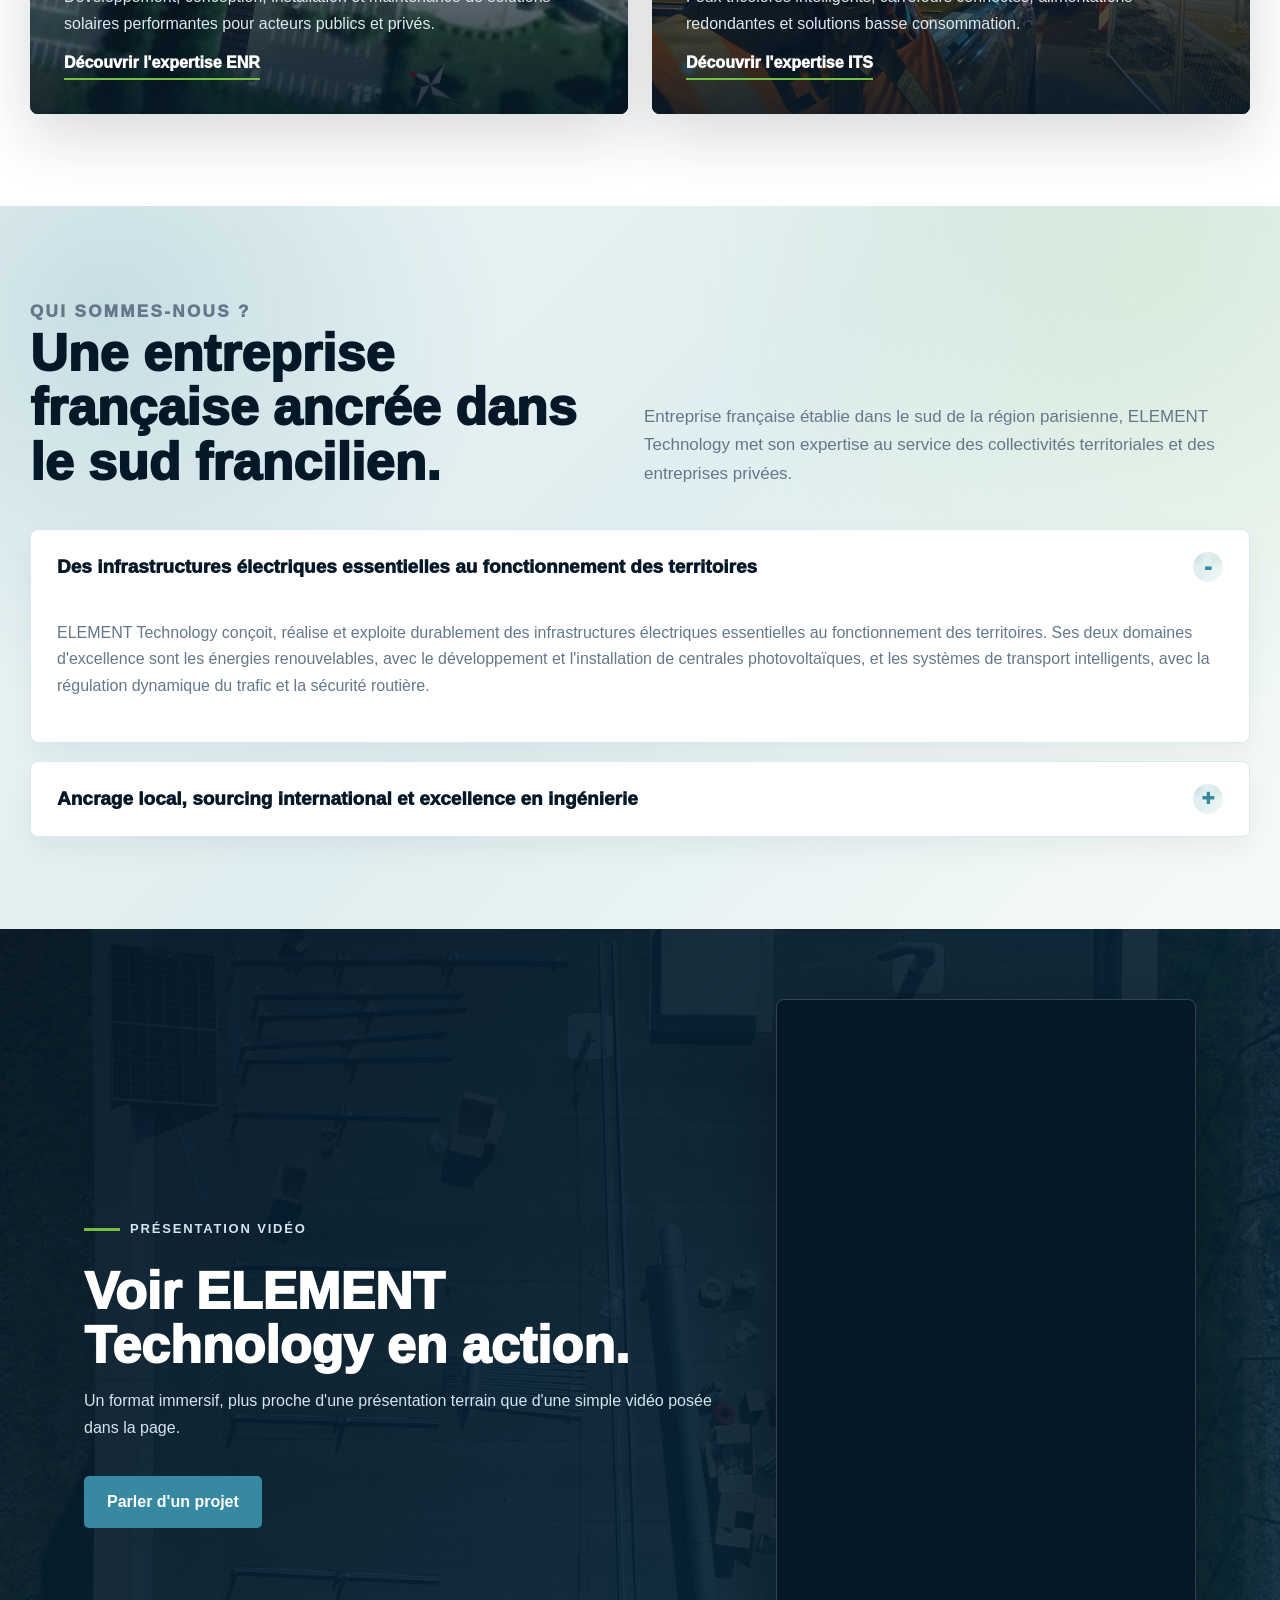
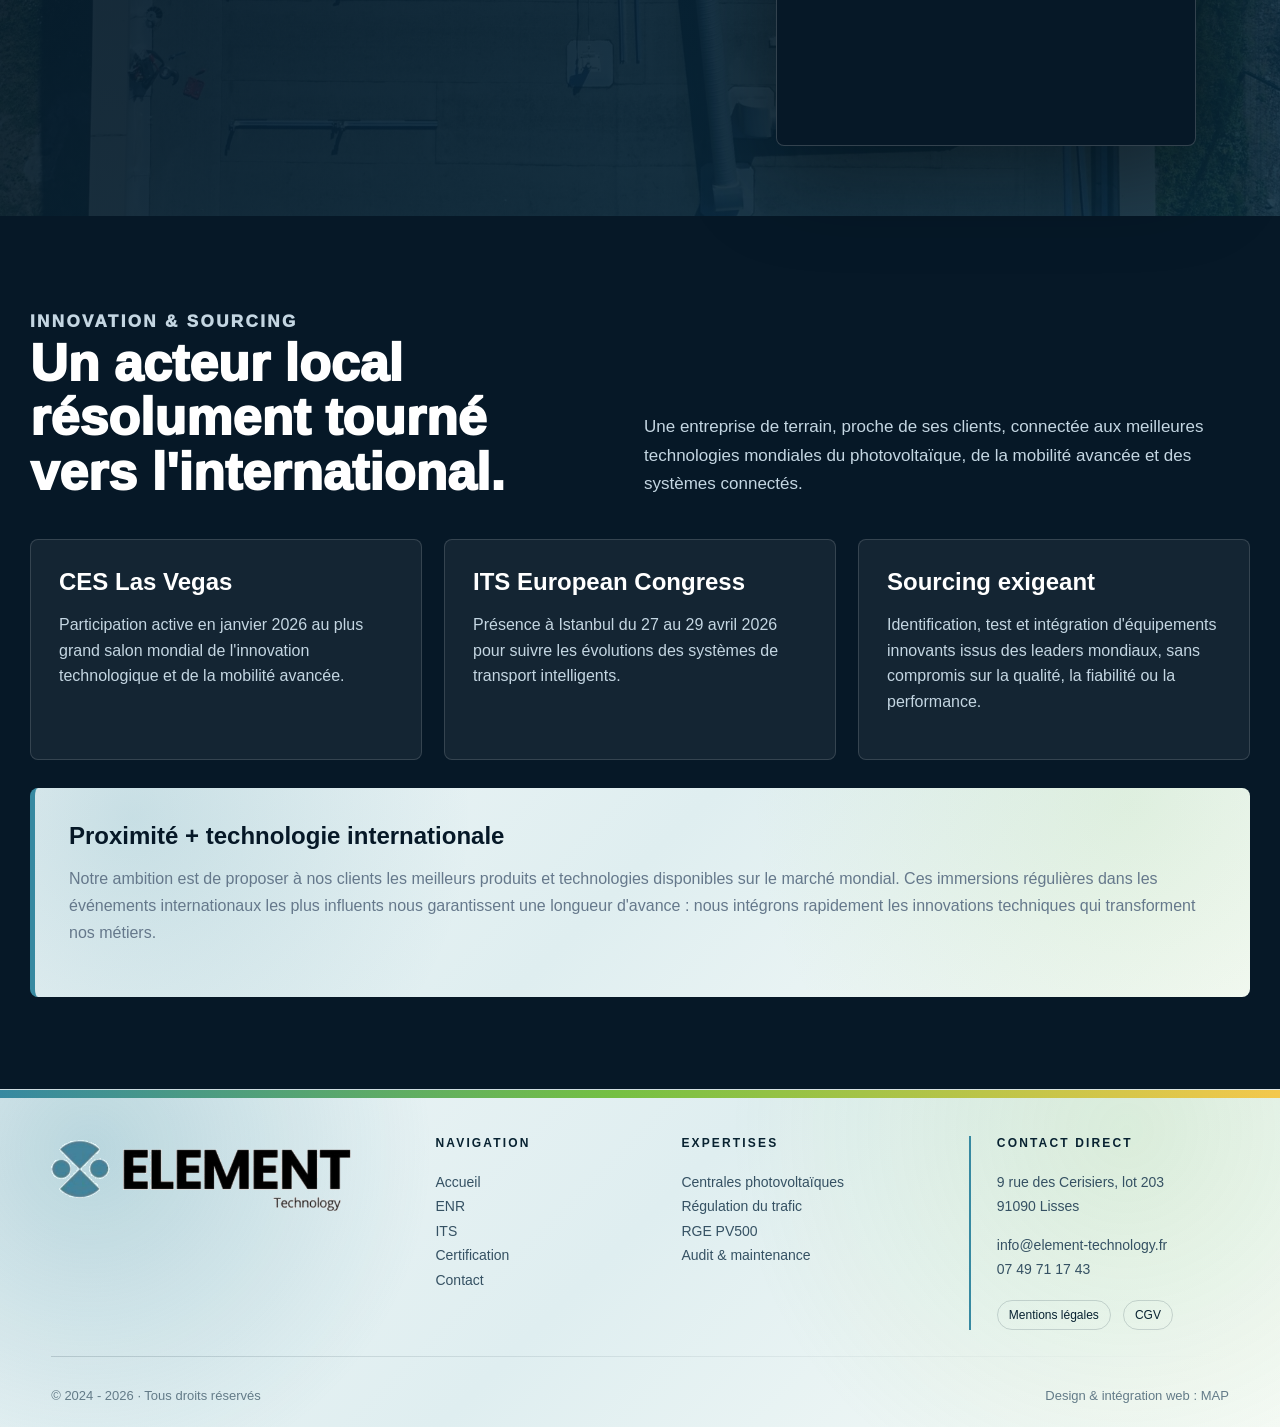
==== commit 409299a8: "Nouvelle maquette complète. Nouvelle maquette complète." ====
--- a/index.html
+++ b/index.html
@@ -1,4 +1,4 @@
-<!doctype html>
+﻿<!doctype html>
 <html lang="fr">
 <head>
   <meta charset="utf-8">
@@ -10,13 +10,13 @@
 <body>
   <div class="topbar">
     <div class="topbar-inner">
-      <span><strong>Element Technology</strong> - Infrastructures électriques urbaines, ENR & ITS</span>
+      <span>Infrastructures électriques urbaines · ENR · ITS</span>
       <span>07 49 71 17 43 - info@element-technology.fr - Lisses, Essonne</span>
     </div>
   </div>
   <header class="header">
     <nav class="nav" aria-label="Navigation principale">
-      <a class="brand" href="index.html"><img src="assets/logo-element-technology.png" alt="Element Technology"><span>Element Technology<small>ENR - ITS - Ingénierie</small></span></a>
+      <a class="brand" href="index.html"><img src="assets/logo-element-technology-cropped.png" alt="Element Technology"></a>
       <div class="menu">
         <a class="active" href="index.html">Accueil</a>
         <a href="enr.html">ENR</a>
@@ -108,8 +108,23 @@
             </div>
           </details>
         </div>
-        <div class="video-frame">
-          <iframe src="https://player.vimeo.com/video/1180954702" title="Présentation Element Technology" allow="autoplay; fullscreen; picture-in-picture" allowfullscreen></iframe>
+      </div>
+    </section>
+
+    <section class="video-showcase">
+      <div class="wrap">
+        <div class="video-stage">
+          <div class="video-copy">
+            <p class="eyebrow">Présentation vidéo</p>
+            <h2>Voir ELEMENT Technology en action.</h2>
+            <p>Un format immersif, plus proche d'une présentation terrain que d'une simple vidéo posée dans la page.</p>
+            <div class="hero-actions">
+              <a class="btn btn-primary" href="contact.html">Parler d'un projet</a>
+            </div>
+          </div>
+          <div class="video-frame">
+            <iframe src="https://player.vimeo.com/video/1180954702" title="Présentation Element Technology" allow="autoplay; fullscreen; picture-in-picture" allowfullscreen></iframe>
+          </div>
         </div>
       </div>
     </section>
@@ -139,12 +154,14 @@
   <footer class="footer">
     <div class="wrap">
       <div class="footer-grid">
-        <div><h3>Element Technology</h3><p>Expert en infrastructures électriques urbaines, ENR photovoltaïque et systèmes ITS pour collectivités et entreprises privées.</p></div>
-        <div><h3>Navigation</h3><a href="index.html">Accueil</a><a href="enr.html">ENR</a><a href="its.html">ITS</a><a href="certification.html">Certification</a></div>
+        <div>
+          <div class="footer-brand"><img src="assets/logo-element-technology-cropped.png" alt="Element Technology"></div>
+        </div>
+        <div><h3>Navigation</h3><a href="index.html">Accueil</a><a href="enr.html">ENR</a><a href="its.html">ITS</a><a href="certification.html">Certification</a><a href="contact.html">Contact</a></div>
         <div><h3>Expertises</h3><a href="enr.html">Centrales photovoltaïques</a><a href="its.html">Régulation du trafic</a><a href="certification.html">RGE PV500</a><a href="contact.html">Audit & maintenance</a></div>
-        <div><h3>Contact</h3><p>9 rue des Cerisiers, lot 203<br>91090 Lisses</p><a href="mailto:info@element-technology.fr">info@element-technology.fr</a><a href="tel:+33749711743">07 49 71 17 43</a></div>
+        <div class="footer-contact-card"><h3>Contact direct</h3><p>9 rue des Cerisiers, lot 203<br>91090 Lisses</p><a href="mailto:info@element-technology.fr">info@element-technology.fr</a><a href="tel:+33749711743">07 49 71 17 43</a><div class="footer-legal"><a href="mentions-legales.html">Mentions légales</a><a href="cgv.html">CGV</a></div></div>
       </div>
-      <div class="copyright"><span>© 2024 - 2026 Element Technology</span><span>Site conçu pour une intégration WordPress en modules HTML/CSS</span></div>
+      <div class="copyright"><span>© 2024 - 2026 · Tous droits réservés</span><span>Design & intégration web : MAP</span></div>
     </div>
   </footer>
 </body>
--- a/styles.css
+++ b/styles.css
@@ -4,9 +4,13 @@
   --ink: #102131;
   --muted: #65788b;
   --line: #dce7ef;
-  --soft: #f3f7fa;
+  --soft: #eef5f6;
+  --soft-gradient:
+    radial-gradient(circle at 8% 14%, rgba(55, 137, 161, .20), transparent 30%),
+    radial-gradient(circle at 90% 8%, rgba(117, 192, 67, .12), transparent 34%),
+    linear-gradient(135deg, #eef5f6 0%, #dfeef0 48%, #f7fbf8 100%);
   --white: #ffffff;
-  --cyan: #00a9df;
+  --cyan: #3789a1;
   --cyan-2: #65d8ff;
   --green: #75c043;
   --yellow: #f4c84c;
@@ -35,9 +39,9 @@
 }
 
 .topbar-inner {
-  max-width: 1220px;
+  max-width: none;
   margin: 0 auto;
-  padding: 9px 24px;
+  padding: 10px clamp(24px, 4vw, 64px);
   display: flex;
   align-items: center;
   justify-content: space-between;
@@ -50,27 +54,29 @@
   position: sticky;
   top: 0;
   z-index: 30;
-  background: rgba(255,255,255,.95);
+  background: rgba(255,255,255,.97);
   border-bottom: 1px solid rgba(220,231,239,.92);
   backdrop-filter: blur(18px);
 }
 
 .nav {
-  max-width: 1220px;
+  max-width: none;
   min-height: 78px;
   margin: 0 auto;
-  padding: 0 24px;
+  padding: 0 clamp(24px, 4vw, 64px);
   display: flex;
   align-items: center;
   justify-content: space-between;
-  gap: 24px;
+  gap: 34px;
 }
 
 .brand {
-  display: flex;
-  align-items: center;
-  gap: 12px;
-  min-width: 250px;
+  display: inline-flex;
+  flex-direction: column;
+  align-items: flex-start;
+  justify-content: center;
+  gap: 3px;
+  min-width: 260px;
   color: var(--navy);
   font-weight: 900;
   text-transform: uppercase;
@@ -78,17 +84,9 @@
 }
 
 .brand img {
-  width: 54px;
-  height: 54px;
+  width: 210px;
+  height: auto;
   object-fit: contain;
-}
-
-.brand small {
-  display: block;
-  margin-top: 5px;
-  color: var(--cyan);
-  font-size: 10px;
-  letter-spacing: .18em;
 }
 
 .menu {
@@ -217,6 +215,19 @@
 .btn-outline { border-color: rgba(255,255,255,.35); color: var(--white); }
 .btn-dark { background: var(--navy); color: var(--white); }
 
+.page-enr .btn-primary {
+  background: linear-gradient(135deg, var(--green), var(--yellow));
+  color: #082231;
+  box-shadow: 0 18px 42px rgba(188, 214, 48, .28);
+}
+
+.page-its .btn-primary {
+  background: transparent;
+  color: var(--white);
+  border-color: var(--cyan-2);
+  box-shadow: inset 0 0 0 1px rgba(255,255,255,.12), 0 18px 42px rgba(35, 201, 239, .18);
+}
+
 .panel {
   background: rgba(255,255,255,.95);
   color: var(--ink);
@@ -267,7 +278,7 @@
   padding: 92px 24px;
 }
 
-.section.alt { background: var(--soft); }
+.section.alt { background: var(--soft-gradient); }
 .section.dark { background: var(--navy); color: var(--white); }
 .dark h2, .dark h3 { color: var(--white); }
 
@@ -349,11 +360,20 @@
 
 .image-card img {
   width: 100%;
-  height: 220px;
+  height: clamp(230px, 22vw, 285px);
   object-fit: cover;
+  display: block;
 }
 
 .image-card div { padding: 24px; }
+
+.image-card h3 {
+  color: var(--white);
+}
+
+.image-card p {
+  color: #cfe0ea;
+}
 
 .feature-grid {
   display: grid;
@@ -454,7 +474,7 @@
   display: grid;
   place-items: center;
   border-radius: 50%;
-  background: #e8f6fb;
+  background: var(--soft-gradient);
   color: var(--cyan);
   font-size: 22px;
 }
@@ -473,8 +493,22 @@
   margin-top: 28px;
   padding: 34px;
   border-radius: var(--radius);
-  background: #eef6fa;
+  background: var(--soft-gradient);
   border-left: 5px solid var(--cyan);
+}
+
+.dark .copy-band {
+  background: var(--soft-gradient);
+  color: var(--ink);
+  border-left-color: var(--cyan);
+}
+
+.dark .copy-band h3 {
+  color: var(--navy);
+}
+
+.dark .copy-band p {
+  color: var(--muted);
 }
 
 .highlight {
@@ -504,14 +538,151 @@
   display: block;
 }
 
+.video-showcase {
+  min-height: calc(100vh - 78px);
+  padding: 70px 24px;
+  display: grid;
+  align-items: center;
+  background:
+    linear-gradient(135deg, rgba(6,24,39,.96), rgba(8,42,62,.88)),
+    url("assets/hero-drone.jpg") center / cover;
+  color: var(--white);
+}
+
+.video-showcase h2 {
+  color: var(--white);
+}
+
+.video-showcase p {
+  max-width: 760px;
+  color: #d4e5ef;
+}
+
+.video-stage {
+  display: grid;
+  grid-template-columns: minmax(0, 1fr) minmax(300px, 420px);
+  gap: 52px;
+  align-items: center;
+}
+
+.video-copy {
+  max-width: 640px;
+}
+
+.video-showcase .video-frame {
+  width: min(420px, 100%);
+  margin: 0 auto;
+  aspect-ratio: 9 / 16;
+  border: 1px solid rgba(255,255,255,.18);
+  box-shadow: 0 28px 90px rgba(0,0,0,.38);
+}
+
 .page-hero {
+  position: relative;
+  overflow: hidden;
   color: var(--white);
   background:
-    linear-gradient(90deg, rgba(6,24,39,.95), rgba(6,24,39,.72), rgba(6,24,39,.25)),
-    var(--hero) center / cover;
+    radial-gradient(circle at 16% 8%, rgba(35, 201, 239, .18), transparent 30%),
+    linear-gradient(135deg, #061827 0%, #082233 58%, #03111b 100%);
 }
 
 .page-hero h1 { font-size: clamp(42px, 5vw, 70px); }
+
+.page-hero .page-hero-inner {
+  min-height: 640px;
+  align-items: center;
+}
+
+.page-hero .page-copy {
+  max-width: 690px;
+}
+
+.page-visual {
+  position: relative;
+  min-height: 500px;
+  overflow: hidden;
+  border-radius: 8px;
+  box-shadow: 0 28px 90px rgba(0,0,0,.36);
+}
+
+.page-visual::after {
+  content: "";
+  position: absolute;
+  inset: 0;
+  background: linear-gradient(180deg, transparent 45%, rgba(3,17,27,.84));
+  pointer-events: none;
+}
+
+.page-visual img {
+  width: 100%;
+  height: 100%;
+  min-height: 500px;
+  display: block;
+  object-fit: cover;
+}
+
+.visual-stats {
+  position: absolute;
+  left: 22px;
+  right: 22px;
+  bottom: 22px;
+  z-index: 1;
+  display: grid;
+  grid-template-columns: repeat(2, 1fr);
+  gap: 10px;
+}
+
+.visual-stats span {
+  min-height: 72px;
+  padding: 14px;
+  border: 1px solid rgba(255,255,255,.18);
+  border-radius: 6px;
+  background: rgba(6,24,39,.72);
+  color: #d9e8f0;
+  font-size: 13px;
+  line-height: 1.35;
+  backdrop-filter: blur(12px);
+}
+
+.visual-stats strong {
+  display: block;
+  color: var(--cyan-2);
+  font-size: 22px;
+  line-height: 1;
+}
+
+.page-enr .page-hero {
+  background:
+    radial-gradient(circle at 14% 12%, rgba(188, 214, 48, .18), transparent 30%),
+    linear-gradient(135deg, #071d20 0%, #0b2b25 45%, #061827 100%);
+}
+
+.page-its .page-copy {
+  order: 2;
+  text-align: right;
+  justify-self: end;
+}
+
+.page-its .page-lead {
+  margin-left: auto;
+}
+
+.page-its .hero-actions {
+  justify-content: flex-end;
+}
+
+.page-its .eyebrow {
+  justify-content: flex-end;
+}
+
+.page-its .eyebrow::before {
+  order: 2;
+  background: var(--cyan);
+}
+
+.page-its .page-visual {
+  order: 1;
+}
 
 .cert {
   display: grid;
@@ -523,7 +694,7 @@
 .cert-image {
   min-height: 520px;
   border-radius: var(--radius);
-  background: #eef5f8;
+  background: var(--soft-gradient);
   object-fit: contain;
   box-shadow: var(--shadow);
 }
@@ -596,30 +767,133 @@
 }
 
 .footer {
-  padding: 58px 24px 28px;
-  background: #07131f;
-  color: #c4d6e2;
+  position: relative;
+  overflow: hidden;
+  padding: 46px clamp(24px, 4vw, 64px) 24px;
+  background:
+    radial-gradient(circle at 7% 18%, rgba(55, 137, 161, .28), transparent 28%),
+    radial-gradient(circle at 88% 12%, rgba(117, 192, 67, .14), transparent 34%),
+    linear-gradient(135deg, #eef5f6 0%, #dfeef0 48%, #f7fbf8 100%);
+  color: var(--white);
+  border-top: 1px solid rgba(8,34,49,.08);
+}
+
+.footer::before {
+  content: "";
+  position: absolute;
+  inset: 0 0 auto;
+  height: 8px;
+  background: linear-gradient(90deg, #3789a1 0%, var(--green) 48%, var(--yellow) 100%);
+  opacity: 1;
+}
+
+.footer::after {
+  content: "";
+  position: absolute;
+  left: clamp(24px, 4vw, 64px);
+  right: clamp(24px, 4vw, 64px);
+  bottom: 70px;
+  height: 1px;
+  max-width: 1220px;
+  margin: 0 auto;
+  background: linear-gradient(90deg, rgba(8,34,49,.16), transparent);
+  pointer-events: none;
+}
+
+.footer .wrap {
+  position: relative;
+  z-index: 1;
+  max-width: none;
 }
 
 .footer-grid {
   display: grid;
-  grid-template-columns: 1.4fr 1fr 1fr 1fr;
-  gap: 32px;
-  padding-bottom: 38px;
-  border-bottom: 1px solid rgba(255,255,255,.12);
-}
-
-.footer h3 { color: var(--white); }
-.footer p, .footer a { color: #c4d6e2; line-height: 1.7; font-size: 14px; }
-.footer a { display: block; }
+  grid-template-columns: minmax(290px, 1.25fr) minmax(150px, .75fr) minmax(220px, .9fr) minmax(260px, .9fr);
+  gap: clamp(28px, 3vw, 48px);
+  align-items: start;
+  padding-bottom: 34px;
+}
+
+.footer h3 {
+  margin-bottom: 20px;
+  color: #082231;
+  font-size: 12px;
+  letter-spacing: .18em;
+  text-transform: uppercase;
+}
+
+.footer p,
+.footer a {
+  color: #355163;
+  line-height: 1.75;
+  font-size: 14px;
+}
+
+.footer a {
+  display: block;
+  transition: color .2s ease, transform .2s ease;
+}
+
+.footer a:hover {
+  color: #227f96;
+  transform: translateX(4px);
+}
+
+.footer-brand {
+  display: block;
+  width: min(300px, 72vw);
+  margin: 4px 0 0;
+}
+
+.footer-brand img {
+  width: 100%;
+  max-width: 300px;
+  height: auto;
+  object-fit: contain;
+}
+
+.footer-contact-card {
+  padding-left: 26px;
+  border-left: 2px solid #3789a1;
+}
+
+.footer-contact-card p {
+  margin-top: 0;
+}
+
+.footer-legal {
+  display: flex;
+  flex-wrap: wrap;
+  gap: 12px;
+  margin-top: 18px;
+}
+
+.footer-legal a {
+  padding: 8px 11px;
+  border: 1px solid rgba(8,34,49,.16);
+  border-radius: 999px;
+  color: #082231;
+  font-size: 12px;
+  line-height: 1;
+}
+
+.footer-legal a:hover {
+  transform: translateY(-2px);
+}
 
 .copyright {
   display: flex;
   justify-content: space-between;
   gap: 20px;
   padding-top: 24px;
-  color: #8fa4b5;
+  color: #637b88;
   font-size: 13px;
+}
+
+.copyright a {
+  display: inline;
+  color: #355163;
+  font-size: inherit;
 }
 
 @media (max-width: 980px) {
@@ -639,12 +913,33 @@
     grid-template-columns: repeat(2, 1fr);
   }
   .feature-grid { grid-template-columns: 1fr; }
+  .video-stage { grid-template-columns: 1fr; }
+  .video-copy { max-width: none; }
+  .page-its .page-copy,
+  .page-its .page-visual {
+    order: initial;
+  }
+  .page-its .page-copy,
+  .page-its .page-lead {
+    text-align: left;
+    margin-left: 0;
+  }
+  .page-its .hero-actions,
+  .page-its .eyebrow {
+    justify-content: flex-start;
+  }
+  .page-its .eyebrow::before {
+    order: initial;
+  }
+  .footer-grid {
+    align-items: start;
+  }
 }
 
 @media (max-width: 640px) {
-  .nav { min-height: 68px; padding: 0 16px; }
+  .nav { min-height: 72px; padding: 0 16px; }
   .brand { min-width: 0; }
-  .brand span:last-child { font-size: 14px; }
+  .brand img { width: 176px; }
   h1 { font-size: 43px; }
   .hero-inner,
   .page-hero-inner,
@@ -658,6 +953,20 @@
   }
   .section { padding-top: 64px; padding-bottom: 64px; }
   .feature { min-height: 420px; }
+  .page-hero .page-hero-inner {
+    min-height: auto;
+    padding-top: 70px;
+  }
+  .page-visual,
+  .page-visual img {
+    min-height: 360px;
+  }
+  .visual-stats {
+    grid-template-columns: 1fr;
+  }
+  .footer {
+    padding-top: 44px;
+  }
   .feature-content,
   .form,
   .contact-panel,
